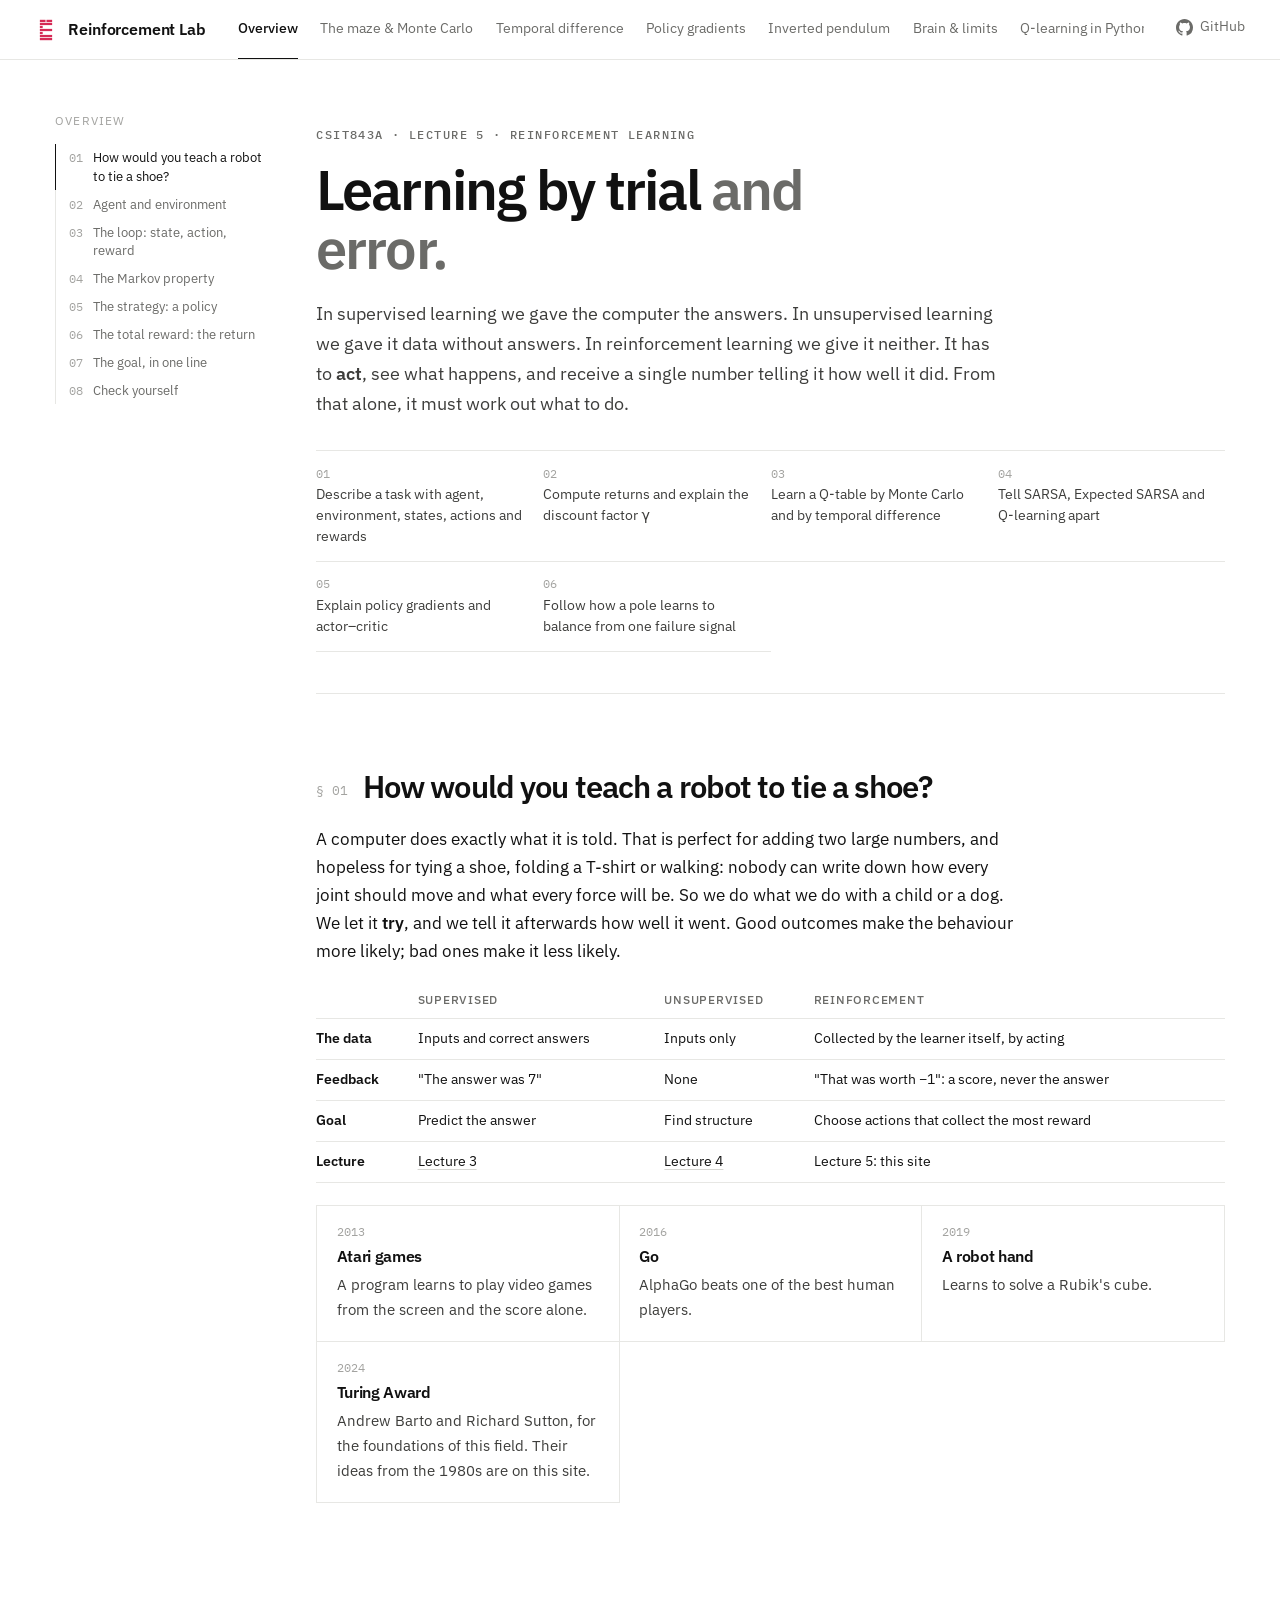
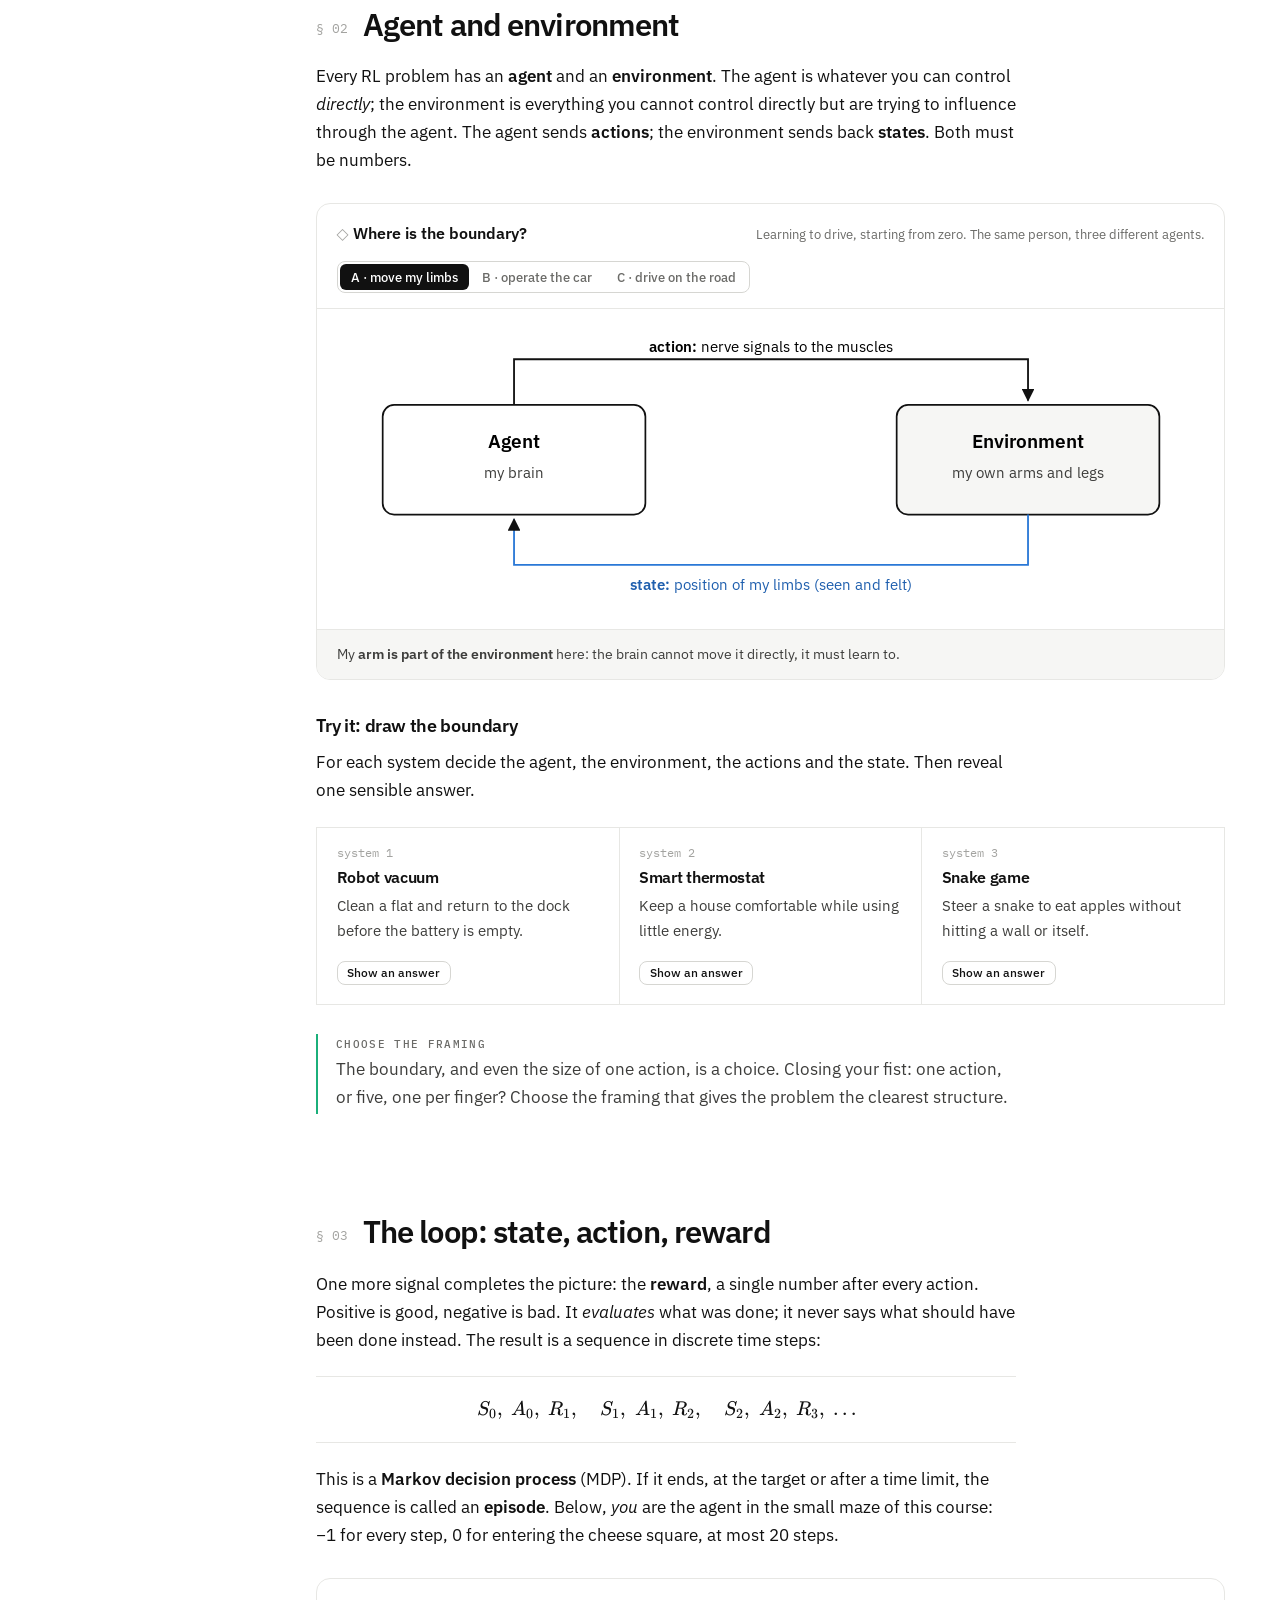
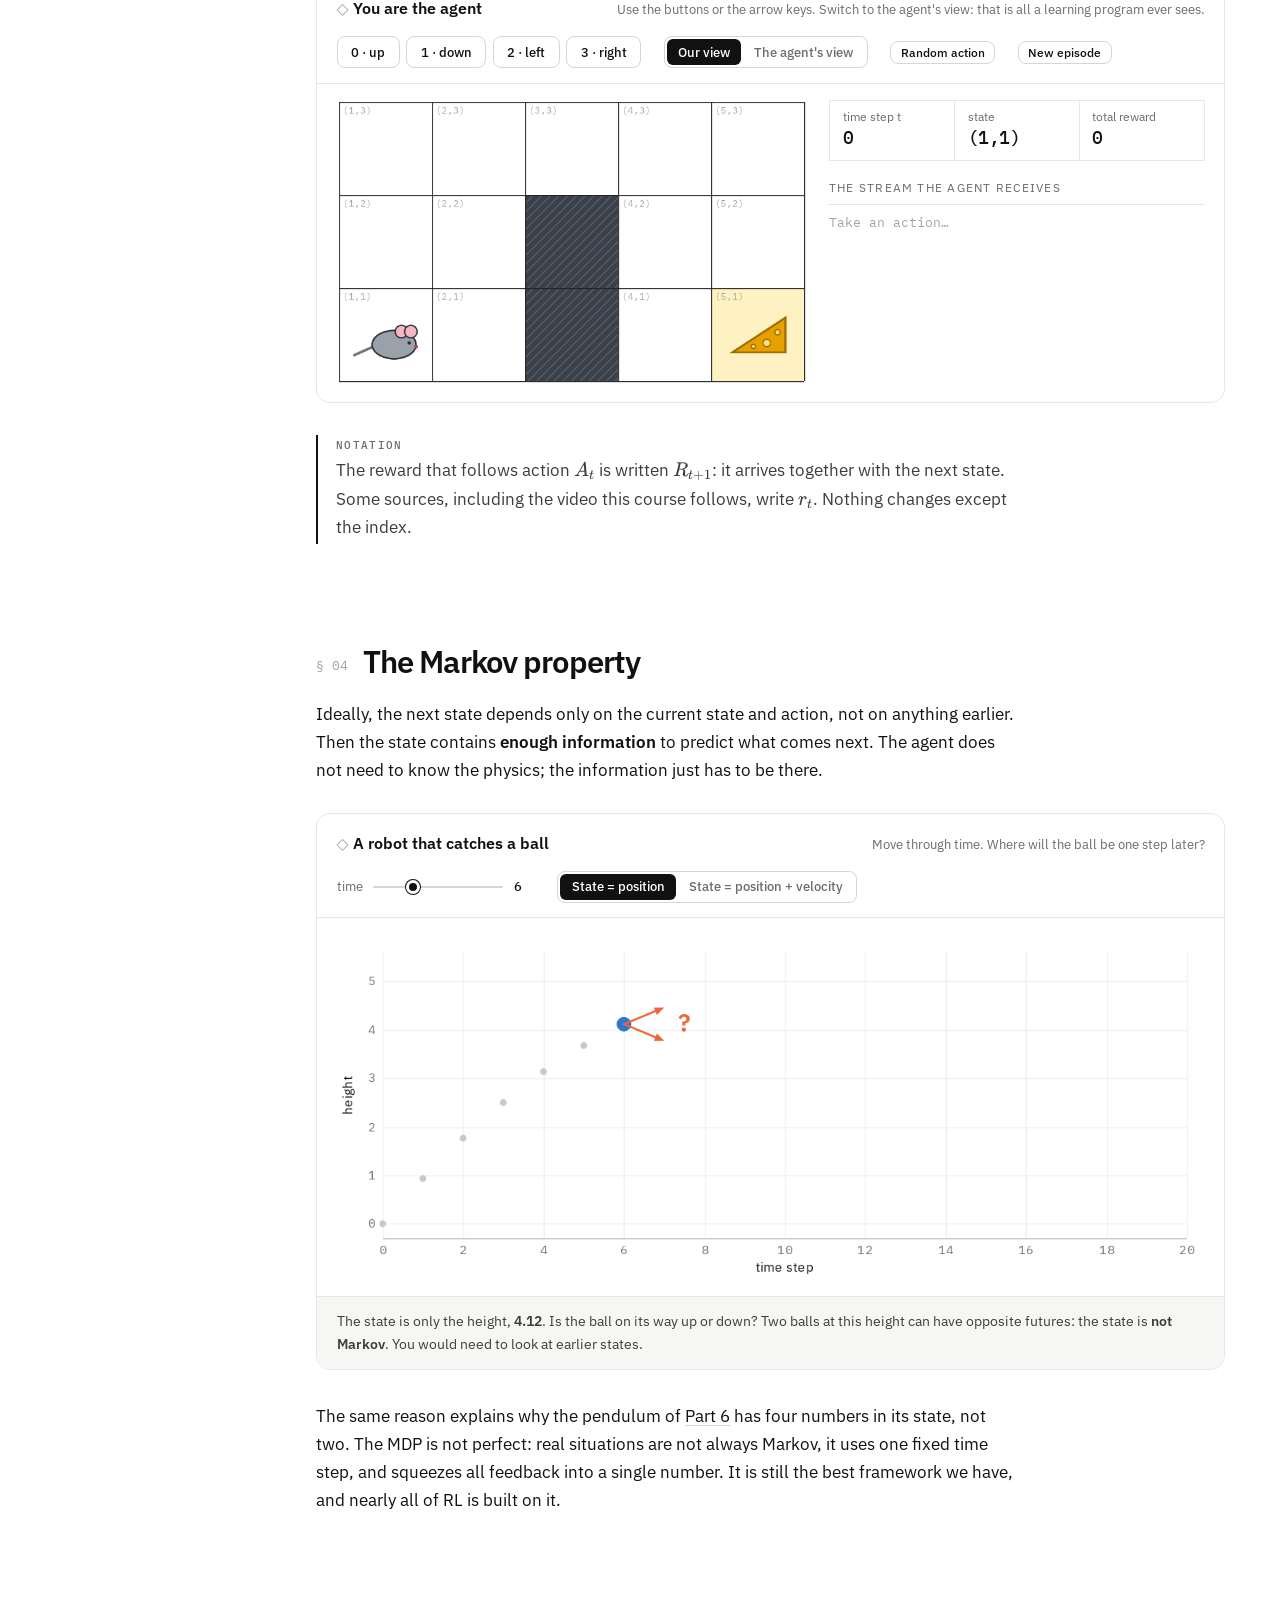
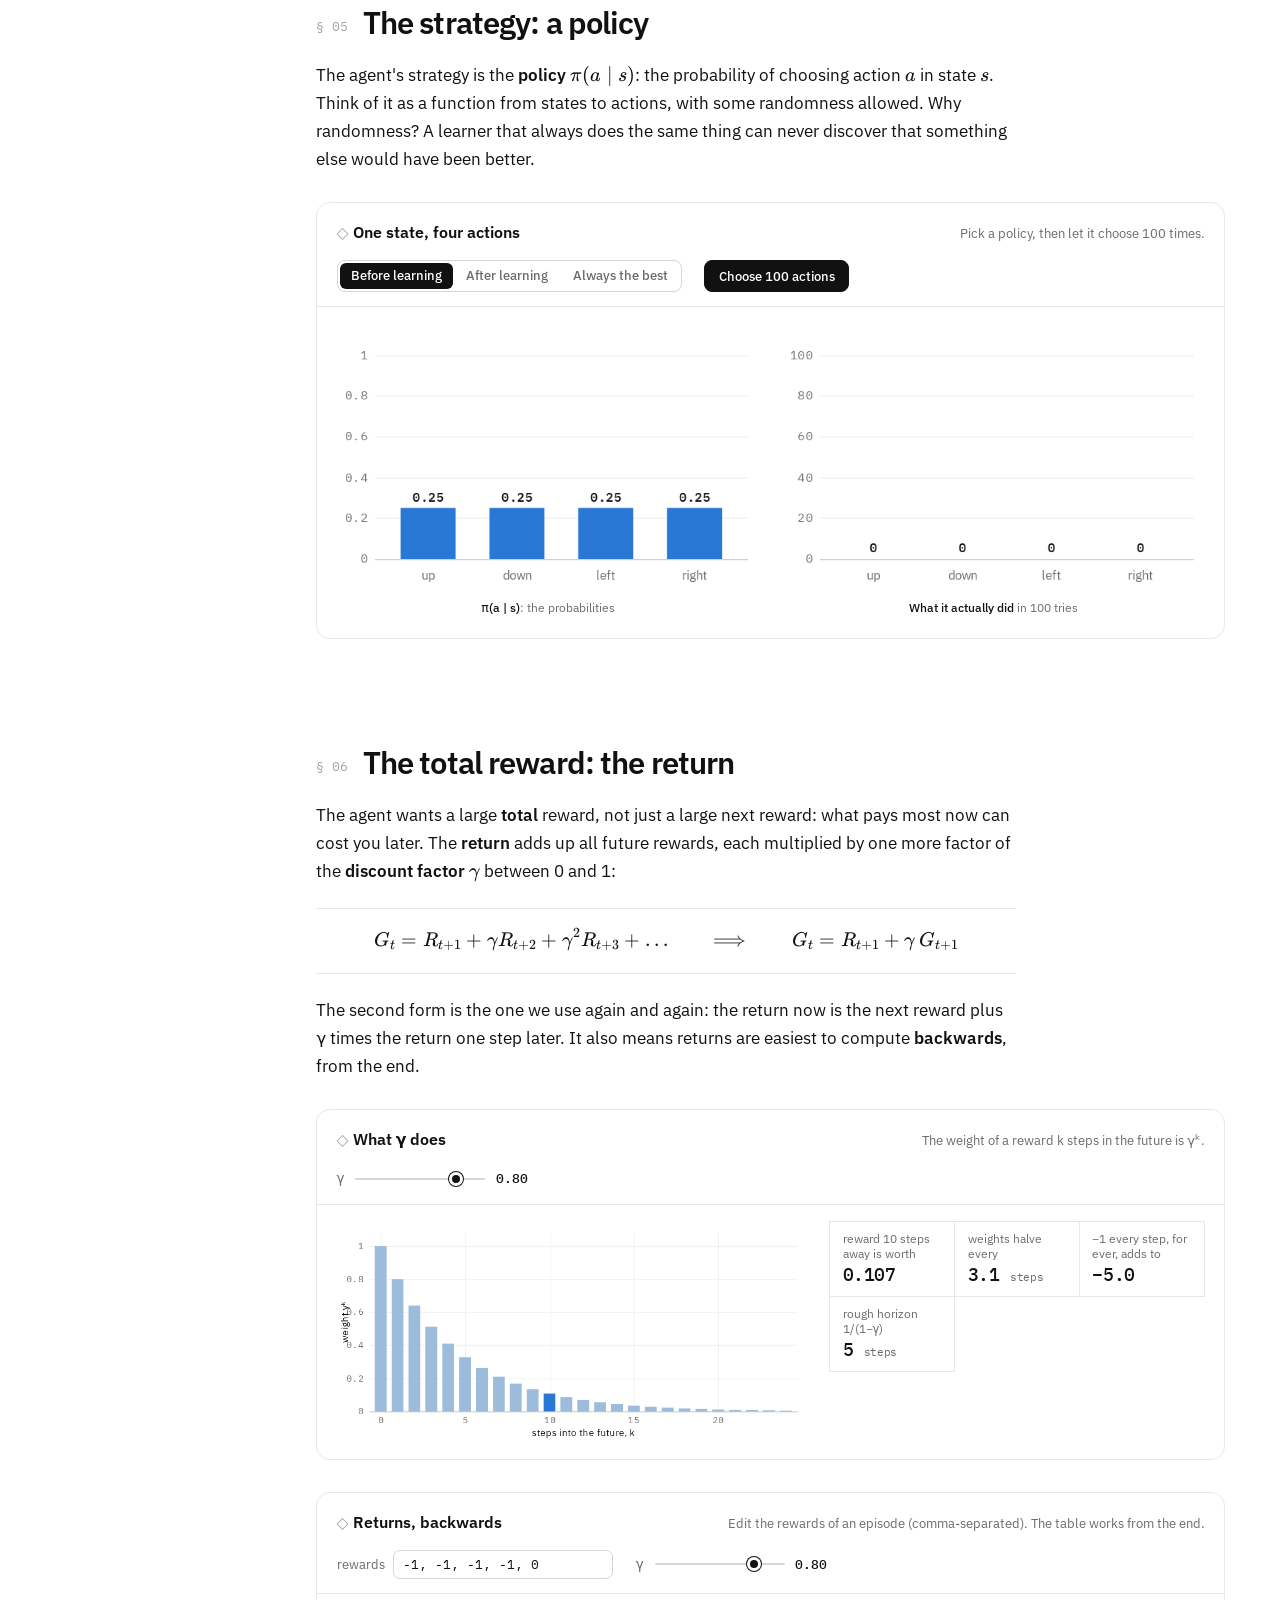
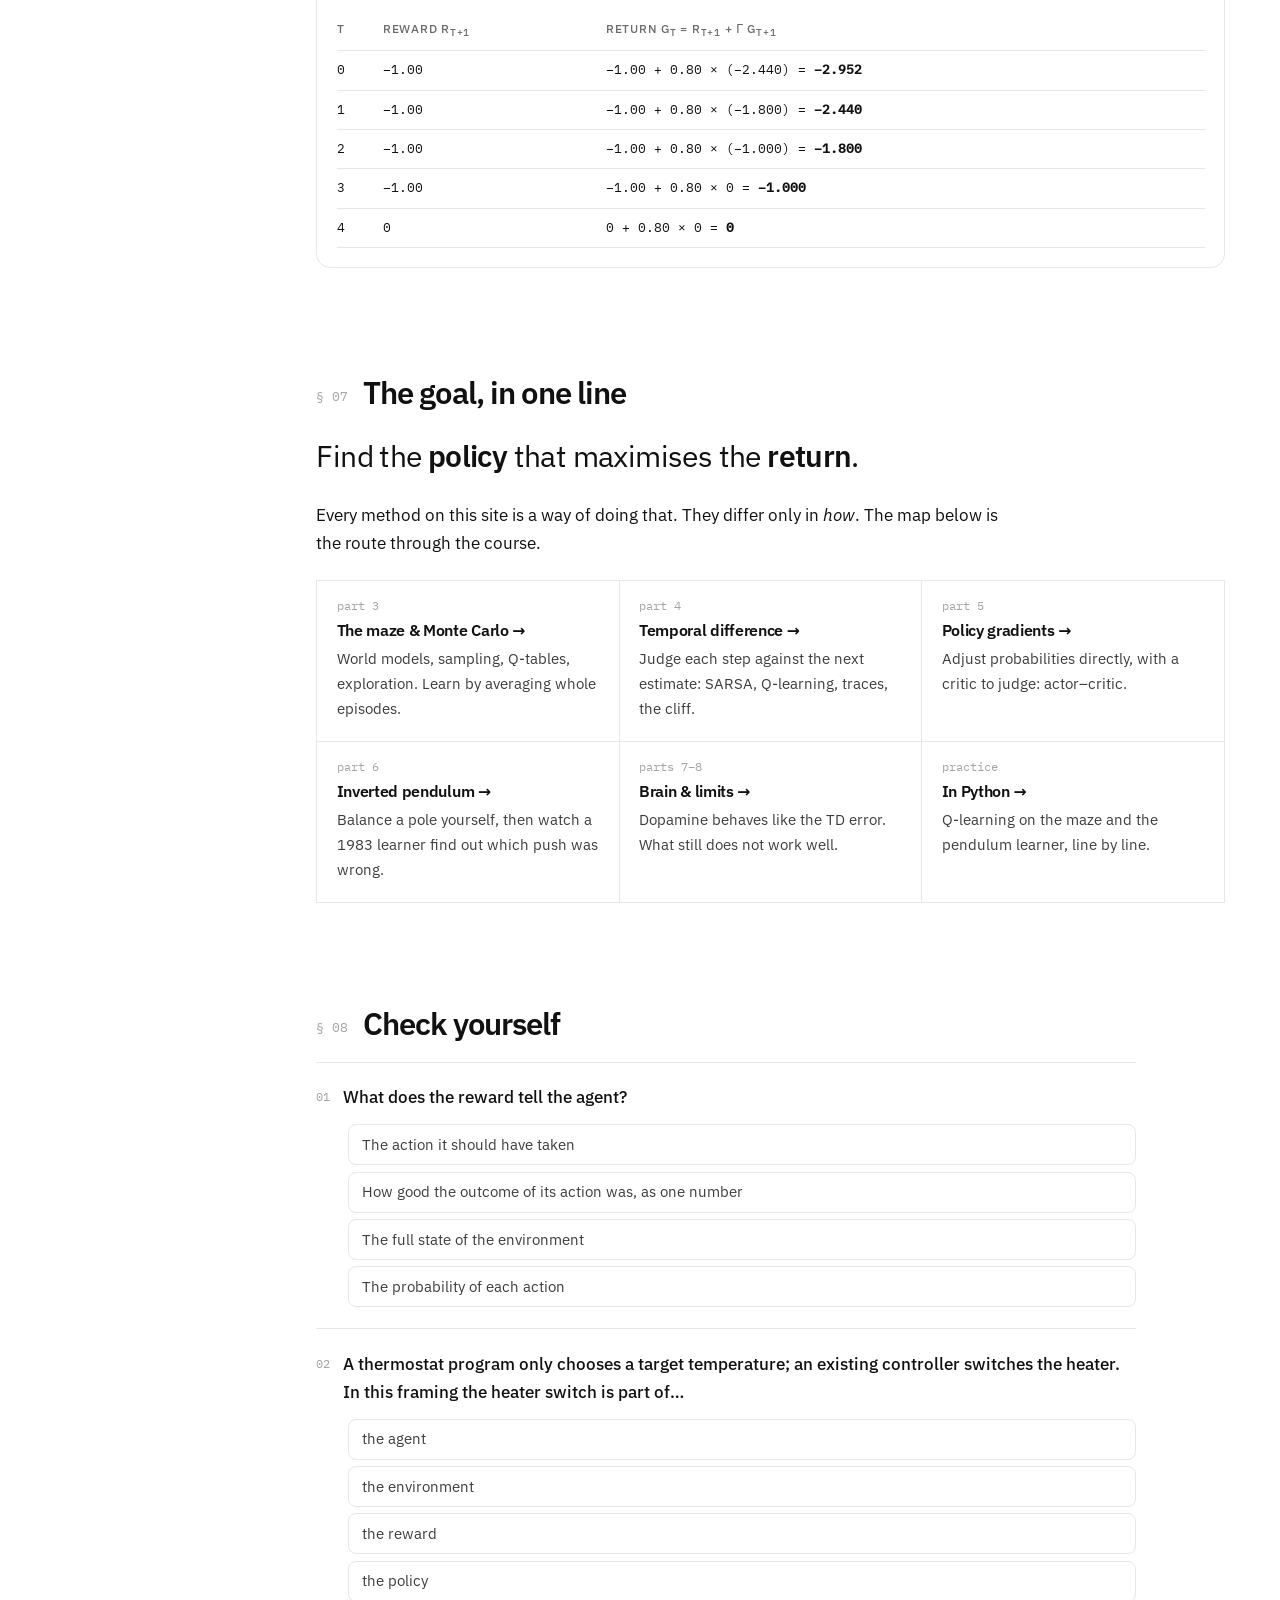
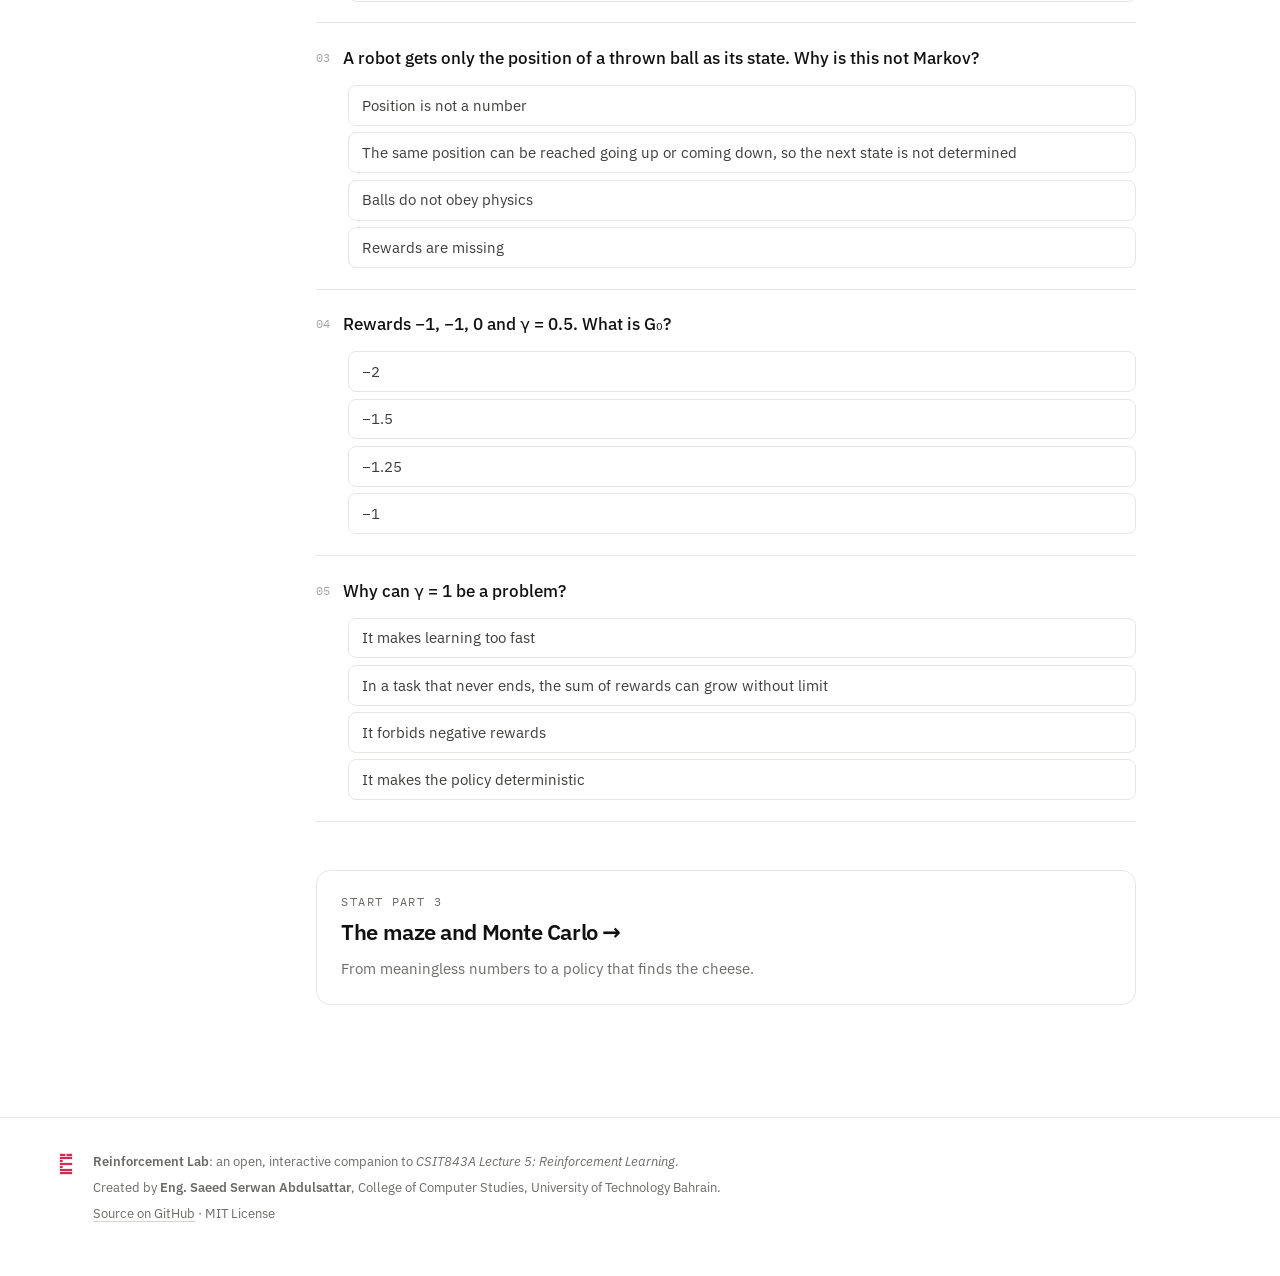
==== index.html @ eacb95fe "Reinforcement Lab: interactive grid mazes, Monte Carlo, TD, Q-learning, actor-critic and the inverte" ====
<!DOCTYPE html>
<html lang="en">
<head>
  <meta charset="utf-8">
  <meta name="viewport" content="width=device-width, initial-scale=1">
  <title>Reinforcement Lab · Learning by trial and error</title>
  <meta name="description" content="An interactive, minimal lab for learning reinforcement learning: agents, Markov decision processes, Monte Carlo, temporal difference, Q-learning, actor–critic and the inverted pendulum.">
  <meta name="author" content="Eng. Saeed Serwan Abdulsattar">
  <meta property="og:title" content="Reinforcement Lab · Learning by trial and error">
  <meta property="og:description" content="An interactive, minimal lab for learning reinforcement learning: agents, Markov decision processes, Monte Carlo, temporal difference, Q-learning, actor–critic and the inverted pendulum.">
  <meta property="og:image" content="assets/img/favicon-512.png">
  <meta name="theme-color" content="#ffffff">
  <link rel="icon" type="image/svg+xml" href="assets/img/utb-logo.svg">
  <link rel="icon" type="image/png" sizes="32x32" href="assets/img/favicon-32.png">
  <link rel="apple-touch-icon" href="assets/img/favicon-180.png">
  <link rel="stylesheet" href="assets/vendor/katex/katex.min.css">
  <link rel="stylesheet" href="assets/css/style.css">
</head>
<body>

<header class="site-header">
  <a class="brand" href="index.html">
    <img class="brand-logo" src="assets/img/utb-logo.svg" alt="University of Technology Bahrain logo" onerror="this.remove()">
    <span class="brand-title">Reinforcement Lab</span>
  </a>
  <nav class="page-tabs" aria-label="Lessons">
    <a href="index.html" class="active" aria-current="page">Overview</a>
    <a href="maze.html">The maze & Monte Carlo</a>
    <a href="td.html">Temporal difference</a>
    <a href="policy.html">Policy gradients</a>
    <a href="pendulum.html">Inverted pendulum</a>
    <a href="brain.html">Brain & limits</a>
    <a href="code-qlearning.html">Q-learning in Python</a>
    <a href="code-pendulum.html">Pendulum in Python</a>
  </nav>
  <nav class="top-links">
    <a href="https://github.com/SaeedSerwan/reinforcementlearning" target="_blank" rel="noopener"><svg viewBox="0 0 16 16" aria-hidden="true"><path fill="currentColor" d="M8 0C3.58 0 0 3.58 0 8c0 3.54 2.29 6.53 5.47 7.59.4.07.55-.17.55-.38 0-.19-.01-.82-.01-1.49-2.01.37-2.53-.49-2.69-.94-.09-.23-.48-.94-.82-1.13-.28-.15-.68-.52-.01-.53.63-.01 1.08.58 1.23.82.72 1.21 1.87.87 2.33.66.07-.52.28-.87.51-1.07-1.78-.2-3.64-.89-3.64-3.95 0-.87.31-1.59.82-2.15-.08-.2-.36-1.02.08-2.12 0 0 .67-.21 2.2.82.64-.18 1.32-.27 2-.27.68 0 1.36.09 2 .27 1.53-1.04 2.2-.82 2.2-.82.44 1.1.16 1.92.08 2.12.51.56.82 1.27.82 2.15 0 3.07-1.87 3.75-3.65 3.95.29.25.54.73.54 1.48 0 1.07-.01 1.93-.01 2.2 0 .21.15.46.55.38A8.013 8.013 0 0016 8c0-4.42-3.58-8-8-8z"/></svg>GitHub</a>
  </nav>
</header>

<div class="layout">
  <aside class="toc" aria-label="Contents">
    <p class="toc-title">Overview</p>
    <ol>
      <li><a href="#shoe">How would you teach a robot to tie a shoe?</a></li>
      <li><a href="#agent">Agent and environment</a></li>
      <li><a href="#loop">The loop: state, action, reward</a></li>
      <li><a href="#markov">The Markov property</a></li>
      <li><a href="#policy">The strategy: a policy</a></li>
      <li><a href="#return">The total reward: the return</a></li>
      <li><a href="#goal">The goal, in one line</a></li>
      <li><a href="#quiz">Check yourself</a></li>
    </ol>
  </aside>

  <main>
    <section class="hero">
      <p class="eyebrow">CSIT843A · Lecture 5 · Reinforcement learning</p>
      <h1>Learning by trial <em>and error.</em></h1>
      <p class="lead">
        In supervised learning we gave the computer the answers. In unsupervised learning we gave it data without answers.
        In reinforcement learning we give it neither. It has to <strong>act</strong>, see what happens, and receive a single number
        telling it how well it did. From that alone, it must work out what to do.
      </p>
      <div class="learn-grid">
        <div><span class="num">01</span>Describe a task with agent, environment, states, actions and rewards</div>
        <div><span class="num">02</span>Compute returns and explain the discount factor γ</div>
        <div><span class="num">03</span>Learn a Q-table by Monte Carlo and by temporal difference</div>
        <div><span class="num">04</span>Tell SARSA, Expected SARSA and Q-learning apart</div>
        <div><span class="num">05</span>Explain policy gradients and actor–critic</div>
        <div><span class="num">06</span>Follow how a pole learns to balance from one failure signal</div>
      </div>
    </section>

    <section id="shoe" class="chapter">
      <h2><span class="chap">01</span>How would you teach a robot to tie a shoe?</h2>
      <p>A computer does exactly what it is told. That is perfect for adding two large numbers, and hopeless for tying a shoe, folding a T-shirt or walking: nobody can write down how every joint should move and what every force will be. So we do what we do with a child or a dog. We let it <strong>try</strong>, and we tell it afterwards how well it went. Good outcomes make the behaviour more likely; bad ones make it less likely.</p>
      <div class="table-wrap"><table class="clean">
        <thead><tr><th></th><th>Supervised</th><th>Unsupervised</th><th>Reinforcement</th></tr></thead>
        <tbody>
          <tr><td><strong>The data</strong></td><td>Inputs and correct answers</td><td>Inputs only</td><td>Collected by the learner itself, by acting</td></tr>
          <tr><td><strong>Feedback</strong></td><td>"The answer was 7"</td><td>None</td><td>"That was worth −1": a score, never the answer</td></tr>
          <tr><td><strong>Goal</strong></td><td>Predict the answer</td><td>Find structure</td><td>Choose actions that collect the most reward</td></tr>
          <tr><td><strong>Lecture</strong></td><td><a href="https://saeedserwan.github.io/regression/">Lecture 3</a></td><td><a href="https://saeedserwan.github.io/unsupervised/">Lecture 4</a></td><td>Lecture 5: this site</td></tr>
        </tbody>
      </table></div>
      <div class="cards">
        <div class="card"><span class="n">2013</span><h4>Atari games</h4><p>A program learns to play video games from the screen and the score alone.</p></div>
        <div class="card"><span class="n">2016</span><h4>Go</h4><p>AlphaGo beats one of the best human players.</p></div>
        <div class="card"><span class="n">2019</span><h4>A robot hand</h4><p>Learns to solve a Rubik's cube.</p></div>
        <div class="card"><span class="n">2024</span><h4>Turing Award</h4><p>Andrew Barto and Richard Sutton, for the foundations of this field. Their ideas from the 1980s are on this site.</p></div>
      </div>
    </section>

    <section id="agent" class="chapter">
      <h2><span class="chap">02</span>Agent and environment</h2>
      <p>Every RL problem has an <strong>agent</strong> and an <strong>environment</strong>. The agent is whatever you can control <em>directly</em>; the environment is everything you cannot control directly but are trying to influence through the agent. The agent sends <strong>actions</strong>; the environment sends back <strong>states</strong>. Both must be numbers.</p>
      <div class="lab">
        <div class="lab-head"><p class="lab-title">Where is the boundary?</p><p class="lab-hint">Learning to drive, starting from zero. The same person, three different agents.</p></div>
        <div class="controls">
          <div class="seg" id="bnd-mode">
            <button data-v="A" class="on">A · move my limbs</button>
            <button data-v="B">B · operate the car</button>
            <button data-v="C">C · drive on the road</button>
          </div>
        </div>
        <div class="lab-body"><div class="plot" id="bnd-svg"></div></div>
        <div class="lab-foot" id="bnd-foot"></div>
      </div>
      <h3>Try it: draw the boundary</h3>
      <p class="prose">For each system decide the agent, the environment, the actions and the state. Then reveal one sensible answer.</p>
      <div class="cards" id="ex1"></div>
      <div class="callout tip"><span class="label">Choose the framing</span><p>The boundary, and even the size of one action, is a choice. Closing your fist: one action, or five, one per finger? Choose the framing that gives the problem the clearest structure.</p></div>
    </section>

    <section id="loop" class="chapter">
      <h2><span class="chap">03</span>The loop: state, action, reward</h2>
      <p>One more signal completes the picture: the <strong>reward</strong>, a single number after every action. Positive is good, negative is bad. It <em>evaluates</em> what was done; it never says what should have been done instead. The result is a sequence in discrete time steps:</p>
      <div class="formula">\[ S_0,\ A_0,\ R_1,\quad S_1,\ A_1,\ R_2,\quad S_2,\ A_2,\ R_3,\ \dots \]</div>
      <p>This is a <strong>Markov decision process</strong> (MDP). If it ends, at the target or after a time limit, the sequence is called an <strong>episode</strong>. Below, <em>you</em> are the agent in the small maze of this course: −1 for every step, 0 for entering the cheese square, at most 20 steps.</p>
      <div class="lab">
        <div class="lab-head"><p class="lab-title">You are the agent</p><p class="lab-hint">Use the buttons or the arrow keys. Switch to the agent's view: that is all a learning program ever sees.</p></div>
        <div class="controls">
          <div class="btn-row" id="me-keys">
            <button class="btn ghost" data-a="0">0 · up</button><button class="btn ghost" data-a="1">1 · down</button><button class="btn ghost" data-a="2">2 · left</button><button class="btn ghost" data-a="3">3 · right</button>
          </div>
          <div class="seg" id="me-view"><button data-v="ours" class="on">Our view</button><button data-v="agent">The agent's view</button></div>
          <button class="btn ghost small" id="me-random">Random action</button>
          <button class="btn ghost small" id="me-reset">New episode</button>
        </div>
        <div class="lab-body">
          <div class="lab-grid">
            <div><div class="plot" id="me-grid"></div><div id="me-numbers" class="agent-view" hidden></div></div>
            <div>
              <div class="stats" id="me-stats"></div>
              <p class="kicker">The stream the agent receives</p>
              <div class="stream" id="me-stream"></div>
            </div>
          </div>
        </div>
        <div class="lab-foot" id="me-foot"></div>
      </div>
      <div class="callout"><span class="label">Notation</span><p>The reward that follows action \(A_t\) is written \(R_{t+1}\): it arrives together with the next state. Some sources, including the video this course follows, write \(r_t\). Nothing changes except the index.</p></div>
    </section>

    <section id="markov" class="chapter">
      <h2><span class="chap">04</span>The Markov property</h2>
      <p>Ideally, the next state depends only on the current state and action, not on anything earlier. Then the state contains <strong>enough information</strong> to predict what comes next. The agent does not need to know the physics; the information just has to be there.</p>
      <div class="lab">
        <div class="lab-head"><p class="lab-title">A robot that catches a ball</p><p class="lab-hint">Move through time. Where will the ball be one step later?</p></div>
        <div class="controls">
          <label class="ctl">time <input type="range" id="mk-t" min="1" max="19" step="1" value="6"><output></output></label>
          <div class="seg" id="mk-state"><button data-v="pos" class="on">State = position</button><button data-v="vel">State = position + velocity</button></div>
        </div>
        <div class="lab-body"><div class="plot" id="mk-plot"></div></div>
        <div class="lab-foot" id="mk-foot"></div>
      </div>
      <p>The same reason explains why the pendulum of <a href="pendulum.html">Part 6</a> has four numbers in its state, not two. The MDP is not perfect: real situations are not always Markov, it uses one fixed time step, and squeezes all feedback into a single number. It is still the best framework we have, and nearly all of RL is built on it.</p>
    </section>

    <section id="policy" class="chapter">
      <h2><span class="chap">05</span>The strategy: a policy</h2>
      <p>The agent's strategy is the <strong>policy</strong> \(\pi(a \mid s)\): the probability of choosing action \(a\) in state \(s\). Think of it as a function from states to actions, with some randomness allowed. Why randomness? A learner that always does the same thing can never discover that something else would have been better.</p>
      <div class="lab">
        <div class="lab-head"><p class="lab-title">One state, four actions</p><p class="lab-hint">Pick a policy, then let it choose 100 times.</p></div>
        <div class="controls">
          <div class="seg" id="pol-mode"><button data-v="rand" class="on">Before learning</button><button data-v="mostly">After learning</button><button data-v="greedy">Always the best</button></div>
          <button class="btn" id="pol-sample">Choose 100 actions</button>
        </div>
        <div class="lab-body"><div class="lab-grid even"><div><div class="plot" id="pol-p"></div><p class="plot-cap"><b>π(a | s)</b>: the probabilities</p></div><div><div class="plot" id="pol-c"></div><p class="plot-cap"><b>What it actually did</b> in 100 tries</p></div></div></div>
      </div>
    </section>

    <section id="return" class="chapter">
      <h2><span class="chap">06</span>The total reward: the return</h2>
      <p>The agent wants a large <strong>total</strong> reward, not just a large next reward: what pays most now can cost you later. The <strong>return</strong> adds up all future rewards, each multiplied by one more factor of the <strong>discount factor</strong> \(\gamma\) between 0 and 1:</p>
      <div class="formula">\[ G_t = R_{t+1} + \gamma R_{t+2} + \gamma^2 R_{t+3} + \dots \qquad\Longrightarrow\qquad G_t = R_{t+1} + \gamma\, G_{t+1} \]</div>
      <p>The second form is the one we use again and again: the return now is the next reward plus γ times the return one step later. It also means returns are easiest to compute <strong>backwards</strong>, from the end.</p>
      <div class="lab">
        <div class="lab-head"><p class="lab-title">What γ does</p><p class="lab-hint">The weight of a reward k steps in the future is γᵏ.</p></div>
        <div class="controls"><label class="ctl">γ <input type="range" id="g-gamma" min="0" max="0.99" step="0.01" value="0.8"><output></output></label></div>
        <div class="lab-body"><div class="lab-grid"><div class="plot" id="g-plot"></div><div class="stats" id="g-stats"></div></div></div>
      </div>
      <div class="lab">
        <div class="lab-head"><p class="lab-title">Returns, backwards</p><p class="lab-hint">Edit the rewards of an episode (comma-separated). The table works from the end.</p></div>
        <div class="controls">
          <label class="ctl">rewards <input type="text" id="ret-r" value="-1, -1, -1, -1, 0" class="txt"></label>
          <label class="ctl">γ <input type="range" id="ret-g" min="0" max="1" step="0.05" value="0.8"><output></output></label>
        </div>
        <div class="lab-body"><div class="table-wrap" style="margin:0"><table class="clean mono" id="ret-table"></table></div></div>
      </div>
    </section>

    <section id="goal" class="chapter">
      <h2><span class="chap">07</span>The goal, in one line</h2>
      <p class="big-line">Find the <strong>policy</strong> that maximises the <strong>return</strong>.</p>
      <p>Every method on this site is a way of doing that. They differ only in <em>how</em>. The map below is the route through the course.</p>
      <div class="cards">
        <a class="card" href="maze.html"><span class="n">part 3</span><h4>The maze & Monte Carlo →</h4><p>World models, sampling, Q-tables, exploration. Learn by averaging whole episodes.</p></a>
        <a class="card" href="td.html"><span class="n">part 4</span><h4>Temporal difference →</h4><p>Judge each step against the next estimate: SARSA, Q-learning, traces, the cliff.</p></a>
        <a class="card" href="policy.html"><span class="n">part 5</span><h4>Policy gradients →</h4><p>Adjust probabilities directly, with a critic to judge: actor–critic.</p></a>
        <a class="card" href="pendulum.html"><span class="n">part 6</span><h4>Inverted pendulum →</h4><p>Balance a pole yourself, then watch a 1983 learner find out which push was wrong.</p></a>
        <a class="card" href="brain.html"><span class="n">parts 7–8</span><h4>Brain & limits →</h4><p>Dopamine behaves like the TD error. What still does not work well.</p></a>
        <a class="card" href="code-qlearning.html"><span class="n">practice</span><h4>In Python →</h4><p>Q-learning on the maze and the pendulum learner, line by line.</p></a>
      </div>
    </section>

    <section id="quiz" class="chapter">
      <h2><span class="chap">08</span>Check yourself</h2>
      <div class="quiz" id="quiz-box"></div>
      <p class="quiz-score" id="quiz-box-score"></p>
      <a class="next-card" href="maze.html">
        <span class="next-eyebrow">Start part 3</span>
        <span class="next-title">The maze and Monte Carlo →</span>
        <span class="next-text">From meaningless numbers to a policy that finds the cheese.</span>
      </a>
    </section>
  </main>
</div>

<footer class="site-footer">
  <div class="footer-inner">
    <img class="footer-logo" src="assets/img/utb-logo.svg" alt="" onerror="this.remove()">
    <div>
      <p><strong>Reinforcement Lab</strong>: an open, interactive companion to <em>CSIT843A Lecture 5: Reinforcement Learning</em>.</p>
      <p>Created by <strong>Eng. Saeed Serwan Abdulsattar</strong>, College of Computer Studies, University of Technology Bahrain.</p>
      <p><a href="https://github.com/SaeedSerwan/reinforcementlearning" target="_blank" rel="noopener">Source on GitHub</a> · MIT License</p>
    </div>
  </div>
</footer>

<script src="assets/vendor/katex/katex.min.js"></script>
<script src="assets/vendor/katex/auto-render.min.js"></script>
<script src="assets/js/lib.js"></script>
<script src="assets/js/overview.js"></script>
</body>
</html>
---- assets/css/style.css ----
/*!
 * Reinforcement Lab — minimal stylesheet
 * Author: Eng. Saeed Serwan Abdulsattar
 */
@font-face { font-family: "IBM Plex Sans"; font-weight: 400; font-display: swap; src: url(../vendor/fonts/ibm-plex-sans-latin-400-normal.woff2) format("woff2"); }
@font-face { font-family: "IBM Plex Sans"; font-weight: 400; font-style: italic; font-display: swap; src: url(../vendor/fonts/ibm-plex-sans-latin-400-italic.woff2) format("woff2"); }
@font-face { font-family: "IBM Plex Sans"; font-weight: 500; font-display: swap; src: url(../vendor/fonts/ibm-plex-sans-latin-500-normal.woff2) format("woff2"); }
@font-face { font-family: "IBM Plex Sans"; font-weight: 600; font-display: swap; src: url(../vendor/fonts/ibm-plex-sans-latin-600-normal.woff2) format("woff2"); }
@font-face { font-family: "IBM Plex Mono"; font-weight: 400; font-display: swap; src: url(../vendor/fonts/ibm-plex-mono-latin-400-normal.woff2) format("woff2"); }
@font-face { font-family: "IBM Plex Mono"; font-weight: 500; font-display: swap; src: url(../vendor/fonts/ibm-plex-mono-latin-500-normal.woff2) format("woff2"); }

:root {
  --bg: #ffffff;
  --soft: #f6f6f4;
  --ink: #111111;
  --ink-2: #3d3d3b;
  --muted: #6b6b68;
  --faint: #a3a3a0;
  --line: #e7e7e4;
  --line-2: #d6d6d2;
  --hl: #f1f0ec;
  --utb: #d52a55;
  /* data colours: fixed categorical order (validated palette) */
  --c1: #2a78d6; --c2: #eb6834; --c3: #1baf7a; --c4: #eda100;
  --c5: #e87ba4; --c6: #008300; --c7: #6250d6; --c8: #e34948;
  --font: "IBM Plex Sans", system-ui, -apple-system, "Segoe UI", sans-serif;
  --mono: "IBM Plex Mono", ui-monospace, "SFMono-Regular", Menlo, monospace;
  --radius: 10px;
  --measure: 70ch;
}

* { box-sizing: border-box; }
html { scroll-behavior: smooth; scroll-padding-top: 76px; -webkit-text-size-adjust: 100%; }
body { margin: 0; background: var(--bg); color: var(--ink); font: 400 16.5px/1.7 var(--font); -webkit-font-smoothing: antialiased; }
a { color: inherit; text-decoration-color: var(--line-2); text-underline-offset: 3px; }
a:hover { text-decoration-color: var(--ink); }
p { margin: 0 0 1rem; }
strong { font-weight: 600; }
em { font-style: italic; }
code { font: .86em var(--mono); background: var(--soft); padding: .08em .35em; border-radius: 4px; }
h1, h2, h3, h4 { font-weight: 600; letter-spacing: -.02em; line-height: 1.2; margin: 0; }
h3 { font-size: 1.12rem; margin: 2.2rem 0 .7rem; }
h4 { font-size: .98rem; margin: 1.4rem 0 .4rem; }
ul, ol { padding-left: 1.3rem; margin: 0 0 1rem; }
li { margin: .2rem 0; }
hr { border: 0; border-top: 1px solid var(--line); margin: 2.5rem 0; }
::selection { background: #e4e9f5; }

/* ------------------------------------------------------------- header */
.site-header {
  position: sticky; top: 0; z-index: 50; background: rgba(255,255,255,.92);
  backdrop-filter: saturate(1.4) blur(10px); -webkit-backdrop-filter: saturate(1.4) blur(10px);
  border-bottom: 1px solid var(--line);
  display: flex; align-items: center; gap: 2rem; padding: 0 clamp(1rem, 3vw, 2.2rem); height: 60px;
}
.brand { display: flex; align-items: center; gap: .7rem; text-decoration: none; flex: none; }
.brand-logo { width: 22px; height: 22px; }
.brand-title { font-weight: 600; font-size: .98rem; letter-spacing: -.01em; }
.brand-sub { display: none; }
.page-tabs { display: flex; gap: 1.4rem; overflow-x: auto; scrollbar-width: none; flex: 1; height: 100%; }
.page-tabs::-webkit-scrollbar { display: none; }
.page-tabs a { display: flex; align-items: center; white-space: nowrap; text-decoration: none; color: var(--muted); font-size: .88rem; border-bottom: 2px solid transparent; margin-bottom: -1px; transition: color .15s; }
.page-tabs a:hover { color: var(--ink); }
.page-tabs a.active { color: var(--ink); border-bottom-color: var(--ink); font-weight: 500; }
.top-links a { font-size: .85rem; color: var(--muted); text-decoration: none; display: inline-flex; gap: .4rem; align-items: center; }
.top-links a:hover { color: var(--ink); }
.top-links svg { width: 17px; height: 17px; }

/* ------------------------------------------------------------- layout */
.layout { display: grid; grid-template-columns: 210px minmax(0, 1fr); gap: clamp(1.5rem, 4vw, 4.5rem); max-width: 1240px; margin: 0 auto; padding: 0 clamp(1rem, 3vw, 2.2rem); }
.toc { position: sticky; top: 60px; align-self: start; max-height: calc(100vh - 60px); overflow-y: auto; padding: 3.2rem 0 2rem; }
.toc-title { font-size: .72rem; text-transform: uppercase; letter-spacing: .1em; color: var(--faint); margin: 0 0 .8rem; }
.toc ol { list-style: none; margin: 0; padding: 0; counter-reset: t; }
.toc li { counter-increment: t; margin: 0; }
.toc a { display: flex; gap: .6rem; padding: .28rem 0; font-size: .84rem; line-height: 1.4; color: var(--muted); text-decoration: none; border-left: 1px solid var(--line); padding-left: .8rem; transition: color .15s, border-color .15s; }
.toc a::before { content: counter(t, decimal-leading-zero); font: .72rem/1.65 var(--mono); color: var(--faint); }
.toc a:hover { color: var(--ink); }
.toc a.active { color: var(--ink); border-left-color: var(--ink); }
main { min-width: 0; padding: 0 0 4rem; }

/* --------------------------------------------------------------- hero */
.hero { padding: 4.2rem 0 2.6rem; border-bottom: 1px solid var(--line); margin-bottom: 1rem; }
.eyebrow { font: 500 .74rem var(--mono); text-transform: uppercase; letter-spacing: .12em; color: var(--muted); margin: 0 0 1.1rem; }
.hero h1 { font-size: clamp(2.2rem, 4.6vw, 3.5rem); letter-spacing: -.035em; line-height: 1.05; max-width: 18ch; margin: 0 0 1.3rem; }
.hero h1 em { font-style: normal; color: var(--muted); }
.lead { font-size: 1.14rem; line-height: 1.65; color: var(--ink-2); max-width: 62ch; }
.learn-grid { display: grid; grid-template-columns: repeat(auto-fill, minmax(210px, 1fr)); gap: 0; margin-top: 2rem; border-top: 1px solid var(--line); }
.learn-grid > div { padding: .9rem 1rem .9rem 0; font-size: .9rem; line-height: 1.45; color: var(--ink-2); border-bottom: 1px solid var(--line); }
.learn-grid .num { display: block; font: .72rem var(--mono); color: var(--faint); margin-bottom: .2rem; }

/* ------------------------------------------------------------ chapter */
.chapter { padding: 3.6rem 0 1rem; }
.chapter > p, .chapter > ul, .chapter > ol, .prose { max-width: var(--measure); }
.chapter h2 { font-size: clamp(1.5rem, 2.6vw, 1.95rem); letter-spacing: -.028em; margin: 0 0 1.2rem; display: flex; align-items: baseline; gap: .9rem; }
.chap { font: 400 .8rem var(--mono); color: var(--faint); letter-spacing: 0; flex: none; transform: translateY(-.25em); }
.chap::before { content: "§ "; }
.kicker { font-size: .78rem; text-transform: uppercase; letter-spacing: .1em; color: var(--muted); margin: 0 0 .4rem; }

/* ------------------------------------------------------------ formula */
.formula { margin: 1.4rem 0; padding: 1rem 0; overflow-x: auto; overflow-y: hidden; border-top: 1px solid var(--line); border-bottom: 1px solid var(--line); max-width: var(--measure); }
.formula .katex-display { margin: .2rem 0; }
.symbols { display: grid; grid-template-columns: max-content 1fr; gap: .25rem 1.2rem; font-size: .92rem; max-width: var(--measure); margin: 0 0 1.4rem; }
.symbols dt { font-family: var(--mono); font-size: .88rem; }
.symbols dd { margin: 0; color: var(--ink-2); }

/* -------------------------------------------------------- callouts */
.callout { border-left: 2px solid var(--ink); padding: .2rem 0 .2rem 1.1rem; margin: 1.6rem 0; max-width: var(--measure); color: var(--ink-2); }
.callout p:last-child { margin: 0; }
.callout .label { display: block; font: 500 .7rem var(--mono); text-transform: uppercase; letter-spacing: .12em; color: var(--muted); margin-bottom: .25rem; }
.callout.warn { border-left-color: var(--c2); }
.callout.tip { border-left-color: var(--c3); }

details.deeper { max-width: var(--measure); border: 1px solid var(--line); border-radius: var(--radius); margin: 1.6rem 0; background: var(--bg); }
details.deeper > summary { list-style: none; cursor: pointer; padding: .85rem 1.1rem; display: flex; align-items: center; gap: .7rem; font-weight: 500; font-size: .95rem; }
details.deeper > summary::-webkit-details-marker { display: none; }
details.deeper > summary::before { content: "+"; font: 400 1.1rem/1 var(--mono); color: var(--muted); width: 1rem; transition: transform .2s; }
details.deeper[open] > summary::before { content: "−"; }
details.deeper > summary .tag { font: 500 .66rem var(--mono); text-transform: uppercase; letter-spacing: .1em; color: var(--muted); border: 1px solid var(--line); border-radius: 99px; padding: .1rem .5rem; margin-left: auto; }
details.deeper > .body { padding: 0 1.1rem 1.1rem 2.8rem; font-size: .95rem; }
details.deeper > .body > :last-child { margin-bottom: 0; }

/* --------------------------------------------------------------- labs */
.lab { border: 1px solid var(--line); border-radius: 14px; margin: 1.8rem 0 2rem; background: var(--bg); overflow: hidden; }
.lab-head { display: flex; flex-wrap: wrap; align-items: baseline; justify-content: space-between; gap: .4rem 1rem; padding: 1rem 1.2rem .2rem; }
.lab-title { font-weight: 600; font-size: .98rem; margin: 0; }
.lab-title::before { content: "◇ "; color: var(--faint); font-weight: 400; }
.lab-hint { font-size: .82rem; color: var(--muted); margin: 0; }
.controls { display: flex; flex-wrap: wrap; align-items: center; gap: .7rem 1.4rem; padding: .7rem 1.2rem .9rem; border-bottom: 1px solid var(--line); }
.controls .grow { flex: 1; }
.lab-body { padding: 1rem 1.2rem 1.2rem; }
.lab-grid { display: grid; grid-template-columns: minmax(0, 1.25fr) minmax(0, 1fr); gap: 1.4rem; align-items: start; }
.lab-grid.even { grid-template-columns: minmax(0, 1fr) minmax(0, 1fr); }
.lab-grid.three { grid-template-columns: repeat(3, minmax(0, 1fr)); }
.lab-grid.four { grid-template-columns: repeat(4, minmax(0, 1fr)); gap: 1rem; }
.plot { position: relative; width: 100%; }
.plot canvas, .plot svg { display: block; width: 100%; height: auto; touch-action: none; }
.plot-cap { font-size: .78rem; color: var(--muted); margin: .45rem 0 0; text-align: center; }
.plot-cap b { font-weight: 500; color: var(--ink); }
.lab-foot { padding: .8rem 1.2rem; border-top: 1px solid var(--line); background: var(--soft); font-size: .86rem; color: var(--ink-2); }
.lab-foot:empty { display: none; }

/* control widgets */
.ctl { display: inline-flex; align-items: center; gap: .55rem; font-size: .84rem; color: var(--muted); }
.ctl output, .ctl .v { font: 500 .82rem var(--mono); color: var(--ink); min-width: 2.6ch; }
input[type=range] { -webkit-appearance: none; appearance: none; width: 130px; height: 18px; background: transparent; cursor: pointer; }
input[type=range]::-webkit-slider-runnable-track { height: 2px; background: var(--line-2); border-radius: 2px; }
input[type=range]::-moz-range-track { height: 2px; background: var(--line-2); border-radius: 2px; }
input[type=range]::-webkit-slider-thumb { -webkit-appearance: none; width: 14px; height: 14px; border-radius: 50%; background: var(--ink); border: 3px solid #fff; box-shadow: 0 0 0 1px var(--ink); margin-top: -6px; }
input[type=range]::-moz-range-thumb { width: 10px; height: 10px; border-radius: 50%; background: var(--ink); border: 3px solid #fff; box-shadow: 0 0 0 1px var(--ink); }
input[type=range]:focus-visible { outline: 1px dashed var(--ink); outline-offset: 2px; }
select { font: .84rem var(--font); color: var(--ink); background: var(--bg); border: 1px solid var(--line-2); border-radius: 7px; padding: .3rem 1.8rem .3rem .6rem; appearance: none; -webkit-appearance: none; background-image: linear-gradient(45deg, transparent 50%, var(--muted) 50%), linear-gradient(135deg, var(--muted) 50%, transparent 50%); background-position: calc(100% - 13px) 55%, calc(100% - 9px) 55%; background-size: 4px 4px; background-repeat: no-repeat; cursor: pointer; }
label.check { display: inline-flex; gap: .45rem; align-items: center; font-size: .84rem; color: var(--muted); cursor: pointer; user-select: none; }
label.check input { accent-color: var(--ink); margin: 0; }

.btn { font: 500 .84rem var(--font); color: #fff; background: var(--ink); border: 1px solid var(--ink); border-radius: 8px; padding: .38rem .85rem; cursor: pointer; transition: opacity .15s, background .15s; text-decoration: none; display: inline-flex; align-items: center; gap: .4rem; white-space: nowrap; }
.btn:hover { opacity: .85; }
.btn.ghost { background: transparent; color: var(--ink); border-color: var(--line-2); }
.btn.ghost:hover { border-color: var(--ink); opacity: 1; }
.btn.small { font-size: .76rem; padding: .2rem .6rem; }
.btn:disabled { opacity: .35; cursor: not-allowed; }
.btn-row { display: inline-flex; gap: .4rem; flex-wrap: wrap; }

.seg { display: inline-flex; border: 1px solid var(--line-2); border-radius: 8px; padding: 2px; gap: 2px; }
.seg button { font: 500 .8rem var(--font); color: var(--muted); background: transparent; border: 0; border-radius: 6px; padding: .28rem .7rem; cursor: pointer; white-space: nowrap; }
.seg button:hover { color: var(--ink); }
.seg button.on { background: var(--ink); color: #fff; }

/* readouts */
.stats { display: grid; grid-template-columns: repeat(auto-fit, minmax(110px, 1fr)); gap: 0; border-top: 1px solid var(--line); border-left: 1px solid var(--line); margin: 0 0 1rem; }
.stat { padding: .6rem .8rem; border-right: 1px solid var(--line); border-bottom: 1px solid var(--line); }
.stat .k { display: block; font-size: .72rem; color: var(--muted); line-height: 1.3; }
.stat .v { display: block; font: 500 1.15rem/1.35 var(--mono); letter-spacing: -.02em; }
.stat .v small { font-size: .7rem; color: var(--muted); font-weight: 400; }
.stat.hi .v { color: var(--ink); }
.status { font: .8rem var(--mono); color: var(--muted); }
.status b { color: var(--ink); font-weight: 500; }
.legend { display: flex; flex-wrap: wrap; gap: .3rem 1rem; font-size: .8rem; color: var(--muted); margin: .4rem 0 0; }
.legend span { display: inline-flex; align-items: center; gap: .4rem; }
.legend i { width: 10px; height: 10px; border-radius: 50%; display: inline-block; }
.legend i.sq { border-radius: 2px; }
.legend i.line { height: 2px; width: 14px; border-radius: 0; }

/* tables */
.table-wrap { overflow-x: auto; margin: 1rem 0 1.4rem; max-width: 100%; }
table.clean { border-collapse: collapse; font-size: .88rem; width: 100%; }
table.clean th, table.clean td { text-align: left; padding: .5rem .8rem .5rem 0; border-bottom: 1px solid var(--line); vertical-align: top; }
table.clean th { font-weight: 500; color: var(--muted); font-size: .78rem; text-transform: uppercase; letter-spacing: .06em; }
table.num td, table.num th { font-family: var(--mono); text-align: right; padding: .3rem .55rem; font-size: .8rem; }
table.matrix { border-collapse: collapse; font: .76rem var(--mono); }
table.matrix td, table.matrix th { padding: .26rem .45rem; text-align: center; border: 1px solid var(--line); min-width: 2.6rem; }
table.matrix th { color: var(--muted); font-weight: 500; background: var(--soft); }
table.matrix td.min { outline: 2px solid var(--ink); outline-offset: -2px; font-weight: 500; }
table.matrix td.dead { color: var(--line-2); }

/* cards */
.cards { display: grid; grid-template-columns: repeat(auto-fit, minmax(230px, 1fr)); gap: 0; border-top: 1px solid var(--line); border-left: 1px solid var(--line); margin: 1.4rem 0 1.8rem; }
.card { padding: 1.1rem 1.2rem 1.2rem; border-right: 1px solid var(--line); border-bottom: 1px solid var(--line); font-size: .92rem; color: var(--ink-2); }
.card h4 { margin: 0 0 .4rem; font-size: .98rem; color: var(--ink); }
.card .n { font: .72rem var(--mono); color: var(--faint); display: block; margin-bottom: .5rem; }
.card p:last-child { margin: 0; }
a.card { text-decoration: none; transition: background .15s; }
a.card:hover { background: var(--soft); }

.two-col { display: grid; grid-template-columns: 1fr 1fr; gap: 2rem; max-width: 900px; }
.pros-cons { display: grid; grid-template-columns: 1fr 1fr; gap: 0; border: 1px solid var(--line); border-radius: var(--radius); margin: 1.4rem 0; max-width: 860px; }
.pros-cons > div { padding: 1rem 1.2rem; }
.pros-cons > div + div { border-left: 1px solid var(--line); }
.pros-cons h4 { margin: 0 0 .5rem; font-size: .78rem; text-transform: uppercase; letter-spacing: .1em; color: var(--muted); font-weight: 500; }
.pros-cons ul { margin: 0; font-size: .92rem; }

/* course map */
.map { display: grid; gap: 0; margin: 1.6rem 0; }
.map svg { width: 100%; height: auto; }
.map a { cursor: pointer; }
.map .node rect { fill: var(--bg); stroke: var(--line-2); }
.map .node.hot rect { stroke: var(--ink); stroke-width: 1.5; }
.map .node.dim text { fill: var(--faint); }
.map a:hover rect { fill: var(--soft); }

/* data table demo */
.datatable { border-collapse: collapse; font: .8rem var(--mono); }
.datatable th, .datatable td { padding: .35rem .7rem; border-bottom: 1px solid var(--line); text-align: right; transition: background .25s, color .25s; }
.datatable th { color: var(--muted); font-weight: 500; }
.datatable .hi-row td { background: rgba(42,120,214,.08); }
.datatable .hi-col { background: rgba(235,104,52,.09); }

/* ------------------------------------------------------------- quiz */
.quiz { display: grid; gap: 0; border-top: 1px solid var(--line); max-width: 820px; margin: 1.2rem 0; counter-reset: q; }
.q { padding: 1.3rem 0; border-bottom: 1px solid var(--line); counter-increment: q; }
.q-text { font-weight: 500; margin: 0 0 .8rem; display: flex; gap: .8rem; }
.q-text::before { content: counter(q, decimal-leading-zero); font: 400 .78rem/2.1 var(--mono); color: var(--faint); }
.q-opts { display: grid; gap: .4rem; padding-left: 2rem; }
.q-opts button { text-align: left; font: .92rem/1.45 var(--font); color: var(--ink-2); background: var(--bg); border: 1px solid var(--line); border-radius: 8px; padding: .55rem .8rem; cursor: pointer; transition: border-color .15s, background .15s; }
.q-opts button:hover:not(:disabled) { border-color: var(--ink); }
.q-opts button:disabled { cursor: default; }
.q-opts button.right { border-color: var(--c3); background: rgba(27,175,122,.07); color: var(--ink); }
.q-opts button.right::after { content: "  ✓ correct"; font: .74rem var(--mono); color: #0f7a54; }
.q-opts button.wrong { border-color: var(--c8); background: rgba(227,73,72,.06); }
.q-opts button.wrong::after { content: "  ✗"; font: .74rem var(--mono); color: #b52e2d; }
.q-why { padding-left: 2rem; font-size: .9rem; color: var(--ink-2); margin: .8rem 0 0; display: none; }
.q.done .q-why { display: block; }
.quiz-score { font: .9rem var(--mono); color: var(--muted); margin: 1rem 0; }

/* next card */
.next-card { display: block; text-decoration: none; border: 1px solid var(--line); border-radius: 14px; padding: 1.4rem 1.5rem; margin: 3rem 0 0; transition: border-color .15s; max-width: 820px; }
.next-card:hover { border-color: var(--ink); }
.next-eyebrow { display: block; font: .72rem var(--mono); text-transform: uppercase; letter-spacing: .12em; color: var(--muted); }
.next-title { display: block; font-size: 1.4rem; font-weight: 600; letter-spacing: -.02em; margin: .3rem 0; }
.next-text { display: block; color: var(--muted); font-size: .92rem; }

/* sources */
.refs { font-size: .88rem; color: var(--ink-2); max-width: var(--measure); }
.refs li { margin: .4rem 0; }

/* ------------------------------------------------------------ footer */
.site-footer { border-top: 1px solid var(--line); margin-top: 2rem; }
.footer-inner { max-width: 1240px; margin: 0 auto; padding: 2rem clamp(1rem, 3vw, 2.2rem) 3rem; display: flex; gap: 1rem; align-items: flex-start; font-size: .84rem; color: var(--muted); }
.footer-inner p { margin: 0 0 .2rem; }
.footer-logo { width: 22px; height: 22px; margin-top: .2rem; }

/* ------------------------------------------------------------ tooltip */
.tooltip { position: fixed; z-index: 100; pointer-events: none; background: var(--ink); color: #fff; font: .76rem/1.5 var(--mono); padding: .4rem .6rem; border-radius: 6px; white-space: nowrap; transform: translate(12px, 12px); }
.tooltip b { font-weight: 500; color: #fff; }
.tooltip .sw { display: inline-block; width: 8px; height: 8px; border-radius: 50%; margin-right: .35rem; }

/* ------------------------------------------------- notebook walkthroughs */
.nb-actions { display: flex; flex-wrap: wrap; gap: .5rem; margin: 1.6rem 0 0; }
.nb-howto { font-size: .86rem; color: var(--muted); margin: 1.4rem 0 0; display: flex; gap: .6rem; align-items: center; }
.nb-md { max-width: var(--measure); }
.nb-md blockquote { margin: 1rem 0; padding: .1rem 0 .1rem 1rem; border-left: 2px solid var(--ink); color: var(--ink-2); }
.nb-md blockquote p { margin: .2rem 0; }
.nb-md h3 { margin-top: 1.8rem; }
.nb-md table { border-collapse: collapse; font-size: .88rem; margin: .5rem 0 1rem; }
.nb-md th, .nb-md td { text-align: left; padding: .4rem .9rem .4rem 0; border-bottom: 1px solid var(--line); }
.nb-md th { font-weight: 500; color: var(--muted); }
.md-table code, .nb-md code { white-space: nowrap; }
.nb-cell { margin: 1.1rem 0 1.8rem; }
.nb-io { display: grid; grid-template-columns: minmax(0, 1.55fr) minmax(250px, 1fr); gap: 1rem; align-items: start; }
.nb-in { min-width: 0; }
.nb-code { background: var(--soft); border: 1px solid var(--line); border-radius: var(--radius); padding: .8rem 0; overflow: hidden; }
.nb-in-head { display: flex; justify-content: space-between; align-items: flex-end; gap: .5rem; margin-bottom: .3rem; }
.prompt { font: .72rem var(--mono); color: var(--faint); }
.code-lines { list-style: none; margin: 0; padding: 0; counter-reset: ln; overflow-x: auto; }
.code-lines li { counter-increment: ln; display: grid; grid-template-columns: 2.6rem 1fr auto; align-items: start; padding: 0 .8rem 0 0; margin: 0; font: .8rem/1.75 var(--mono); color: var(--ink); border-left: 2px solid transparent; white-space: pre; min-width: max-content; }
.code-lines li::before { content: counter(ln); color: var(--faint); text-align: right; padding-right: .9rem; user-select: none; }
.code-lines li[data-note] { cursor: pointer; }
.code-lines li[data-note]:hover, .code-lines li.on { background: #ebeae5; border-left-color: var(--ink); }
.code-lines li:focus { outline: none; }
.code-lines .mk { margin-left: 1rem; }
.mk { display: inline-grid; place-items: center; min-width: 1.3rem; height: 1.3rem; padding: 0 .25rem; border-radius: 99px; font: 500 .64rem var(--mono); background: var(--bg); border: 1px solid var(--line-2); color: var(--muted); flex: none; }
li.on > .mk, .code-lines li:hover .mk, .nb-howto .mk { background: var(--ink); border-color: var(--ink); color: #fff; }
.nb-code .c { color: #8a8a86; font-style: italic; }
.nb-code .k { color: #6250d6; }
.nb-code .s { color: #0f7a3a; }
.nb-code .n { color: #b4530a; }
.nb-code .f { color: #1f5fae; }
.nb-notes { border: 1px solid var(--line); border-radius: var(--radius); padding: .8rem .8rem; max-height: 560px; overflow-y: auto; margin-top: 1.7rem; }
.nb-notes-title { font: 500 .68rem var(--mono); text-transform: uppercase; letter-spacing: .1em; color: var(--muted); margin: 0 0 .5rem; }
.nb-notes ol { list-style: none; margin: 0; padding: 0; display: grid; gap: .1rem; }
.nb-notes li { display: flex; gap: .6rem; align-items: flex-start; font-size: .85rem; line-height: 1.5; padding: .4rem .5rem; border-radius: 7px; margin: 0; transition: background .12s; }
.nb-notes li .mk { margin-top: .1rem; }
.nb-notes li.on { background: var(--hl); }
.nb-notes code { font-size: .8em; }
.nb-out { margin-top: .6rem; }
.nb-out .prompt { display: block; margin-bottom: .2rem; }
.nb-out-body { border-left: 2px solid var(--line-2); padding: .3rem 0 .3rem 1rem; overflow-x: auto; display: grid; gap: .6rem; justify-items: start; }
.nb-stream { margin: 0; font: .8rem/1.6 var(--mono); white-space: pre; color: var(--ink-2); }
.nb-img { max-width: 100%; height: auto; }
.nb-html table { border-collapse: collapse; font: .78rem var(--mono); }
.nb-html th, .nb-html td { padding: .28rem .7rem; text-align: right; border-bottom: 1px solid var(--line); }
.nb-html thead th { color: var(--muted); font-weight: 500; }
.nb-html tbody th { color: var(--faint); font-weight: 400; }

/* ------------------------------------------------------------ responsive */
@media (max-width: 1080px) {
  .lab-grid, .lab-grid.even { grid-template-columns: minmax(0, 1fr); }
  .lab-grid.four { grid-template-columns: repeat(2, minmax(0, 1fr)); }
}
@media (max-width: 960px) {
  .layout { grid-template-columns: minmax(0, 1fr); }
  .toc { display: none; }
  .nb-io { grid-template-columns: minmax(0, 1fr); }
  .nb-notes { max-height: none; margin-top: 0; }
  .lab-grid.three { grid-template-columns: minmax(0, 1fr); }
  .two-col, .pros-cons { grid-template-columns: 1fr; }
  .pros-cons > div + div { border-left: 0; border-top: 1px solid var(--line); }
}
@media (max-width: 640px) {
  body { font-size: 16px; }
  .site-header { gap: 1rem; }
  .brand-title { display: none; }
  .top-links { display: none; }
  .hero { padding-top: 2.6rem; }
  .controls { gap: .6rem .9rem; }
  input[type=range] { width: 110px; }
}
@media (prefers-reduced-motion: reduce) { html { scroll-behavior: auto; } * { transition: none !important; } }
@media print { .site-header, .toc, .controls, .site-footer { display: none; } .layout { display: block; } }

/* ---------------------------------------------------- Reinforcement Lab additions */
.stream { font: .8rem/1.75 var(--mono); color: var(--ink-2); max-height: 230px; overflow-y: auto; border-top: 1px solid var(--line); padding-top: .4rem; }
.stream .row { display: grid; grid-template-columns: 2.4rem 1fr 4.6rem 3.4rem; gap: .5rem; border-bottom: 1px solid var(--line); }
.stream .row span:first-child { color: var(--faint); }
.stream .row.new { background: var(--hl); }
.agent-view { border: 1px solid var(--line); border-radius: 10px; padding: 1.2rem; font: 1.05rem/1.9 var(--mono); text-align: center; color: var(--ink); background: var(--soft); }
.agent-view .big { font-size: 2rem; display: block; letter-spacing: .05em; }
.agent-view small { display: block; font-size: .75rem; color: var(--muted); }
input.txt { font: .84rem var(--mono); border: 1px solid var(--line-2); border-radius: 7px; padding: .28rem .55rem; width: 220px; color: var(--ink); }
input.num { font: .84rem var(--mono); border: 1px solid var(--line-2); border-radius: 7px; padding: .22rem .45rem; width: 5.2rem; color: var(--ink); }
table.mono td { font-family: var(--mono); font-size: .82rem; }
table.mono tr.on td { background: var(--hl); }
.big-line { font-size: clamp(1.4rem, 2.6vw, 1.9rem); letter-spacing: -.02em; margin: .6rem 0 1.2rem; }
.calc { display: grid; grid-template-columns: max-content 1fr; gap: .35rem 1rem; font: .86rem/1.6 var(--mono); align-items: baseline; }
.calc .k { color: var(--muted); font-family: var(--font); font-size: .84rem; }
.calc .hl { font-weight: 500; }
.pos { color: #1f5fae; } .neg { color: #b52e2d; }
.signbox { display: grid; grid-template-columns: repeat(2, minmax(0, 1fr)); gap: 0; border-top: 1px solid var(--line); border-left: 1px solid var(--line); max-width: 640px; }
.signbox > div { border-right: 1px solid var(--line); border-bottom: 1px solid var(--line); padding: .8rem 1rem; font-size: .9rem; cursor: pointer; transition: background .15s; }
.signbox > div:hover, .signbox > div.on { background: var(--soft); }
.signbox b { font-family: var(--mono); font-weight: 500; }
.keyhint { font: .76rem var(--mono); color: var(--muted); }
kbd { font: .78rem var(--mono); border: 1px solid var(--line-2); border-bottom-width: 2px; border-radius: 5px; padding: .05rem .4rem; background: var(--bg); }
.reveal { font-size: .88rem; color: var(--ink-2); border-top: 1px dashed var(--line-2); margin-top: .7rem; padding-top: .6rem; }
.reveal[hidden] { display: none; }
.pill { display: inline-block; font: 500 .7rem var(--mono); border: 1px solid var(--line-2); border-radius: 99px; padding: .05rem .5rem; color: var(--muted); }
.learn-grid.cols-5 { grid-template-columns: repeat(5, minmax(0, 1fr)); }
.learn-grid.cols-5 > div { padding-right: 1.2rem; }
@media (max-width: 980px) { .learn-grid.cols-5 { grid-template-columns: repeat(auto-fill, minmax(180px, 1fr)); } }
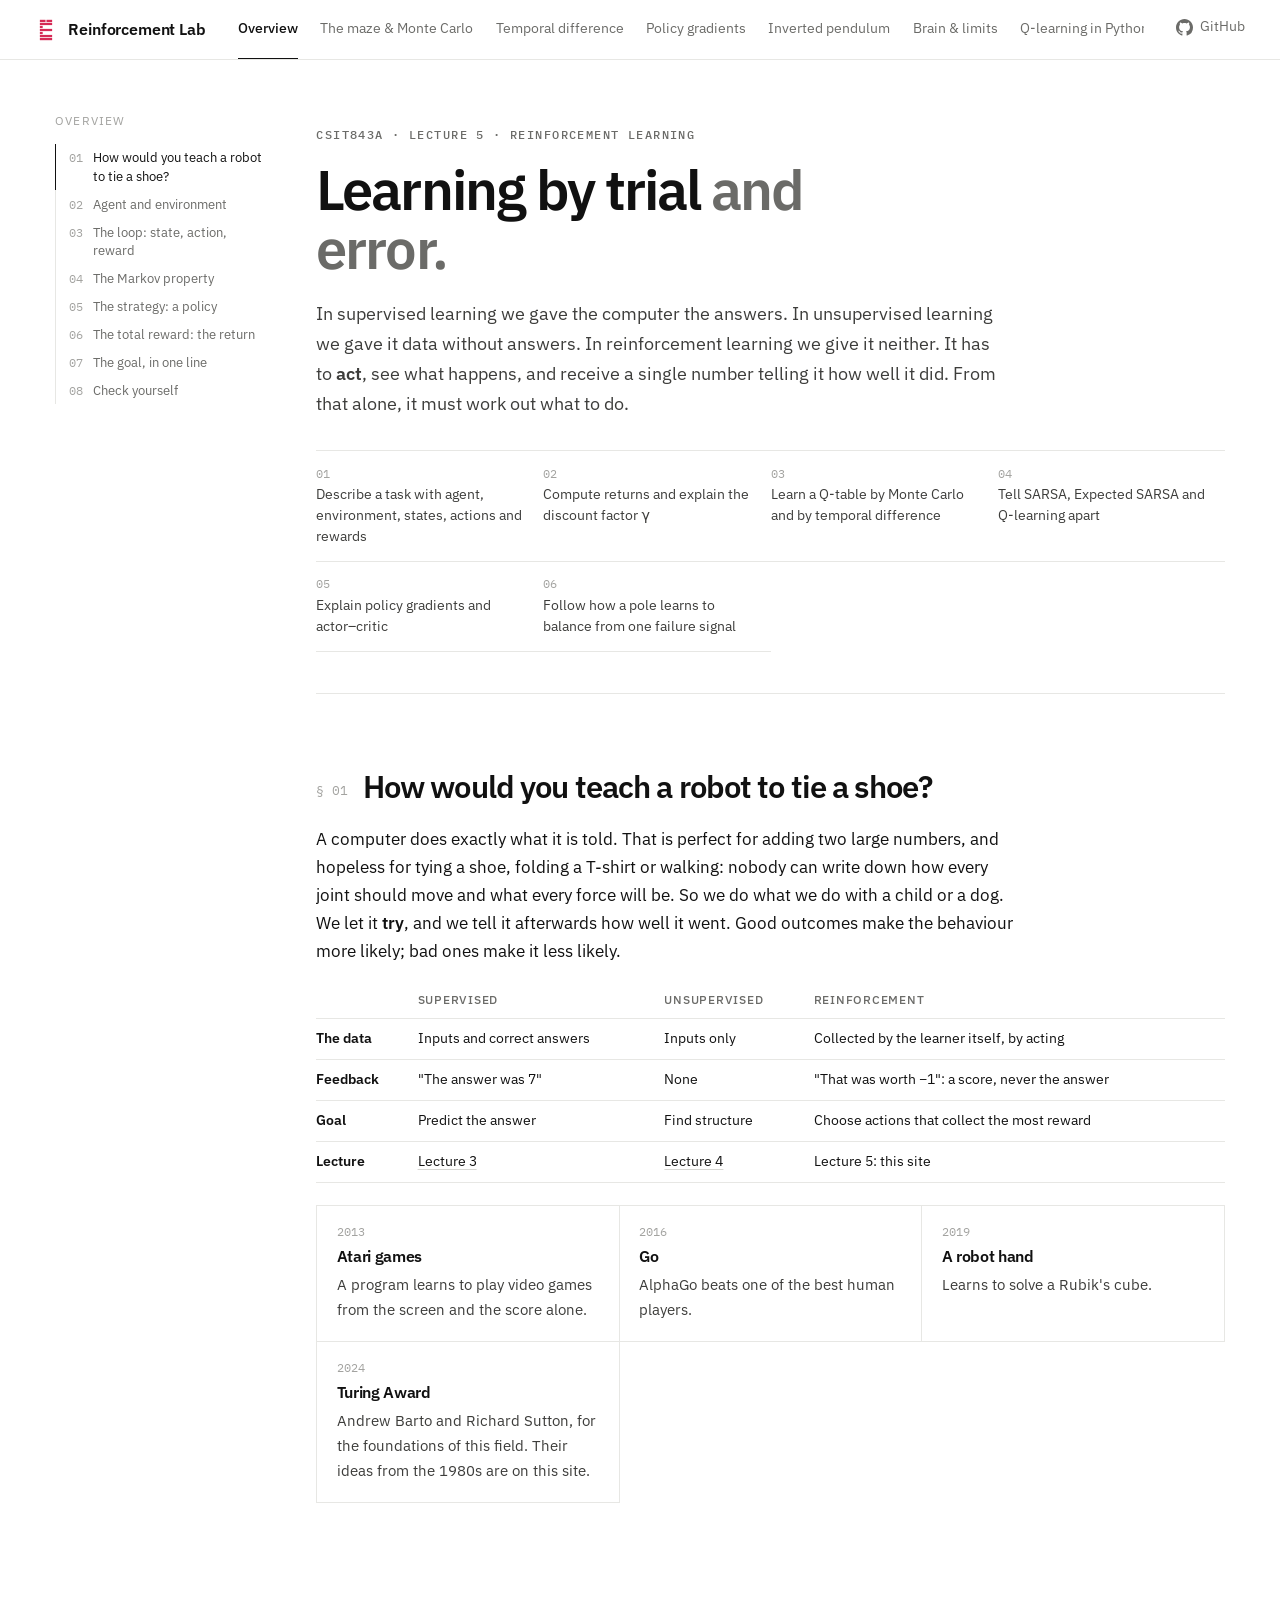
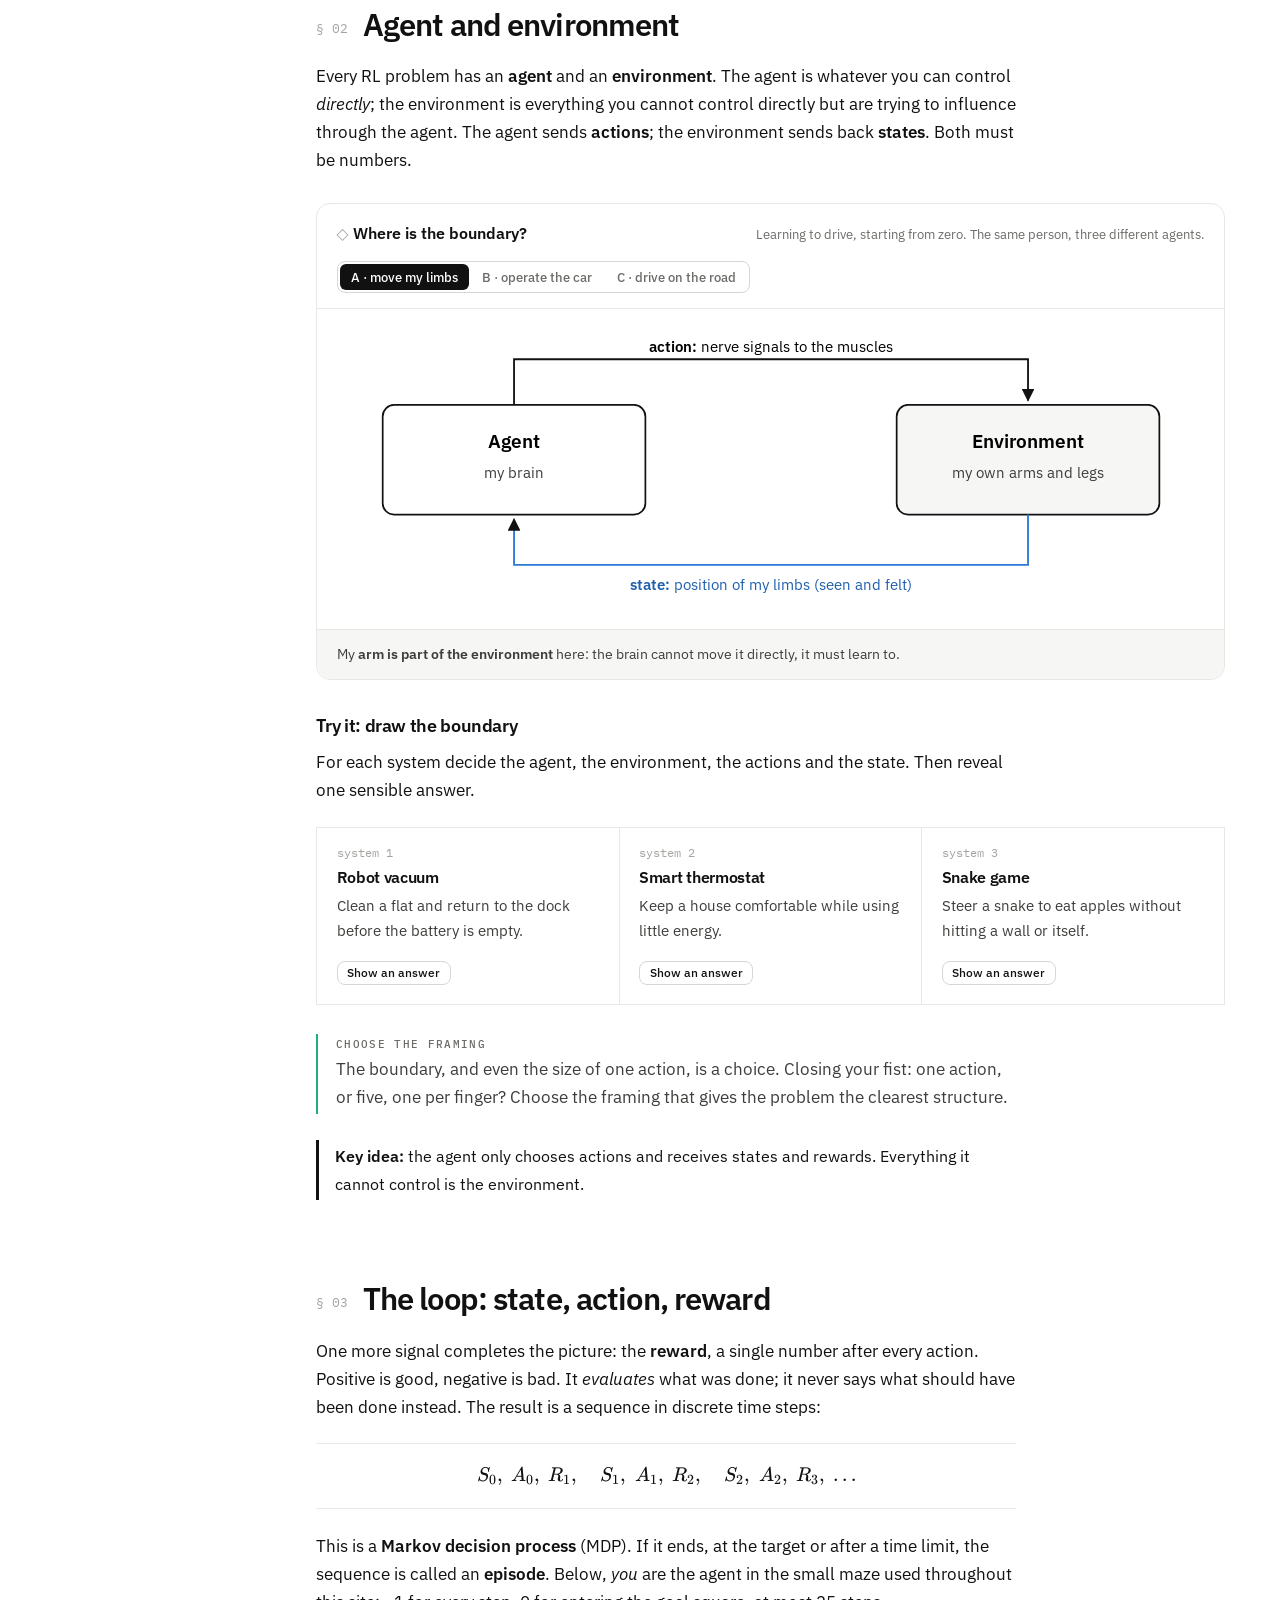
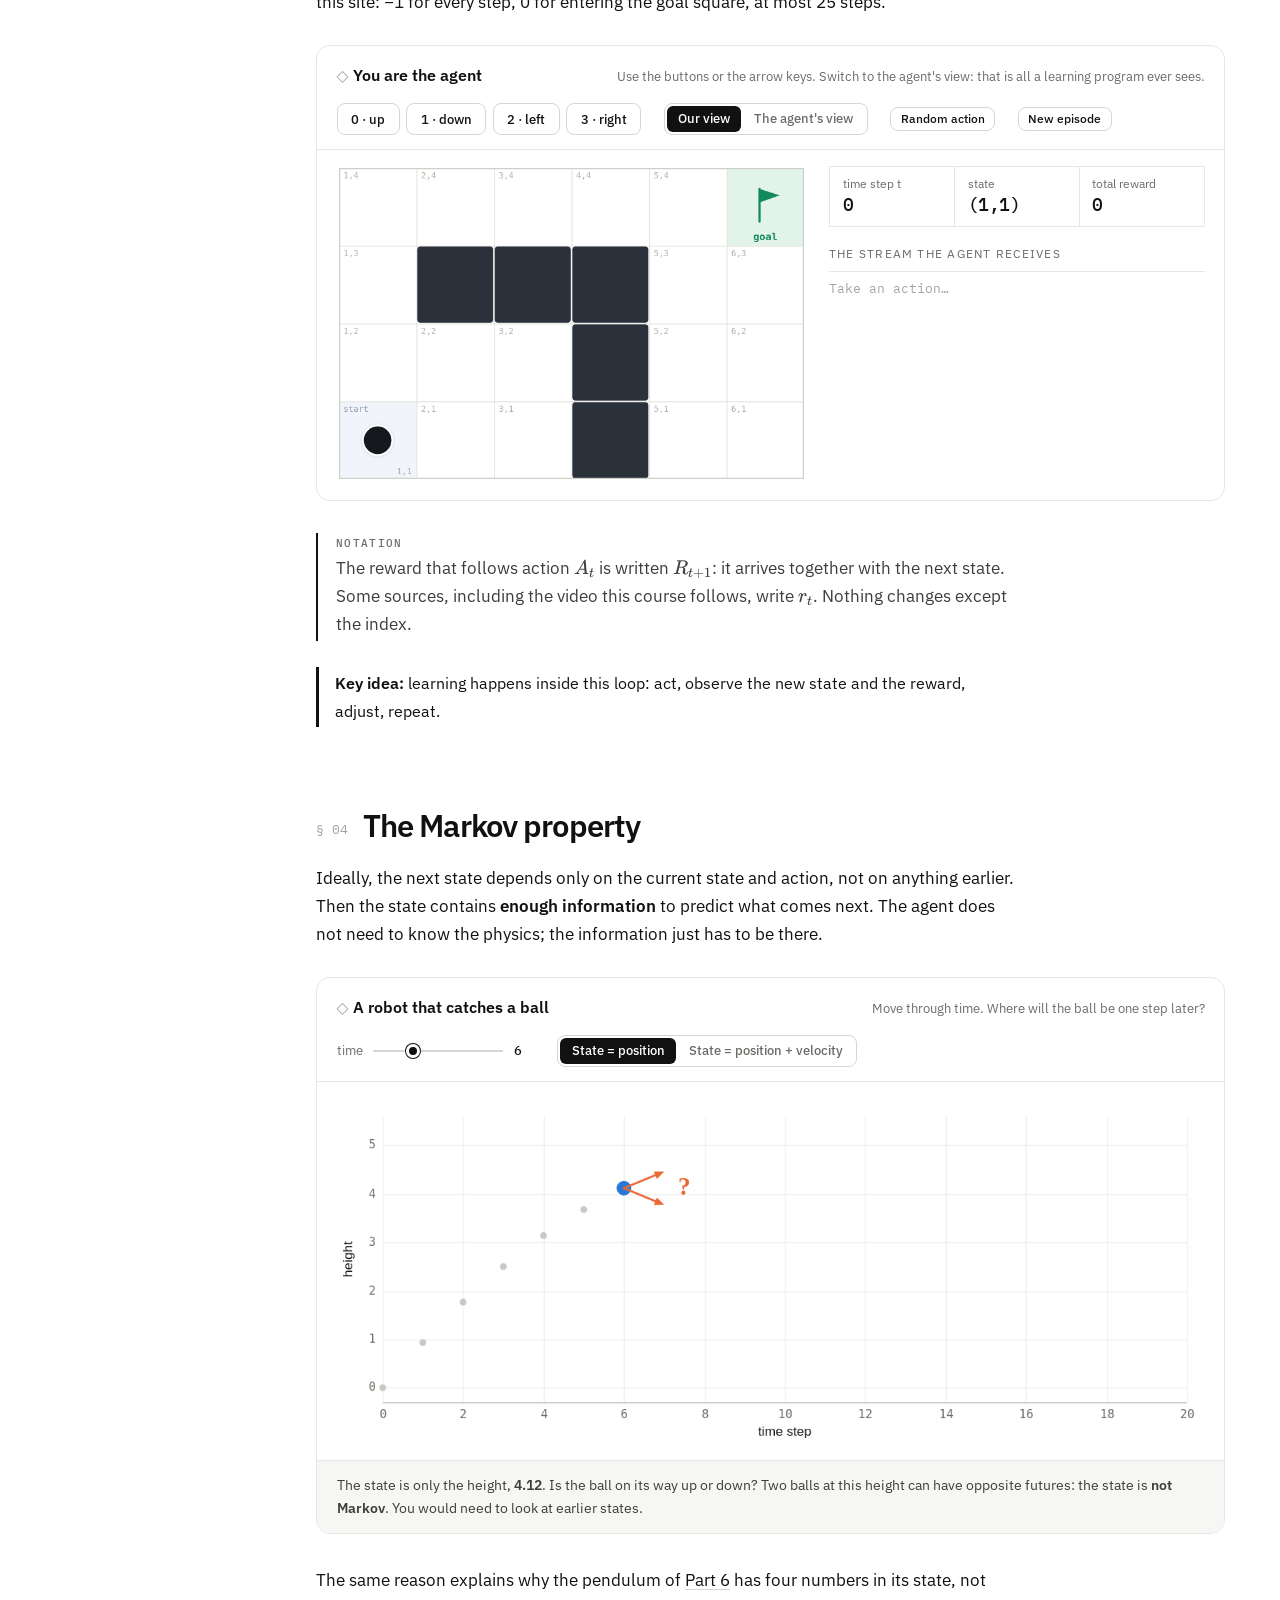
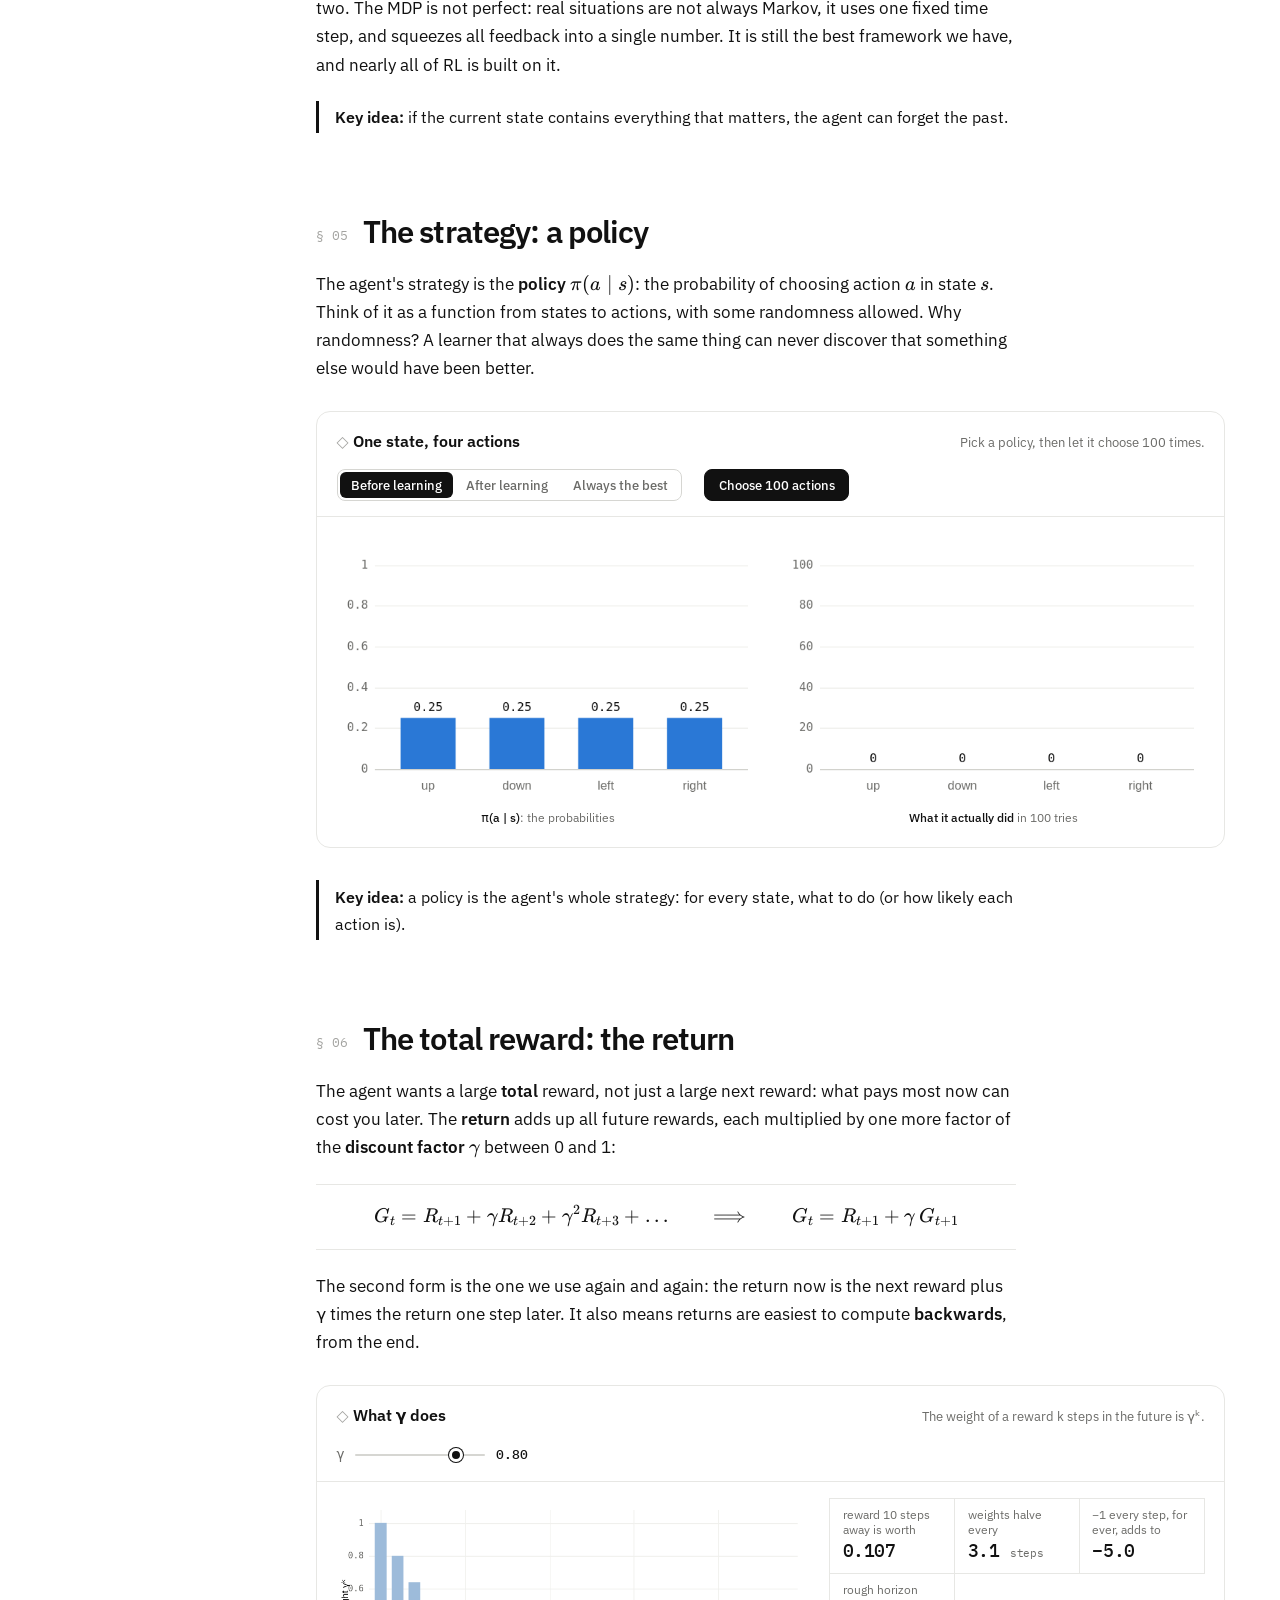
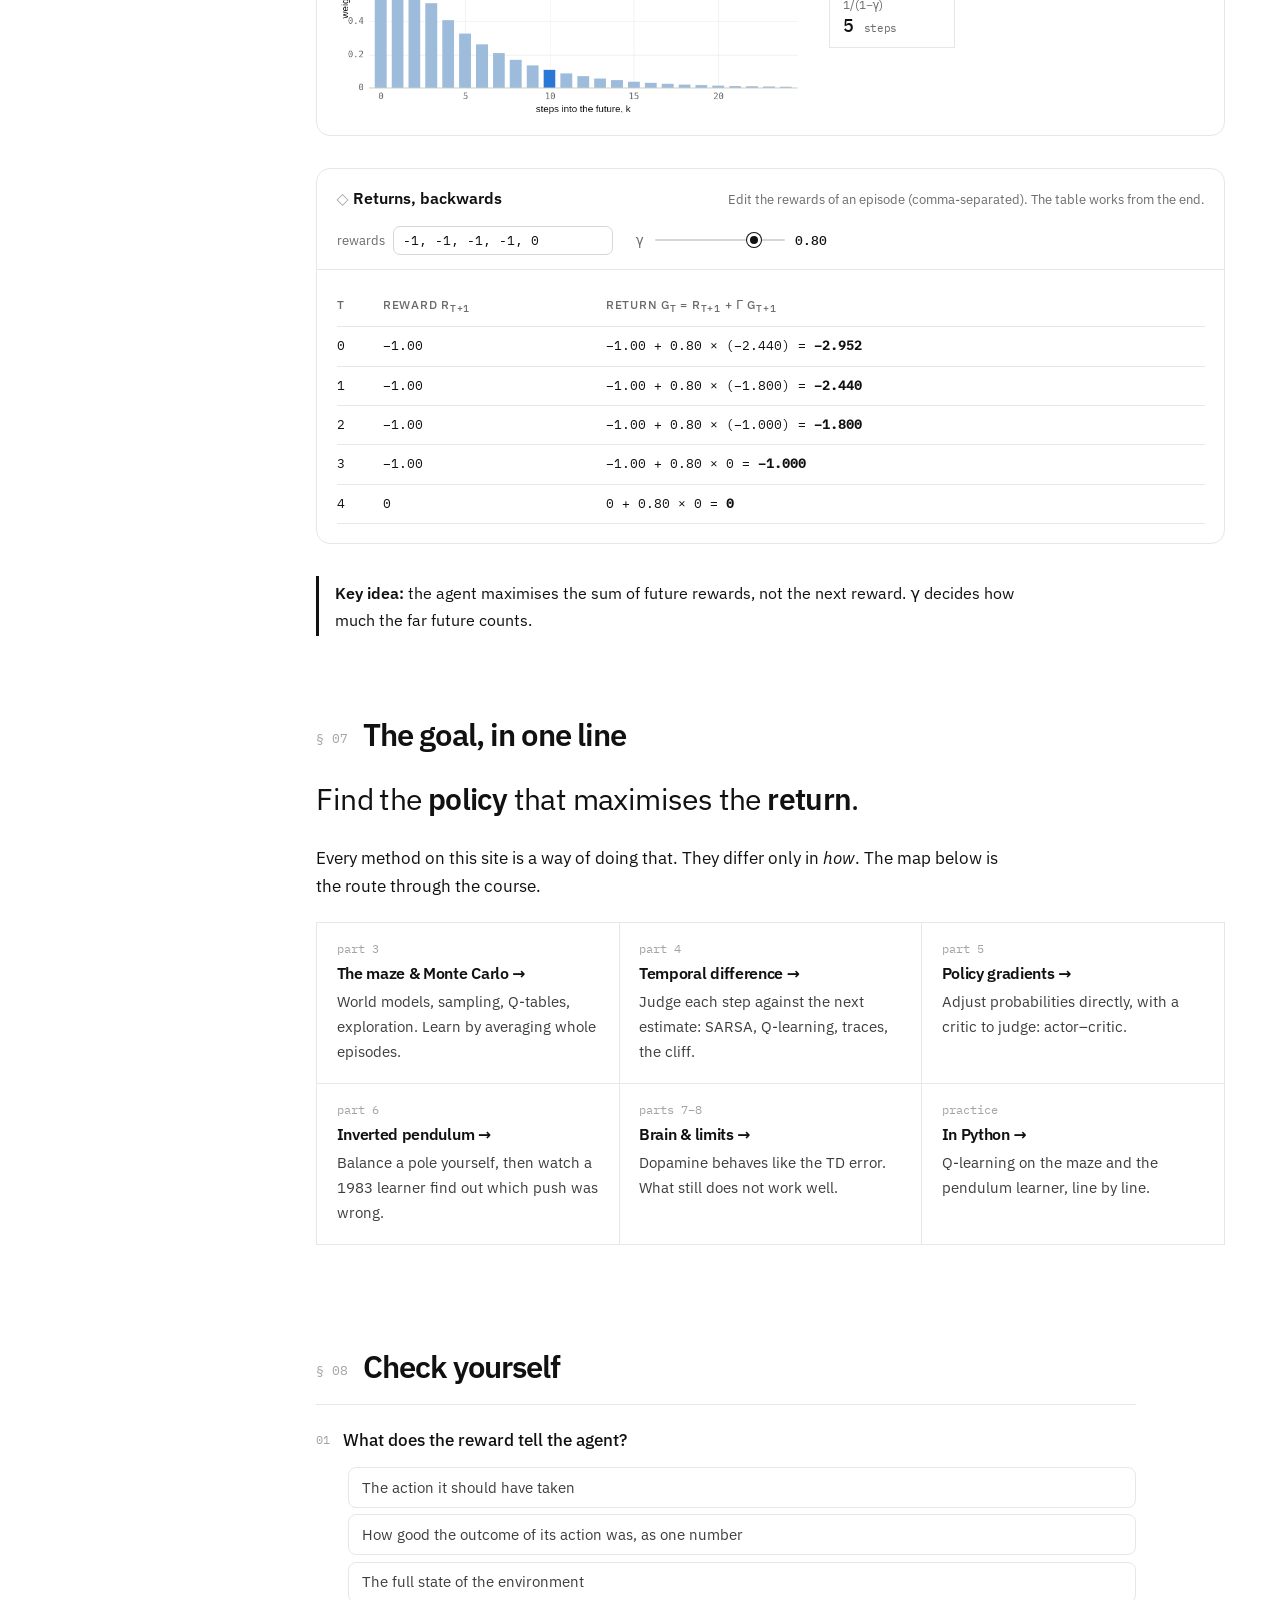
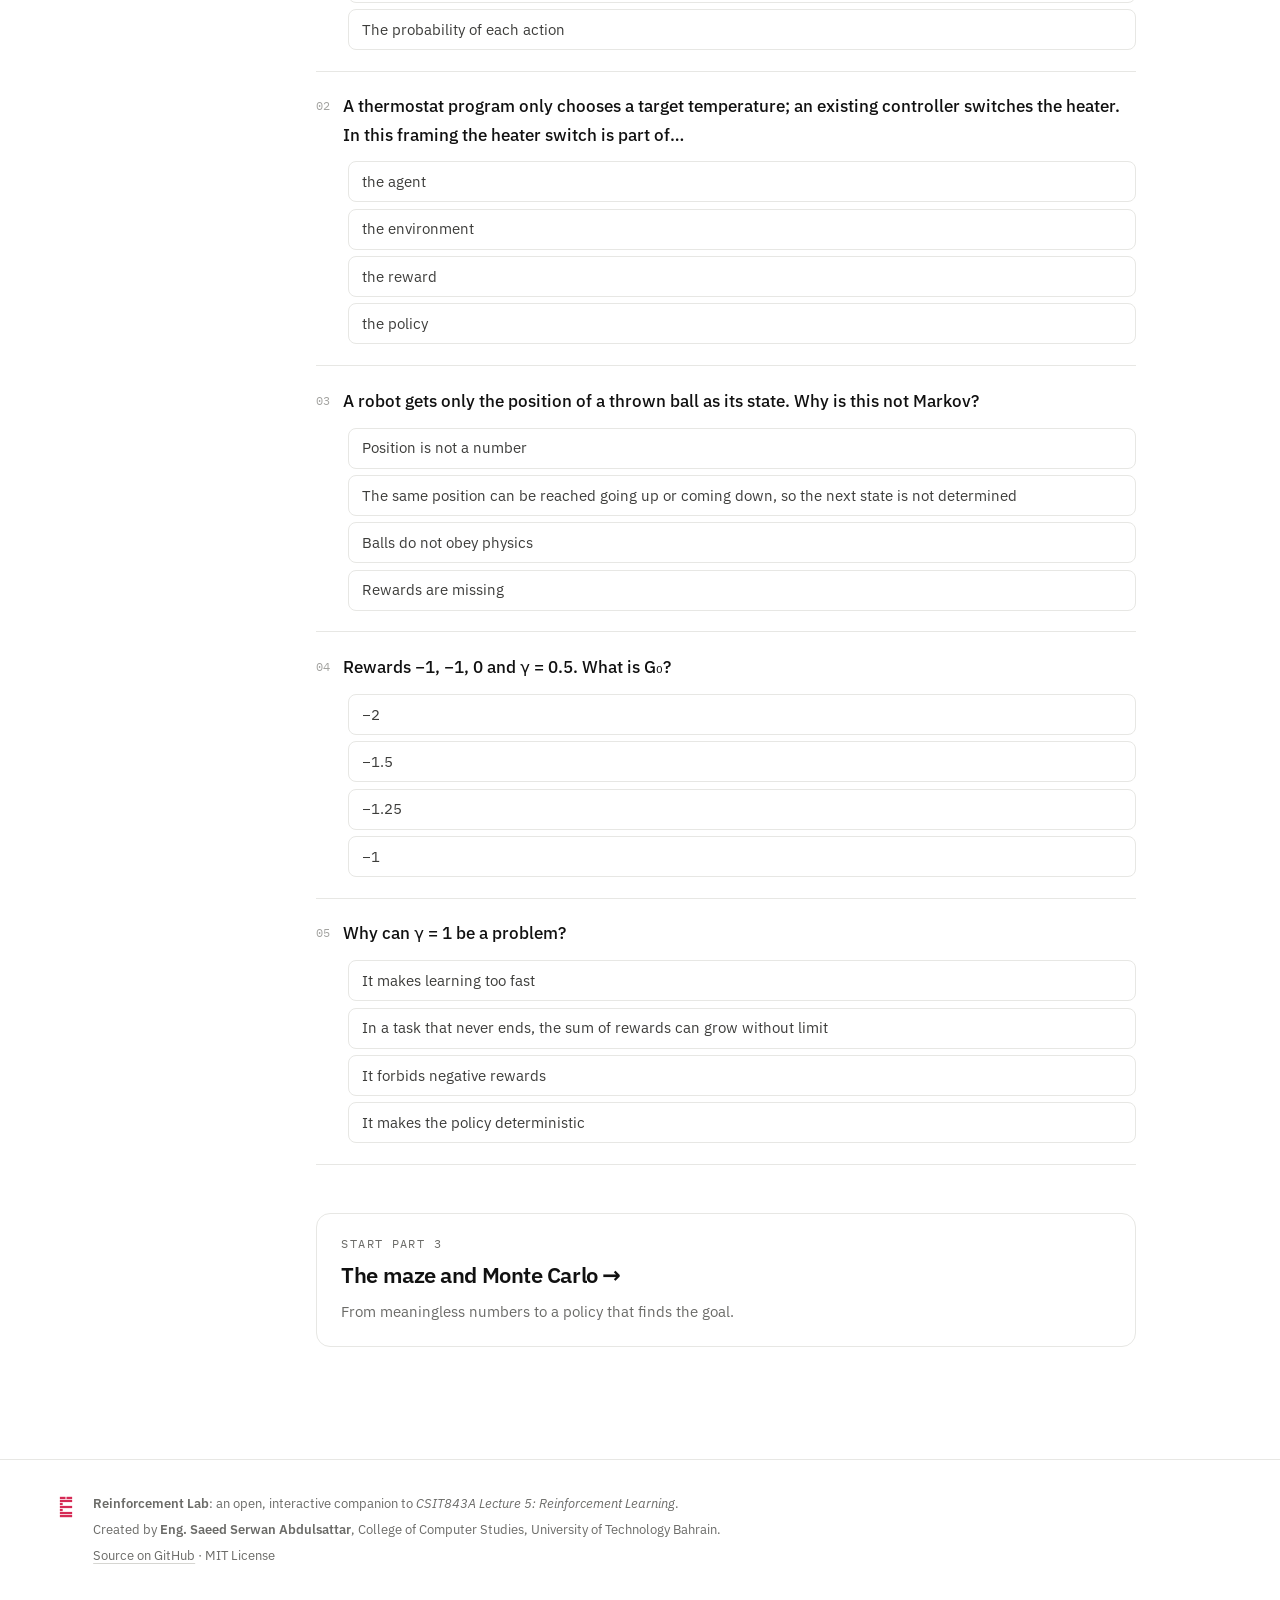
==== commit 7686e94b: "Clearer site: new mazes, cleaner grids, reward-design lab, key ideas" ====
--- a/index.html
+++ b/index.html
@@ -111,13 +111,14 @@
       <p class="prose">For each system decide the agent, the environment, the actions and the state. Then reveal one sensible answer.</p>
       <div class="cards" id="ex1"></div>
       <div class="callout tip"><span class="label">Choose the framing</span><p>The boundary, and even the size of one action, is a choice. Closing your fist: one action, or five, one per finger? Choose the framing that gives the problem the clearest structure.</p></div>
+      <p class="takeaway"><b>Key idea:</b> the agent only chooses actions and receives states and rewards. Everything it cannot control is the environment.</p>
     </section>
 
     <section id="loop" class="chapter">
       <h2><span class="chap">03</span>The loop: state, action, reward</h2>
       <p>One more signal completes the picture: the <strong>reward</strong>, a single number after every action. Positive is good, negative is bad. It <em>evaluates</em> what was done; it never says what should have been done instead. The result is a sequence in discrete time steps:</p>
       <div class="formula">\[ S_0,\ A_0,\ R_1,\quad S_1,\ A_1,\ R_2,\quad S_2,\ A_2,\ R_3,\ \dots \]</div>
-      <p>This is a <strong>Markov decision process</strong> (MDP). If it ends, at the target or after a time limit, the sequence is called an <strong>episode</strong>. Below, <em>you</em> are the agent in the small maze of this course: −1 for every step, 0 for entering the cheese square, at most 20 steps.</p>
+      <p>This is a <strong>Markov decision process</strong> (MDP). If it ends, at the target or after a time limit, the sequence is called an <strong>episode</strong>. Below, <em>you</em> are the agent in the small maze used throughout this site: −1 for every step, 0 for entering the goal square, at most 25 steps.</p>
       <div class="lab">
         <div class="lab-head"><p class="lab-title">You are the agent</p><p class="lab-hint">Use the buttons or the arrow keys. Switch to the agent's view: that is all a learning program ever sees.</p></div>
         <div class="controls">
@@ -141,6 +142,7 @@
         <div class="lab-foot" id="me-foot"></div>
       </div>
       <div class="callout"><span class="label">Notation</span><p>The reward that follows action \(A_t\) is written \(R_{t+1}\): it arrives together with the next state. Some sources, including the video this course follows, write \(r_t\). Nothing changes except the index.</p></div>
+      <p class="takeaway"><b>Key idea:</b> learning happens inside this loop: act, observe the new state and the reward, adjust, repeat.</p>
     </section>
 
     <section id="markov" class="chapter">
@@ -156,6 +158,7 @@
         <div class="lab-foot" id="mk-foot"></div>
       </div>
       <p>The same reason explains why the pendulum of <a href="pendulum.html">Part 6</a> has four numbers in its state, not two. The MDP is not perfect: real situations are not always Markov, it uses one fixed time step, and squeezes all feedback into a single number. It is still the best framework we have, and nearly all of RL is built on it.</p>
+      <p class="takeaway"><b>Key idea:</b> if the current state contains everything that matters, the agent can forget the past.</p>
     </section>
 
     <section id="policy" class="chapter">
@@ -169,6 +172,7 @@
         </div>
         <div class="lab-body"><div class="lab-grid even"><div><div class="plot" id="pol-p"></div><p class="plot-cap"><b>π(a | s)</b>: the probabilities</p></div><div><div class="plot" id="pol-c"></div><p class="plot-cap"><b>What it actually did</b> in 100 tries</p></div></div></div>
       </div>
+      <p class="takeaway"><b>Key idea:</b> a policy is the agent's whole strategy: for every state, what to do (or how likely each action is).</p>
     </section>
 
     <section id="return" class="chapter">
@@ -189,6 +193,7 @@
         </div>
         <div class="lab-body"><div class="table-wrap" style="margin:0"><table class="clean mono" id="ret-table"></table></div></div>
       </div>
+      <p class="takeaway"><b>Key idea:</b> the agent maximises the sum of future rewards, not the next reward. γ decides how much the far future counts.</p>
     </section>
 
     <section id="goal" class="chapter">
@@ -212,7 +217,7 @@
       <a class="next-card" href="maze.html">
         <span class="next-eyebrow">Start part 3</span>
         <span class="next-title">The maze and Monte Carlo →</span>
-        <span class="next-text">From meaningless numbers to a policy that finds the cheese.</span>
+        <span class="next-text">From meaningless numbers to a policy that finds the goal.</span>
       </a>
     </section>
   </main>
--- a/assets/css/style.css
+++ b/assets/css/style.css
@@ -366,3 +366,11 @@
 .learn-grid.cols-5 { grid-template-columns: repeat(5, minmax(0, 1fr)); }
 .learn-grid.cols-5 > div { padding-right: 1.2rem; }
 @media (max-width: 980px) { .learn-grid.cols-5 { grid-template-columns: repeat(auto-fill, minmax(180px, 1fr)); } }
+.grid-legend { display: flex; flex-wrap: wrap; gap: .4rem 1.1rem; font-size: .78rem; color: var(--muted); margin: .7rem 0 0; }
+.grid-legend .lg { display: inline-flex; align-items: center; gap: .4rem; }
+.grid-legend .sw { width: 16px; height: 16px; border-radius: 3px; display: inline-flex; align-items: center; justify-content: center; font: 700 .7rem var(--font); position: relative; }
+.grid-legend .sw i { position: absolute; left: 5px; top: 3px; width: 0; height: 10px; border-left: 2px solid; }
+.grid-legend .sw.dot { width: 13px; height: 13px; border-radius: 50%; background: #16181d; box-shadow: 0 0 0 2px #fff, 0 1px 4px rgba(0,0,0,.25); }
+.grid-legend .sw.line { height: 3px; border-radius: 2px; background: #2a78d6; width: 18px; }
+.takeaway { border-left: 3px solid var(--ink); padding: .15rem 0 .15rem 1rem; margin: 1.4rem 0 .4rem; font-size: 1.02rem; color: var(--ink); max-width: 760px; }
+.takeaway b { font-weight: 600; }
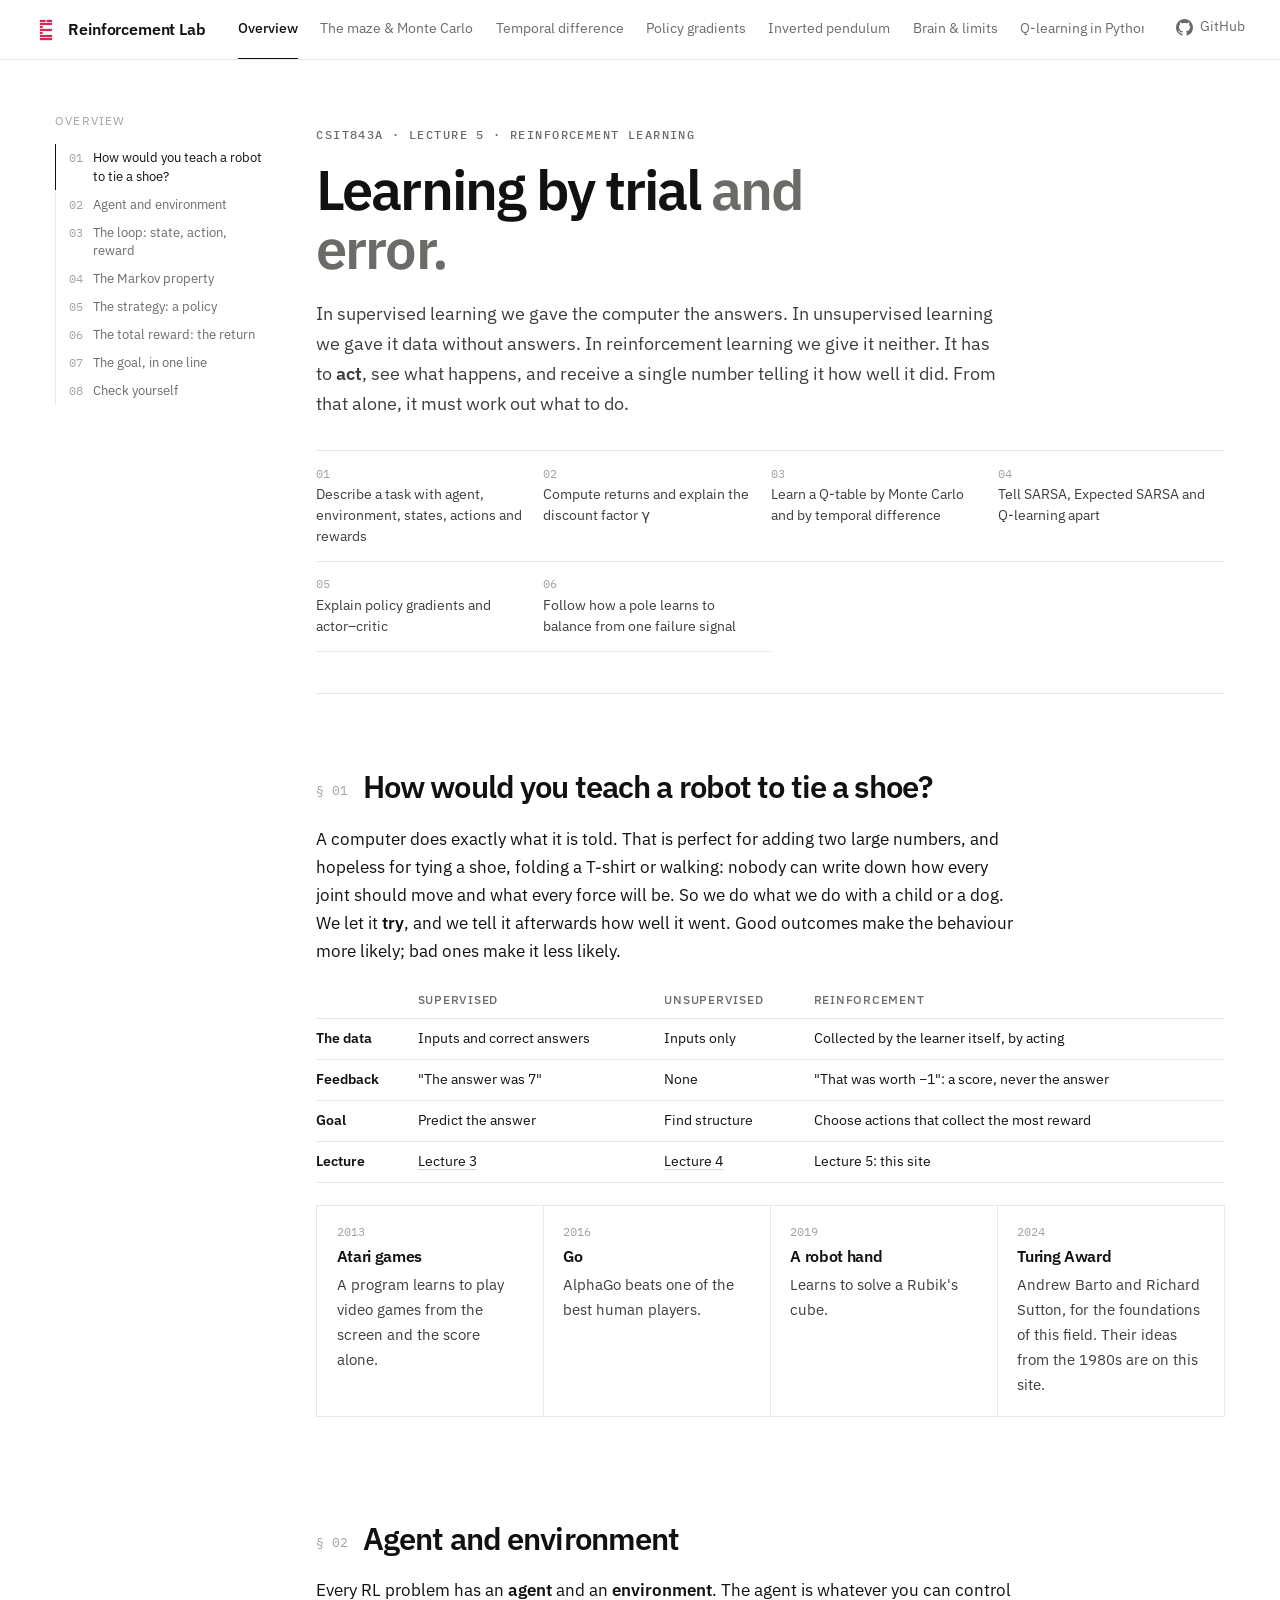
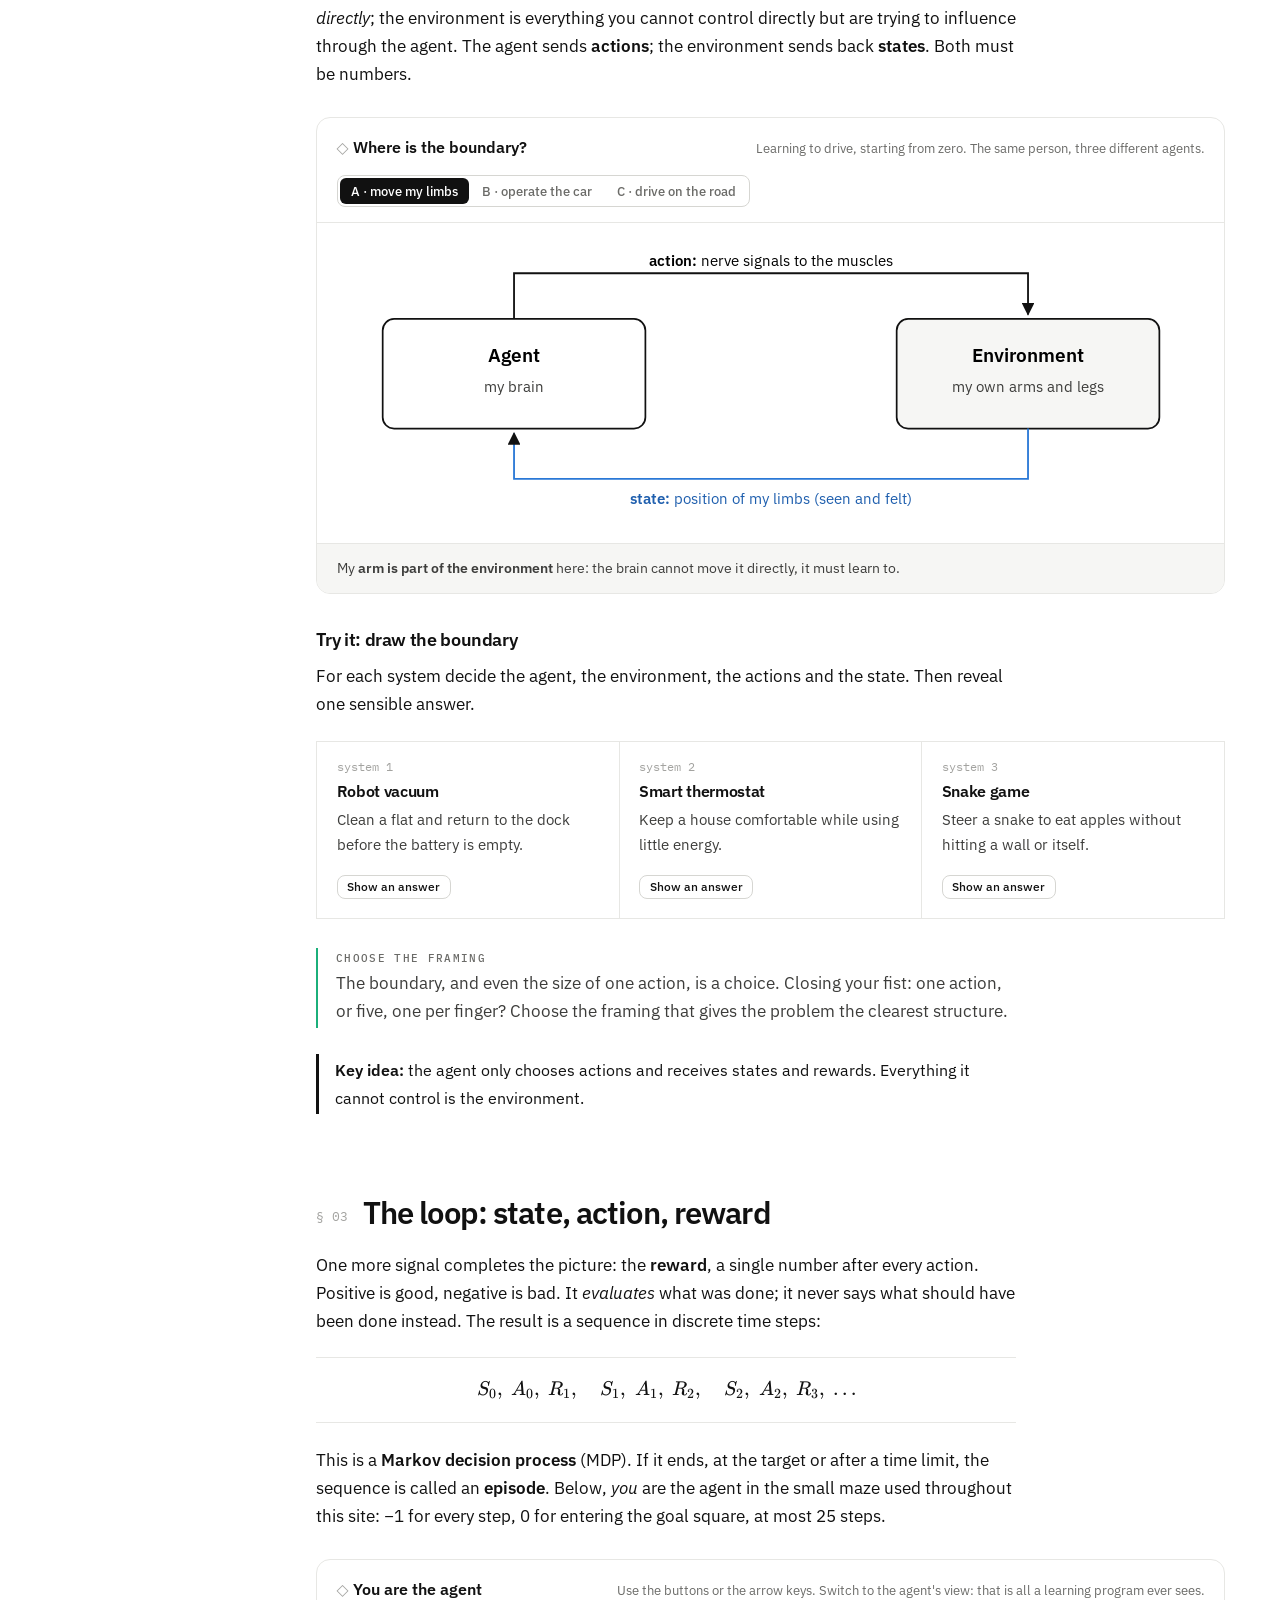
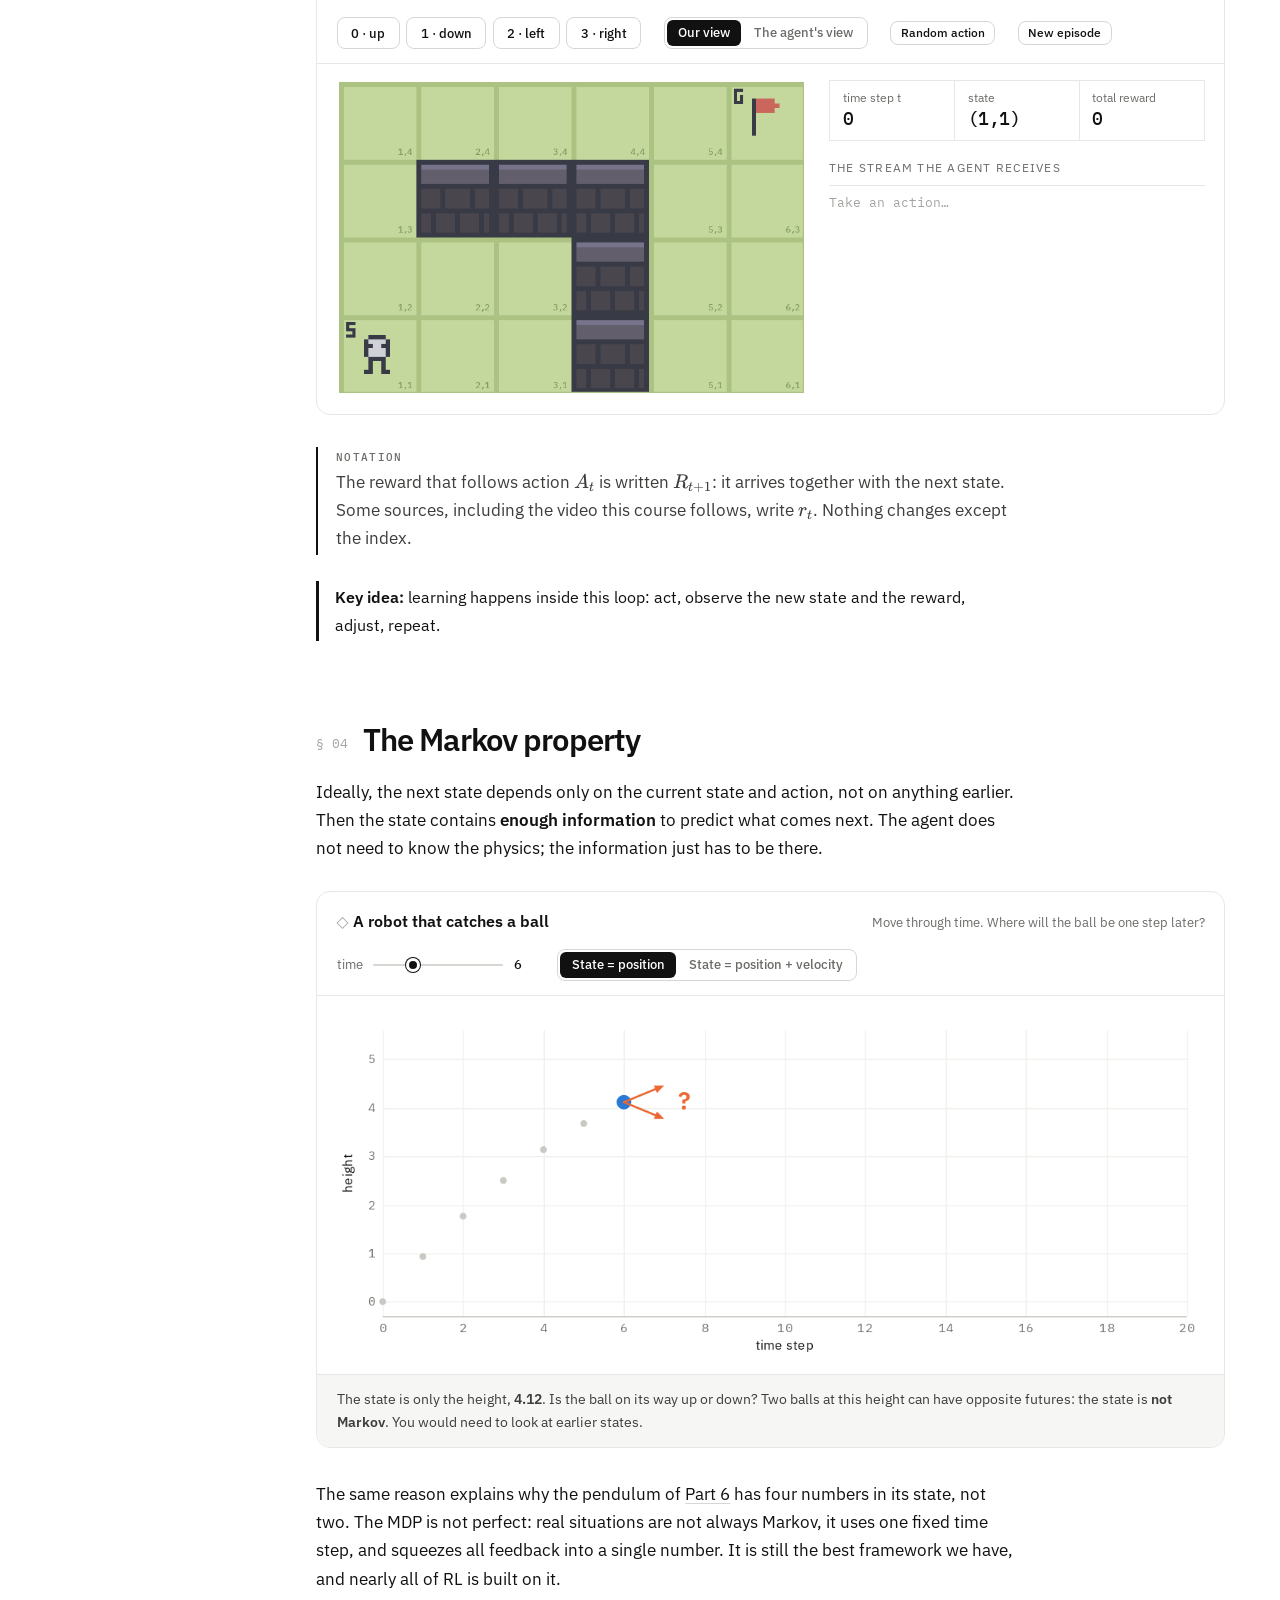
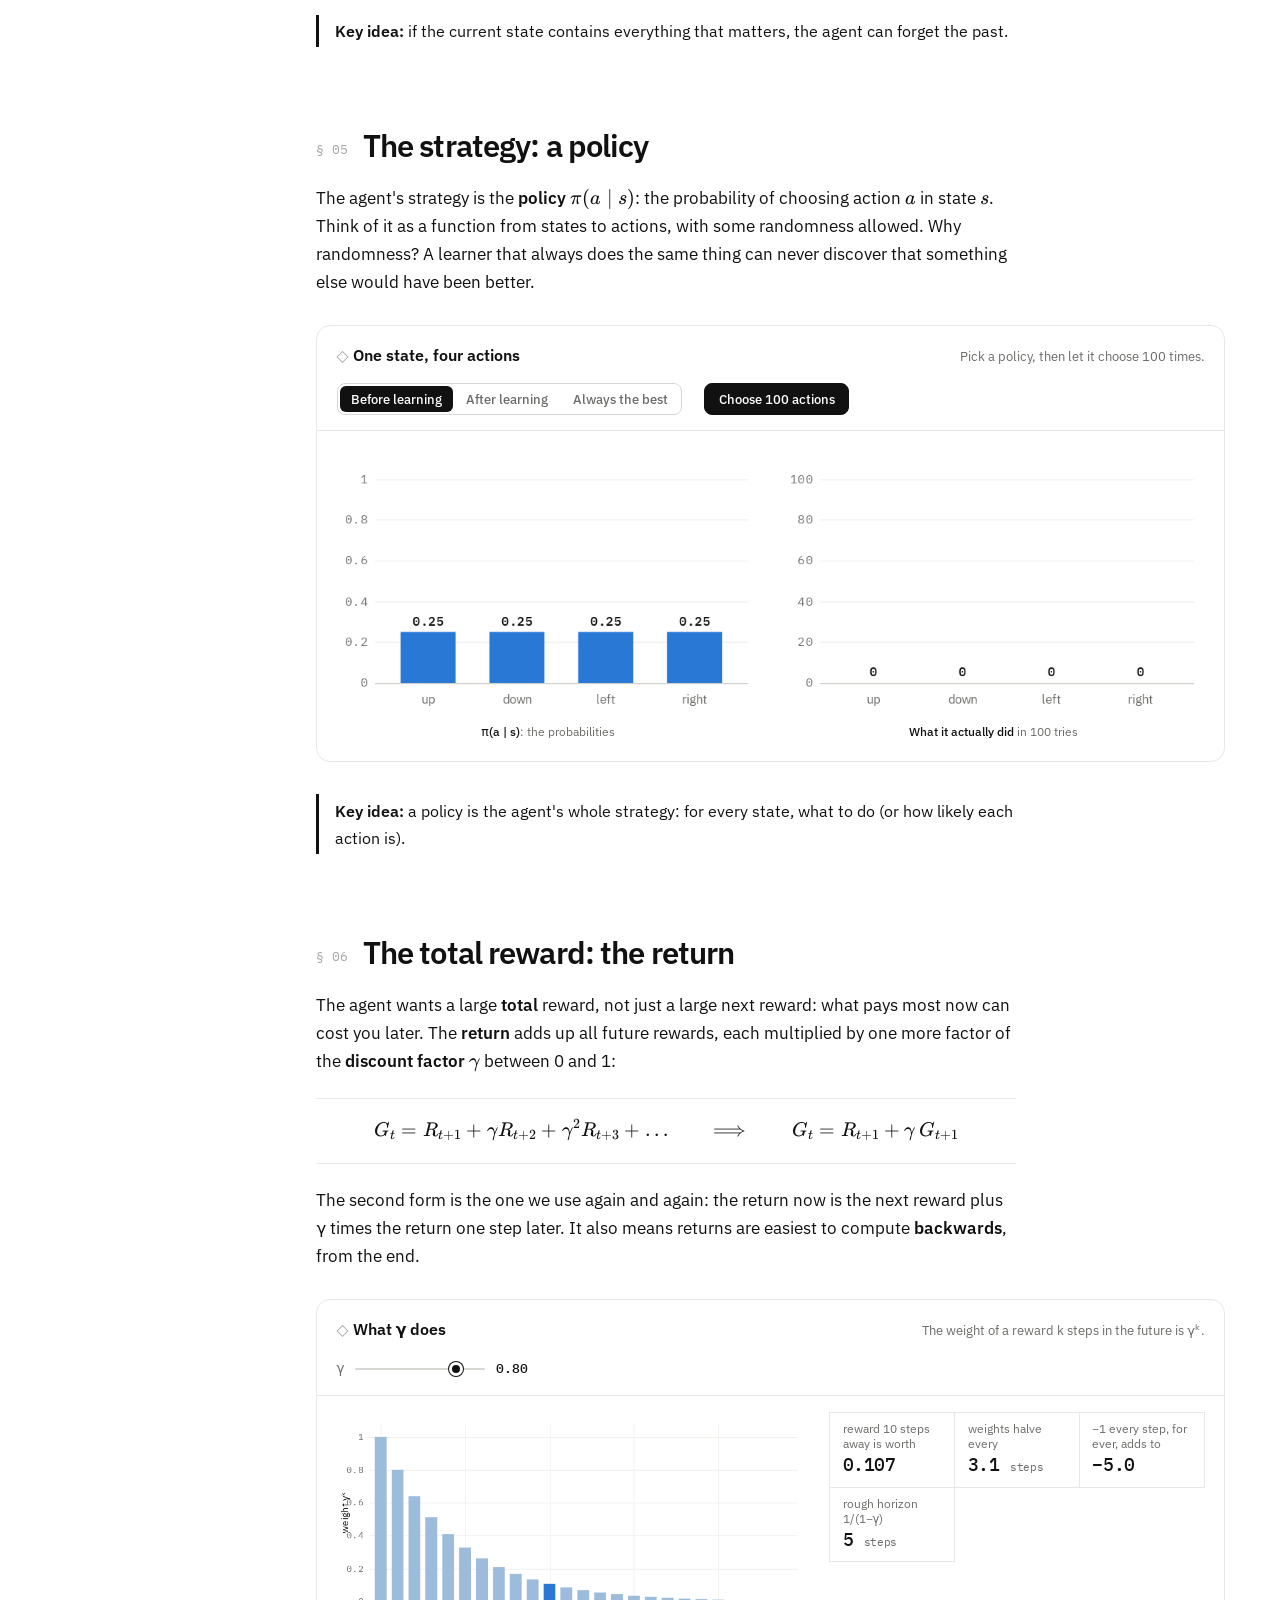
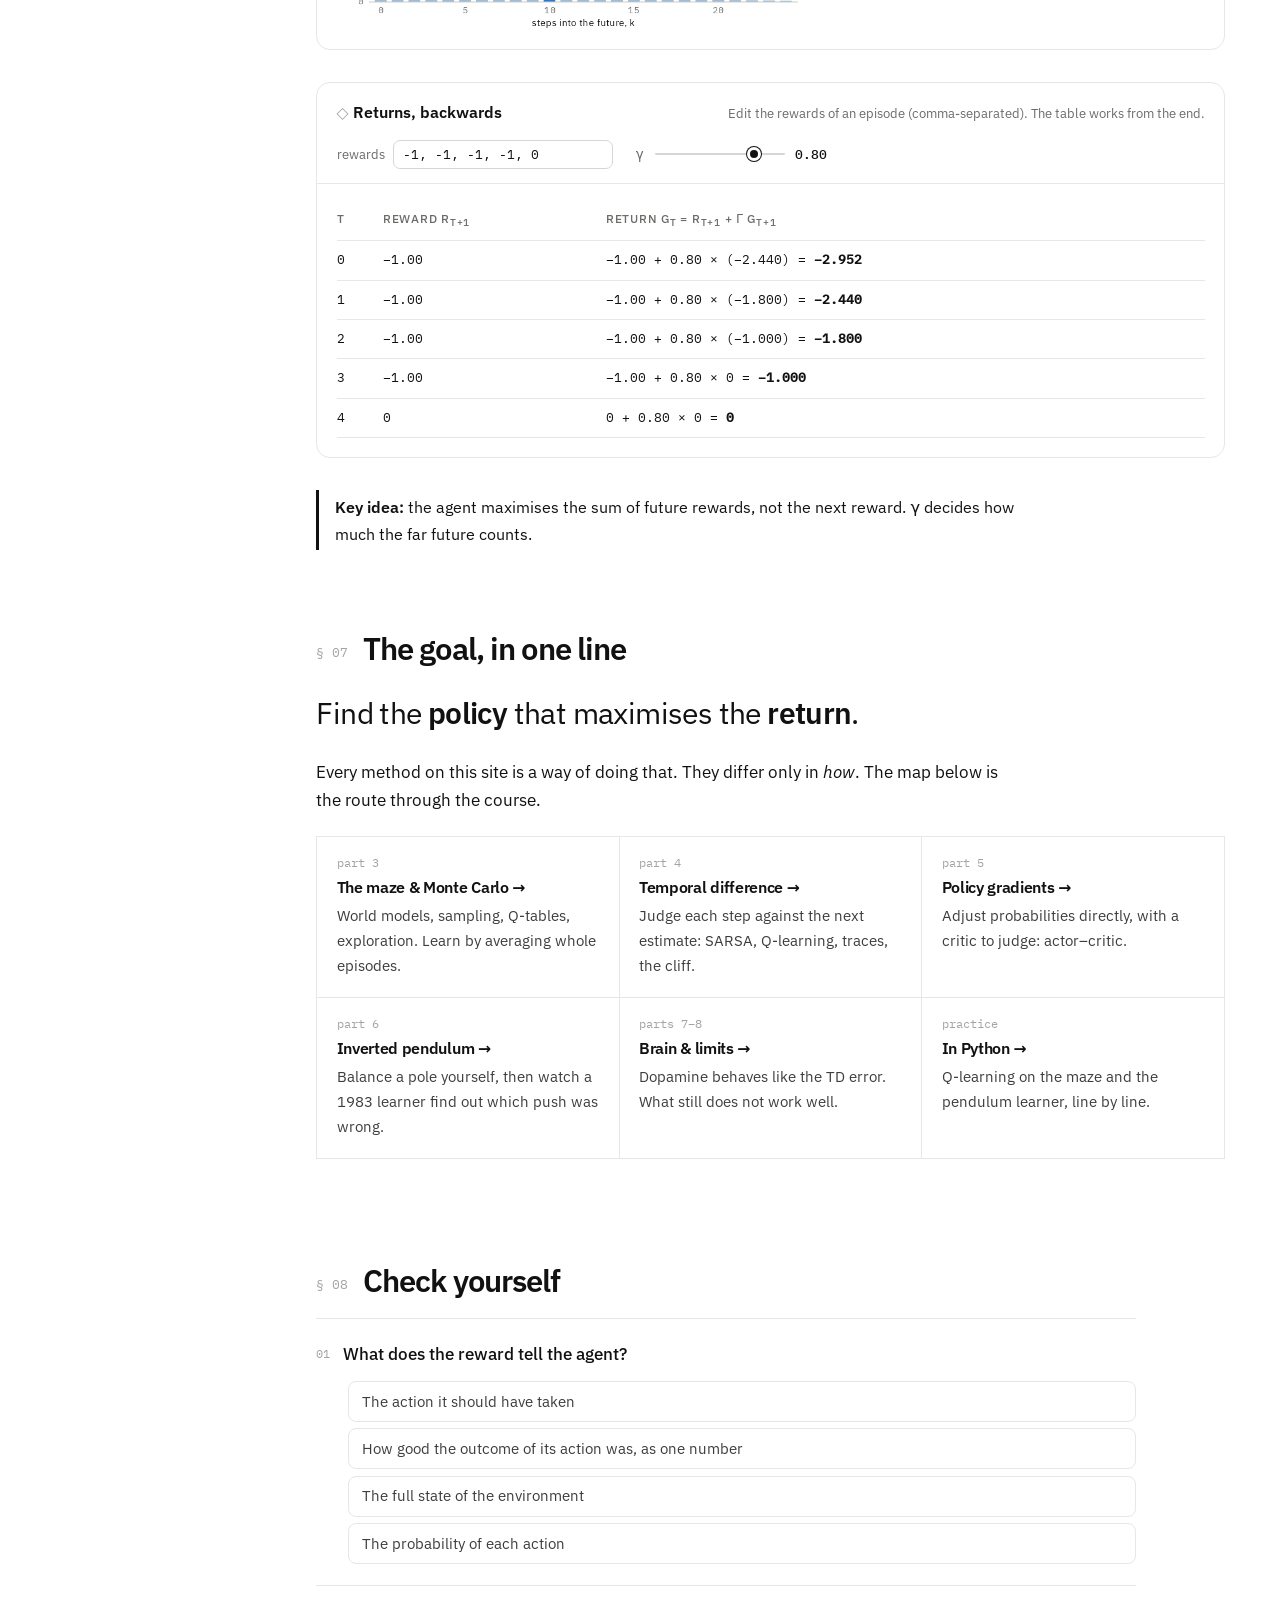
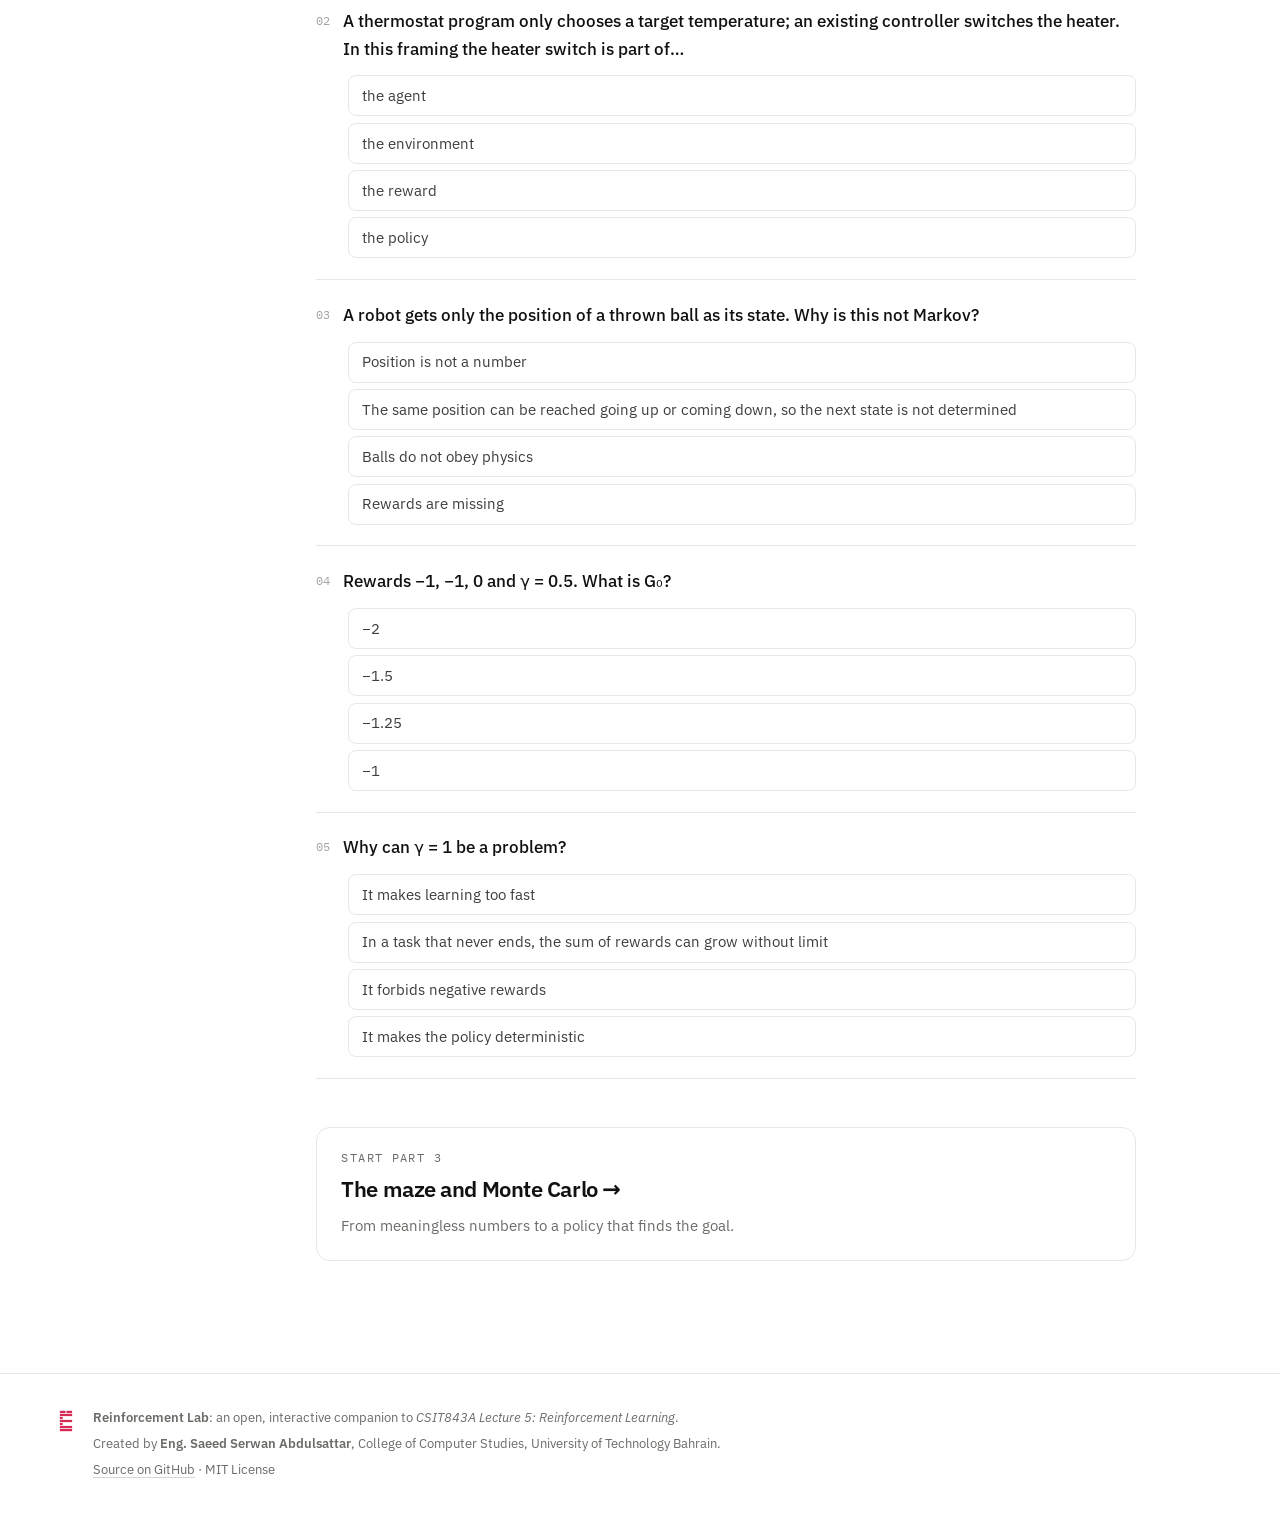
==== commit 19a1fc02: "Gymnasium-style grid worlds and cart-pole" ====
--- a/index.html
+++ b/index.html
@@ -84,7 +84,7 @@
           <tr><td><strong>Lecture</strong></td><td><a href="https://saeedserwan.github.io/regression/">Lecture 3</a></td><td><a href="https://saeedserwan.github.io/unsupervised/">Lecture 4</a></td><td>Lecture 5: this site</td></tr>
         </tbody>
       </table></div>
-      <div class="cards">
+      <div class="cards cols-4">
         <div class="card"><span class="n">2013</span><h4>Atari games</h4><p>A program learns to play video games from the screen and the score alone.</p></div>
         <div class="card"><span class="n">2016</span><h4>Go</h4><p>AlphaGo beats one of the best human players.</p></div>
         <div class="card"><span class="n">2019</span><h4>A robot hand</h4><p>Learns to solve a Rubik's cube.</p></div>
--- a/assets/css/style.css
+++ b/assets/css/style.css
@@ -372,5 +372,10 @@
 .grid-legend .sw i { position: absolute; left: 5px; top: 3px; width: 0; height: 10px; border-left: 2px solid; }
 .grid-legend .sw.dot { width: 13px; height: 13px; border-radius: 50%; background: #16181d; box-shadow: 0 0 0 2px #fff, 0 1px 4px rgba(0,0,0,.25); }
 .grid-legend .sw.line { height: 3px; border-radius: 2px; background: #2a78d6; width: 18px; }
+.grid-legend img.sw { width: 18px; height: 18px; border-radius: 0; image-rendering: pixelated; object-fit: cover; }
+.grid-legend img.sw.fit { object-fit: contain; }
+.grid-legend .sw .spr-l { height: 10px; image-rendering: pixelated; }
 .takeaway { border-left: 3px solid var(--ink); padding: .15rem 0 .15rem 1rem; margin: 1.4rem 0 .4rem; font-size: 1.02rem; color: var(--ink); max-width: 760px; }
 .takeaway b { font-weight: 600; }
+.cards.cols-4 { grid-template-columns: repeat(4, minmax(0, 1fr)); }
+@media (max-width: 900px) { .cards.cols-4 { grid-template-columns: repeat(2, minmax(0, 1fr)); } }
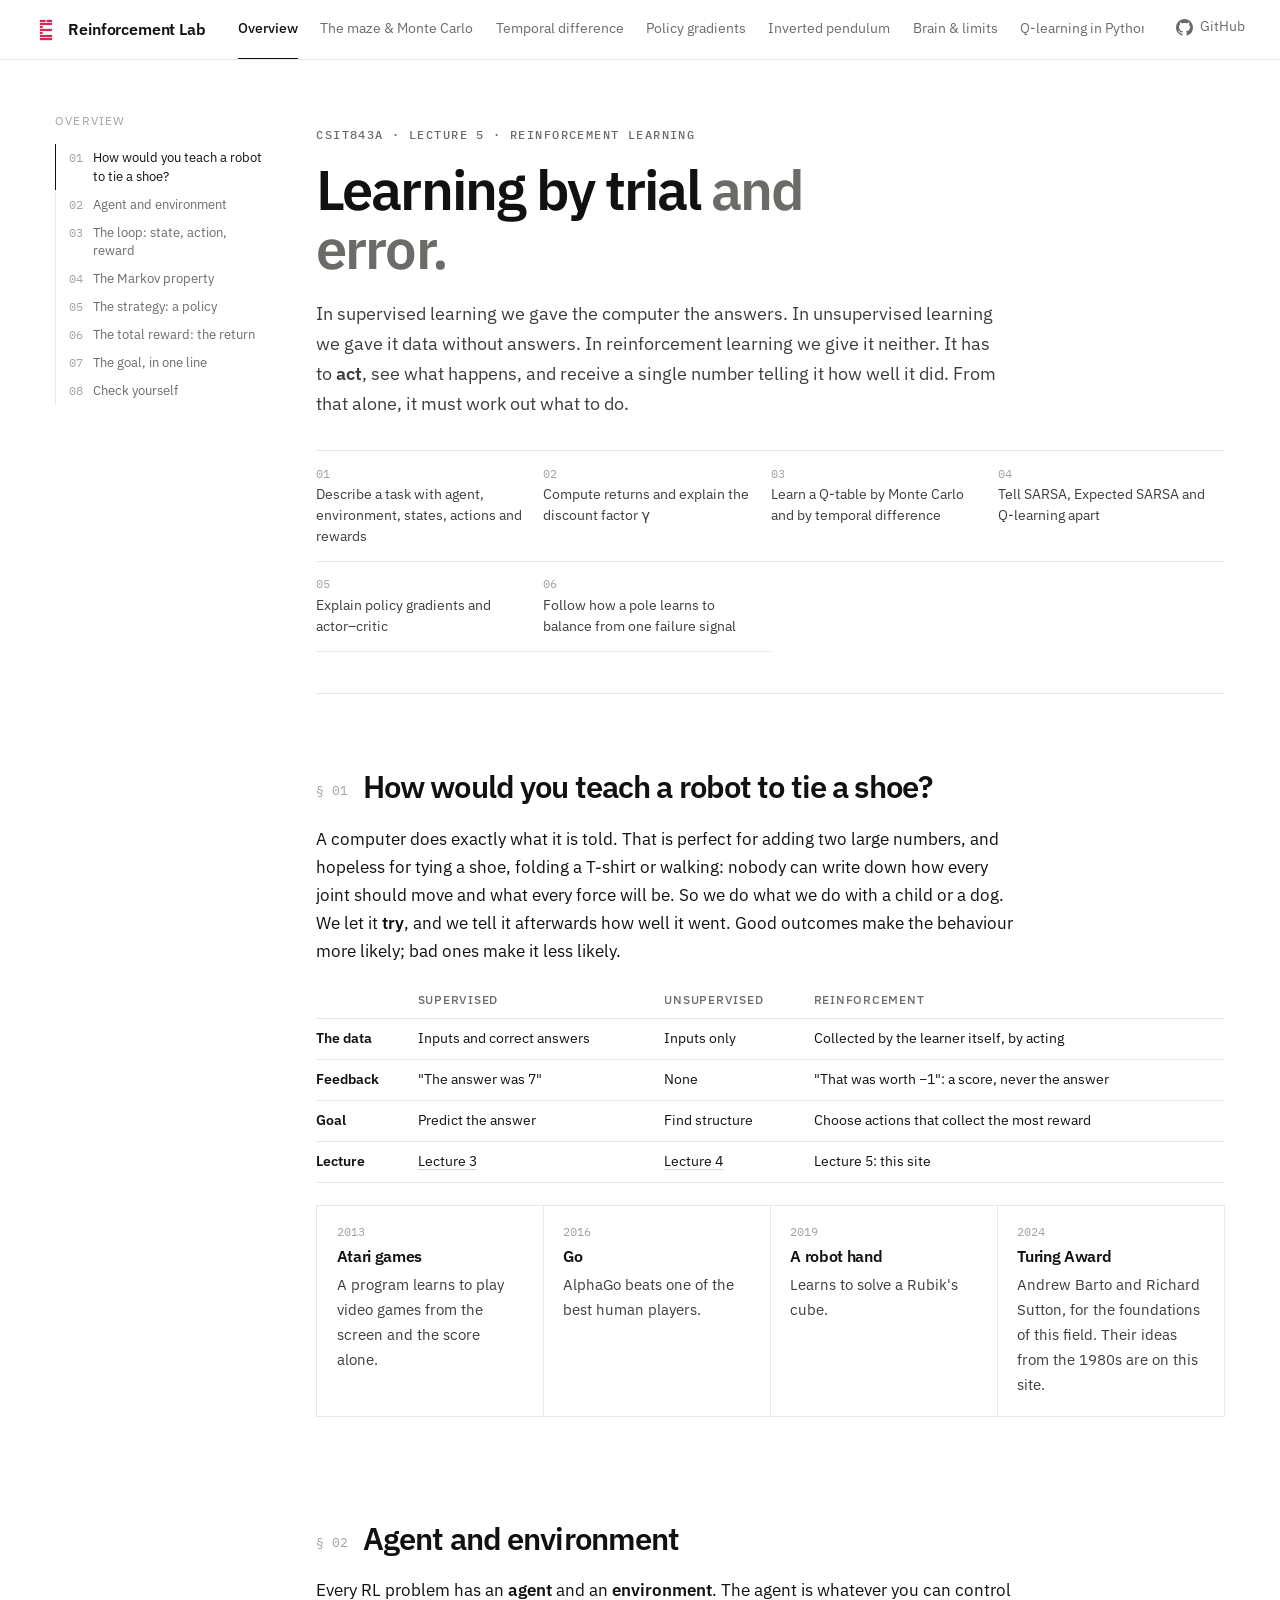
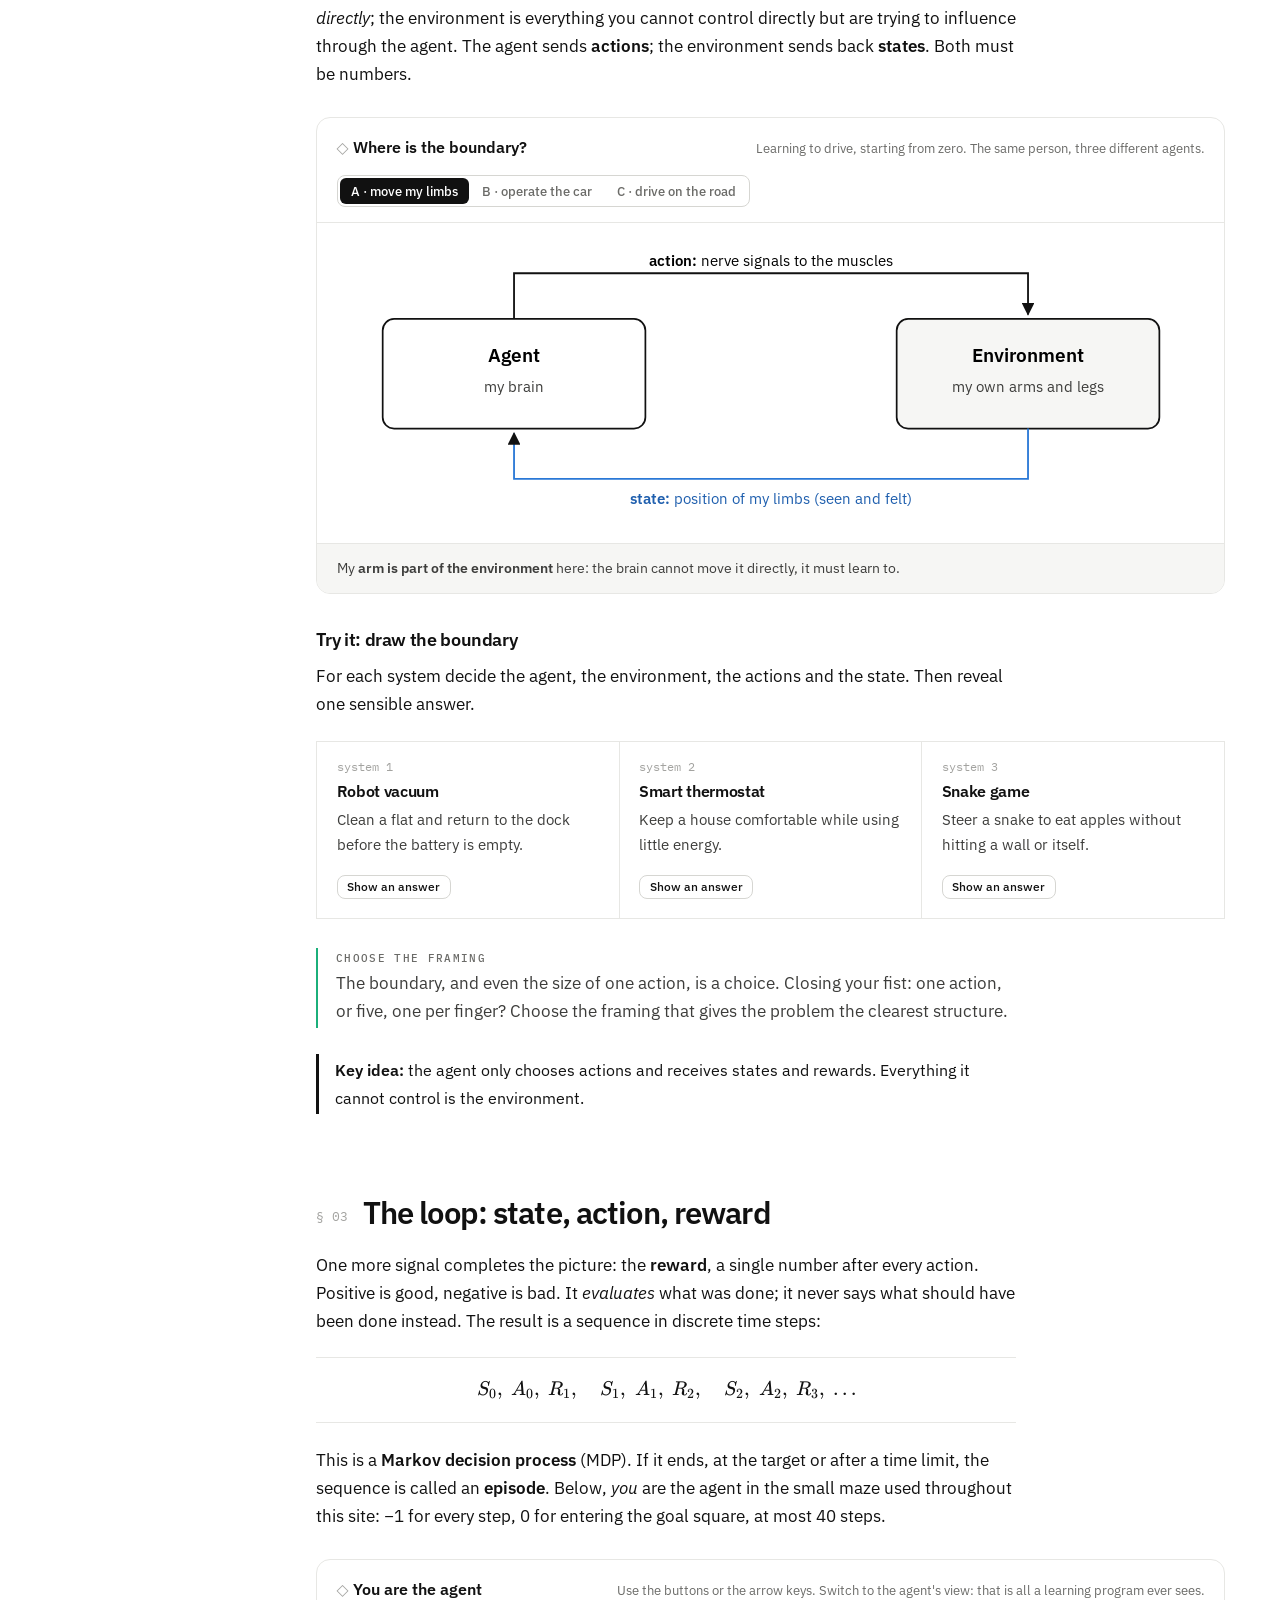
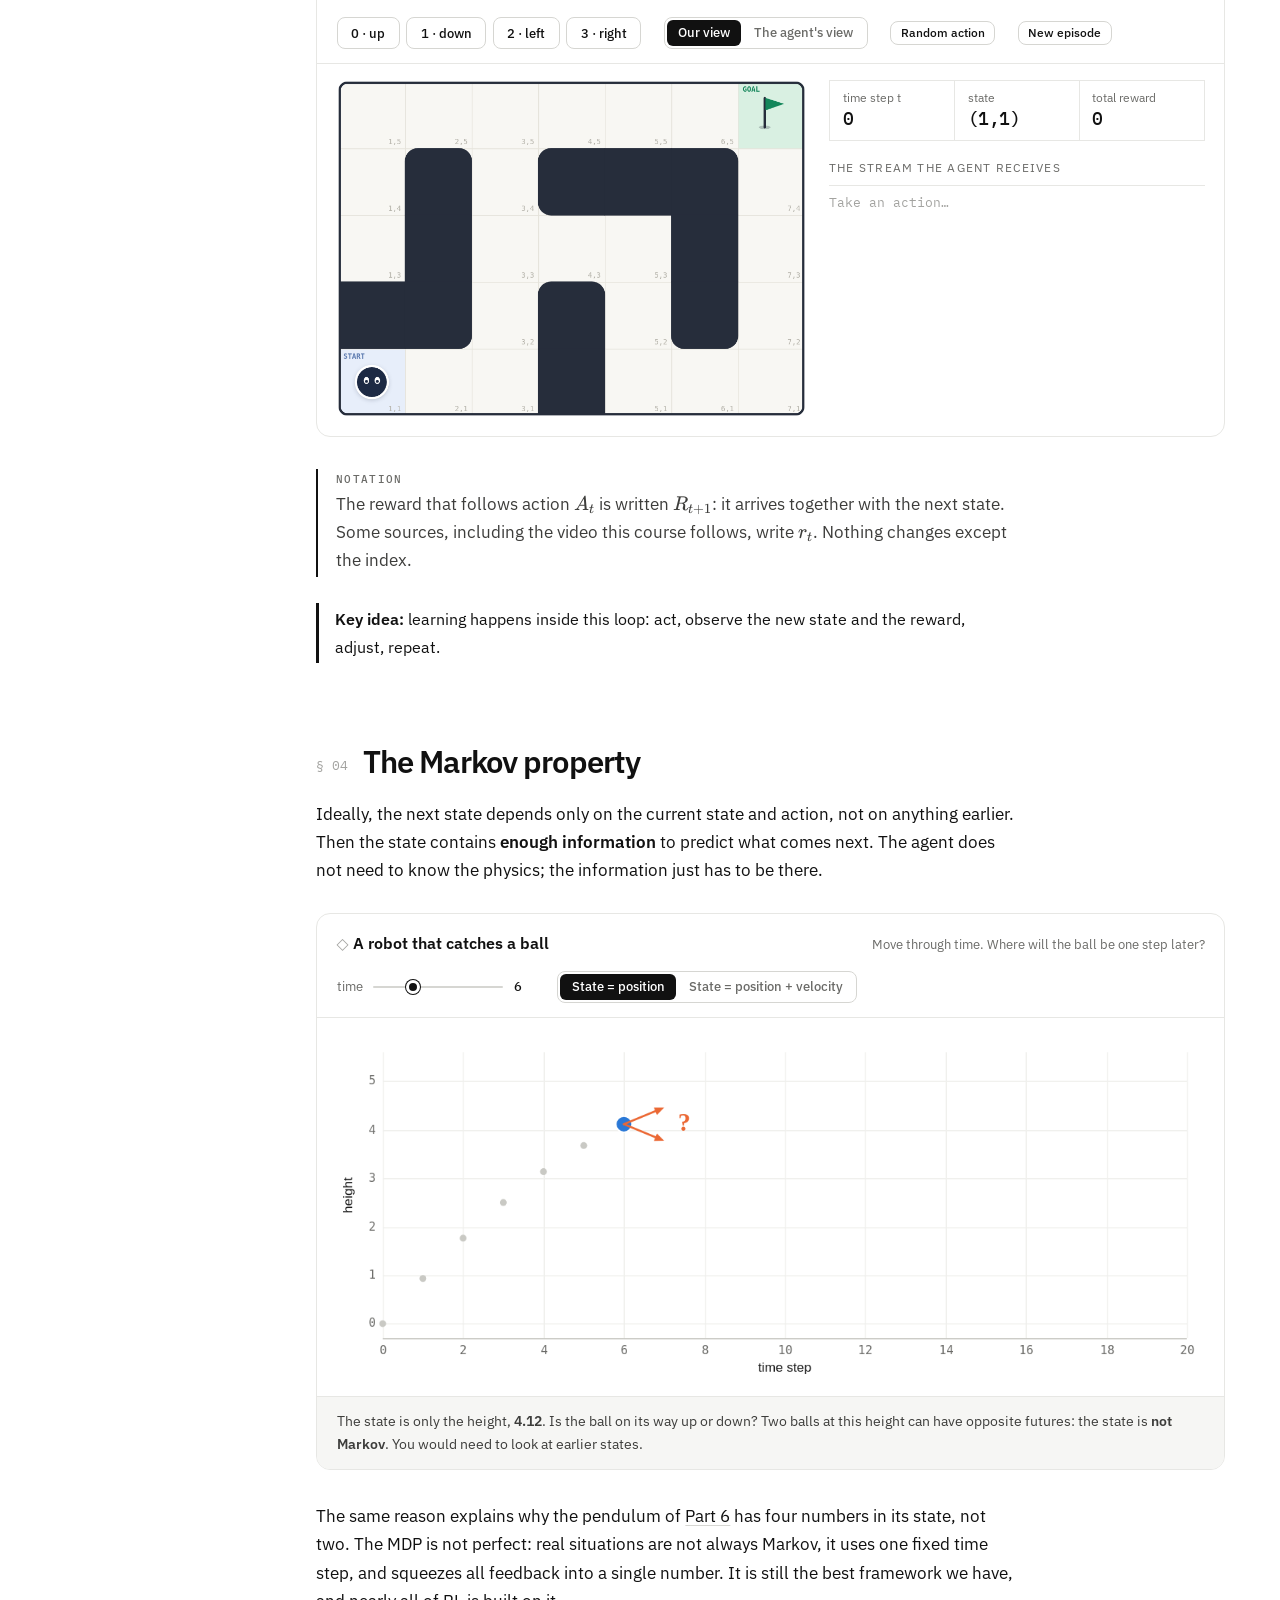
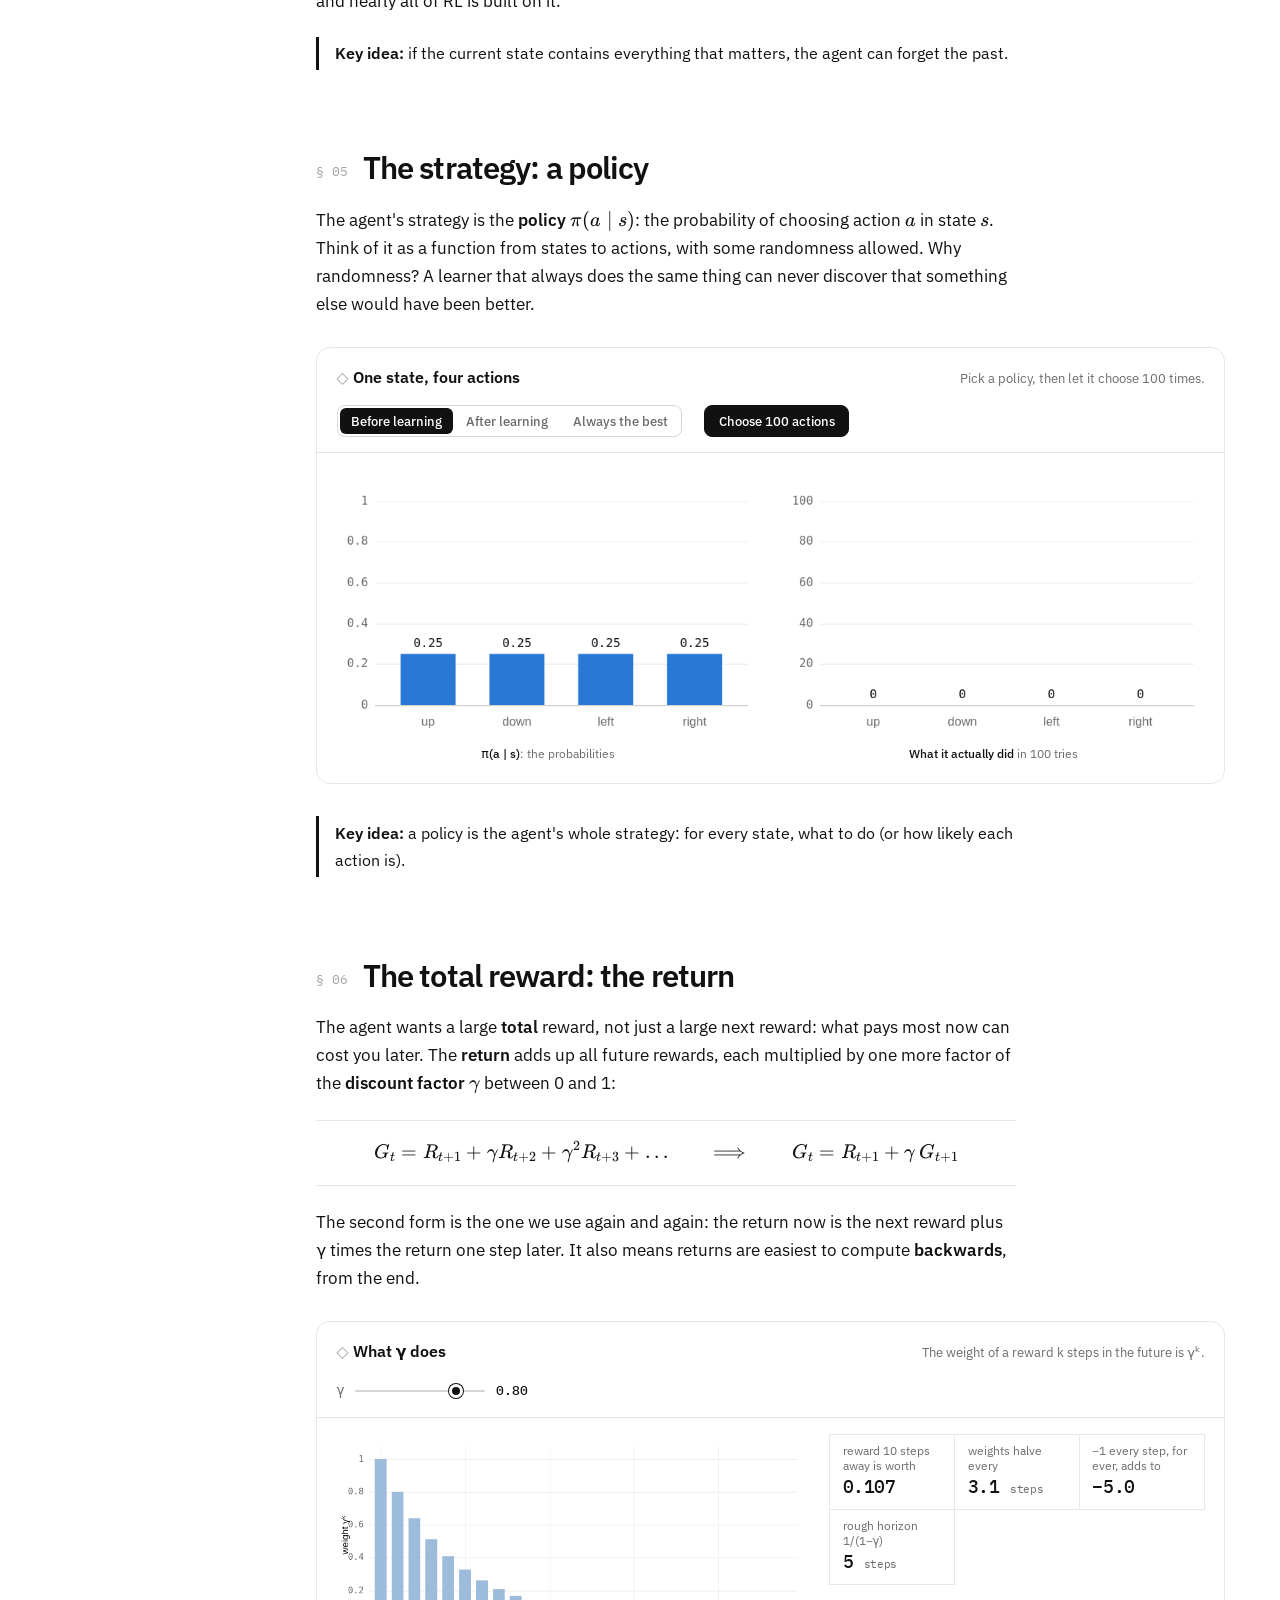
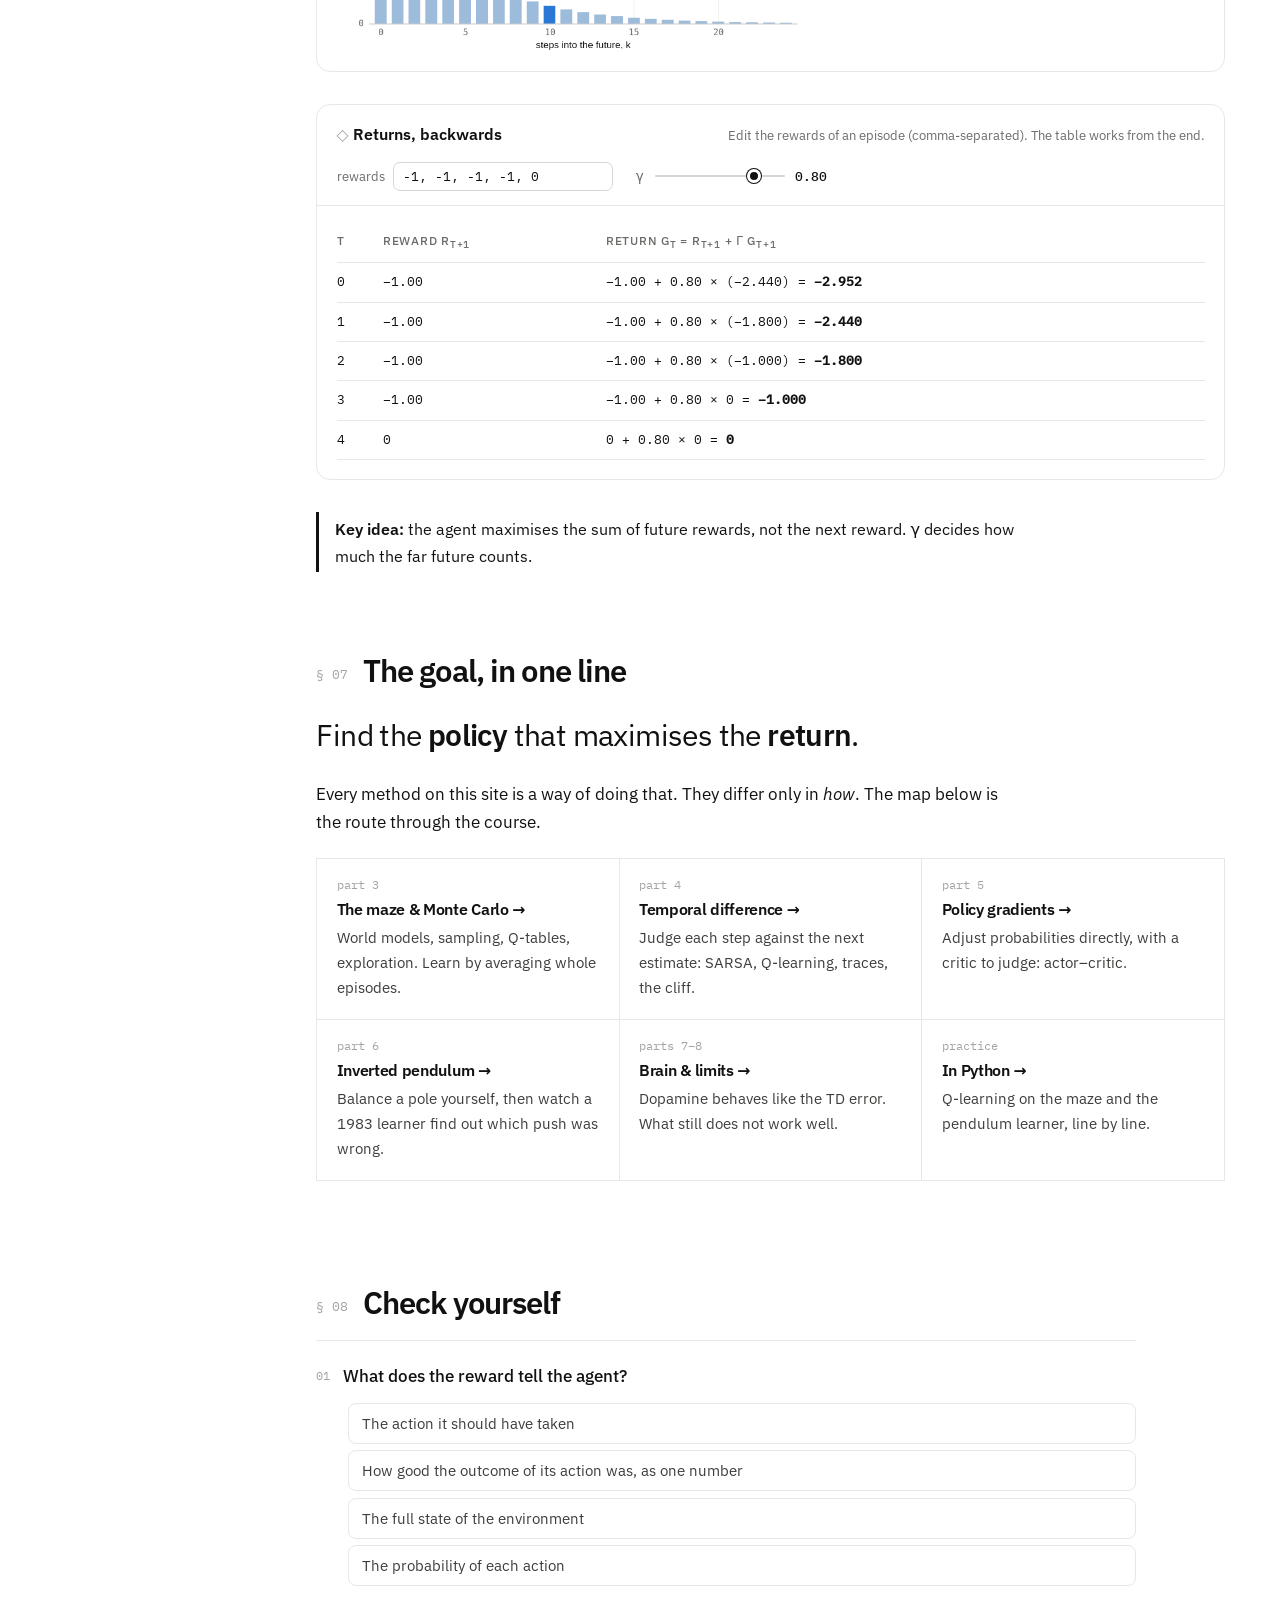
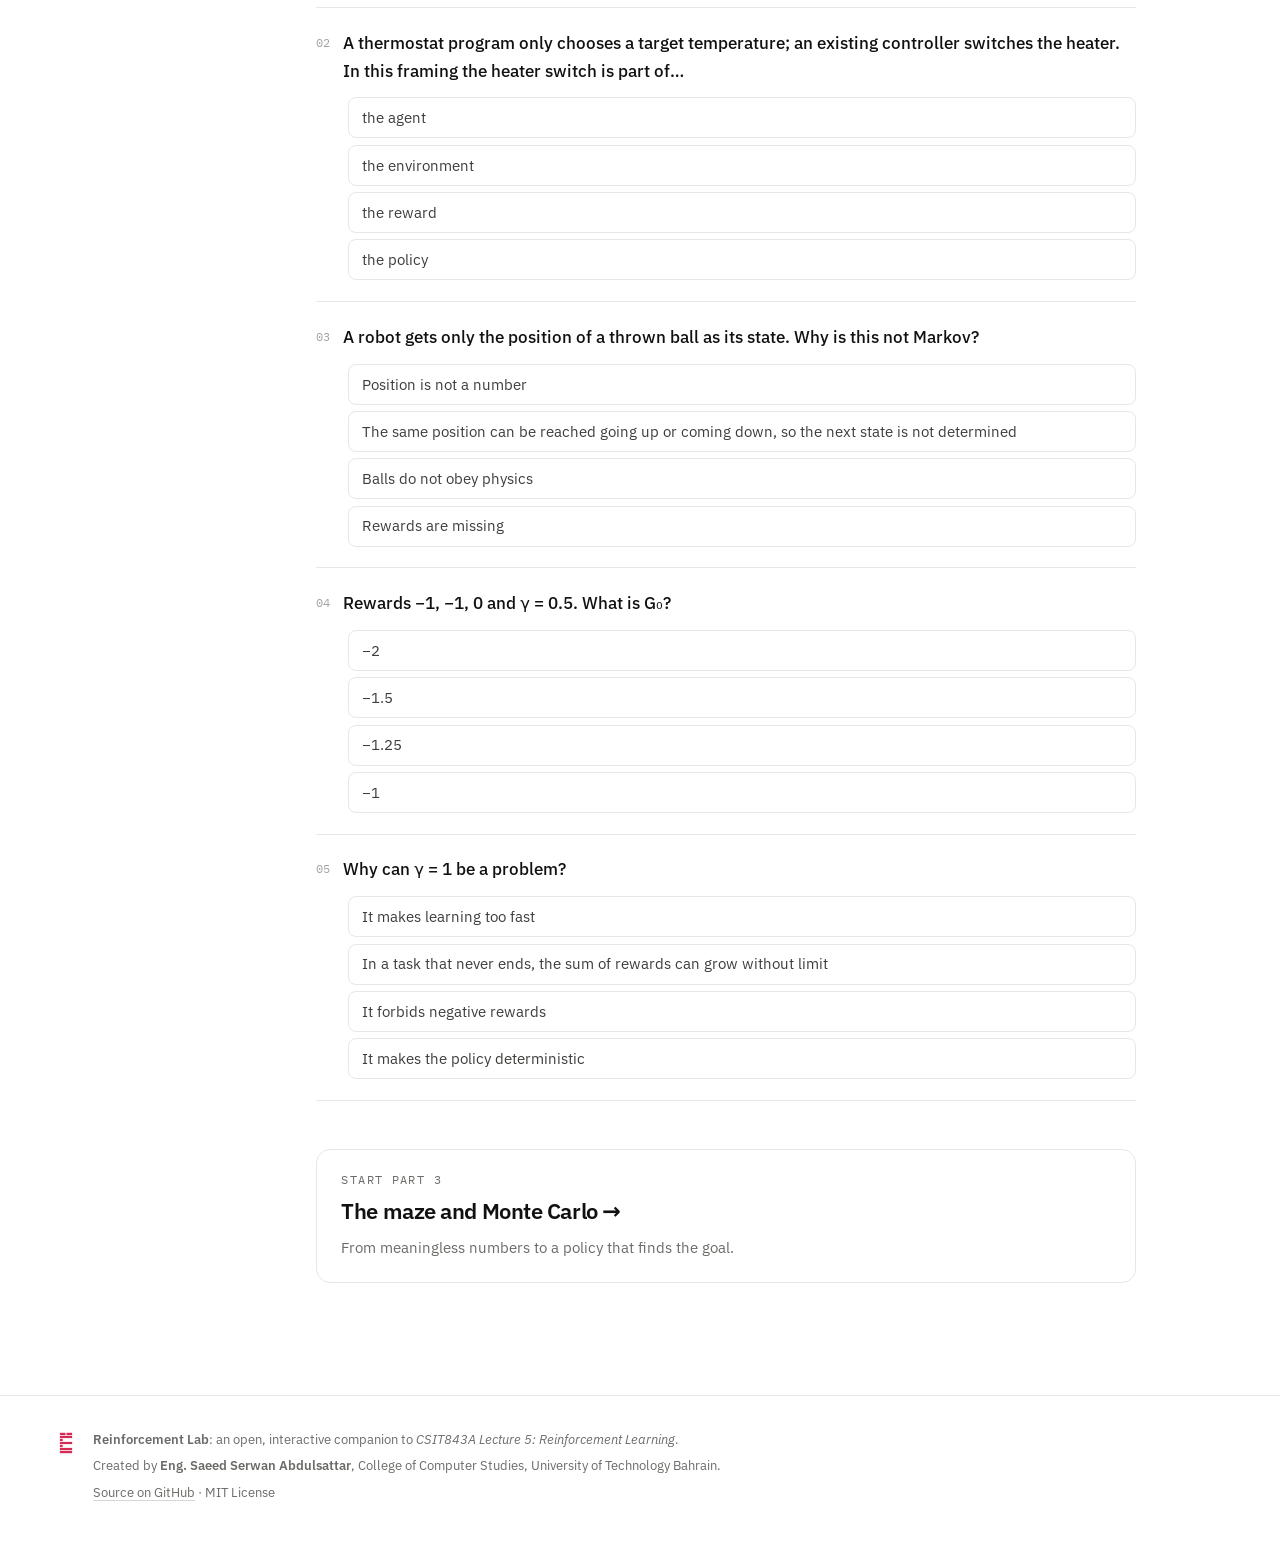
==== commit 10c3f5ef: "New corridor mazes and a cleaner maze renderer" ====
--- a/index.html
+++ b/index.html
@@ -118,7 +118,7 @@
       <h2><span class="chap">03</span>The loop: state, action, reward</h2>
       <p>One more signal completes the picture: the <strong>reward</strong>, a single number after every action. Positive is good, negative is bad. It <em>evaluates</em> what was done; it never says what should have been done instead. The result is a sequence in discrete time steps:</p>
       <div class="formula">\[ S_0,\ A_0,\ R_1,\quad S_1,\ A_1,\ R_2,\quad S_2,\ A_2,\ R_3,\ \dots \]</div>
-      <p>This is a <strong>Markov decision process</strong> (MDP). If it ends, at the target or after a time limit, the sequence is called an <strong>episode</strong>. Below, <em>you</em> are the agent in the small maze used throughout this site: −1 for every step, 0 for entering the goal square, at most 25 steps.</p>
+      <p>This is a <strong>Markov decision process</strong> (MDP). If it ends, at the target or after a time limit, the sequence is called an <strong>episode</strong>. Below, <em>you</em> are the agent in the small maze used throughout this site: −1 for every step, 0 for entering the goal square, at most 40 steps.</p>
       <div class="lab">
         <div class="lab-head"><p class="lab-title">You are the agent</p><p class="lab-hint">Use the buttons or the arrow keys. Switch to the agent's view: that is all a learning program ever sees.</p></div>
         <div class="controls">
--- a/assets/css/style.css
+++ b/assets/css/style.css
@@ -370,11 +370,9 @@
 .grid-legend .lg { display: inline-flex; align-items: center; gap: .4rem; }
 .grid-legend .sw { width: 16px; height: 16px; border-radius: 3px; display: inline-flex; align-items: center; justify-content: center; font: 700 .7rem var(--font); position: relative; }
 .grid-legend .sw i { position: absolute; left: 5px; top: 3px; width: 0; height: 10px; border-left: 2px solid; }
-.grid-legend .sw.dot { width: 13px; height: 13px; border-radius: 50%; background: #16181d; box-shadow: 0 0 0 2px #fff, 0 1px 4px rgba(0,0,0,.25); }
+.grid-legend .sw.dot { width: 14px; height: 14px; border-radius: 50%; background: #1d2a44; box-shadow: 0 0 0 2px #fff, 0 1px 4px rgba(20,30,50,.3); }
+.grid-legend .sw.coin { width: 13px; height: 13px; border-radius: 50%; background: #e5a82e; box-shadow: inset 0 0 0 2px rgba(255,255,255,.6); }
 .grid-legend .sw.line { height: 3px; border-radius: 2px; background: #2a78d6; width: 18px; }
-.grid-legend img.sw { width: 18px; height: 18px; border-radius: 0; image-rendering: pixelated; object-fit: cover; }
-.grid-legend img.sw.fit { object-fit: contain; }
-.grid-legend .sw .spr-l { height: 10px; image-rendering: pixelated; }
 .takeaway { border-left: 3px solid var(--ink); padding: .15rem 0 .15rem 1rem; margin: 1.4rem 0 .4rem; font-size: 1.02rem; color: var(--ink); max-width: 760px; }
 .takeaway b { font-weight: 600; }
 .cards.cols-4 { grid-template-columns: repeat(4, minmax(0, 1fr)); }
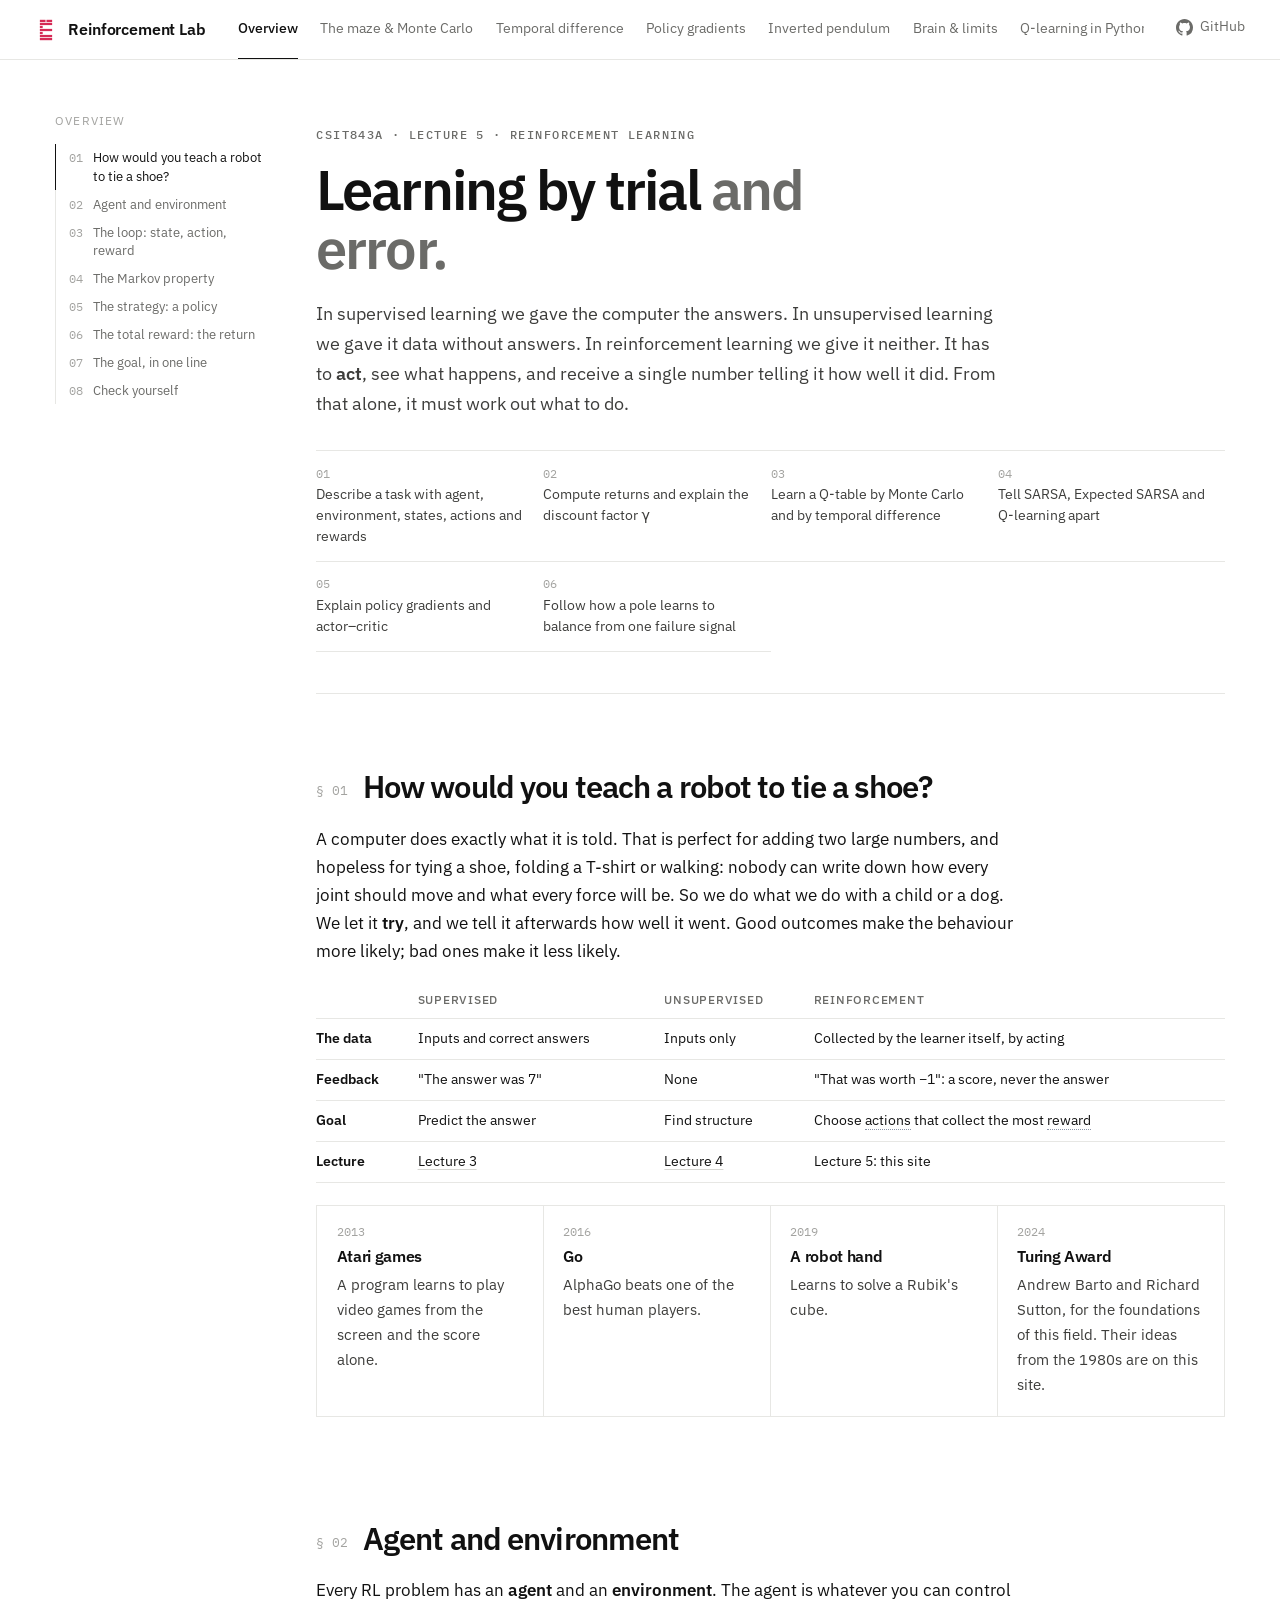
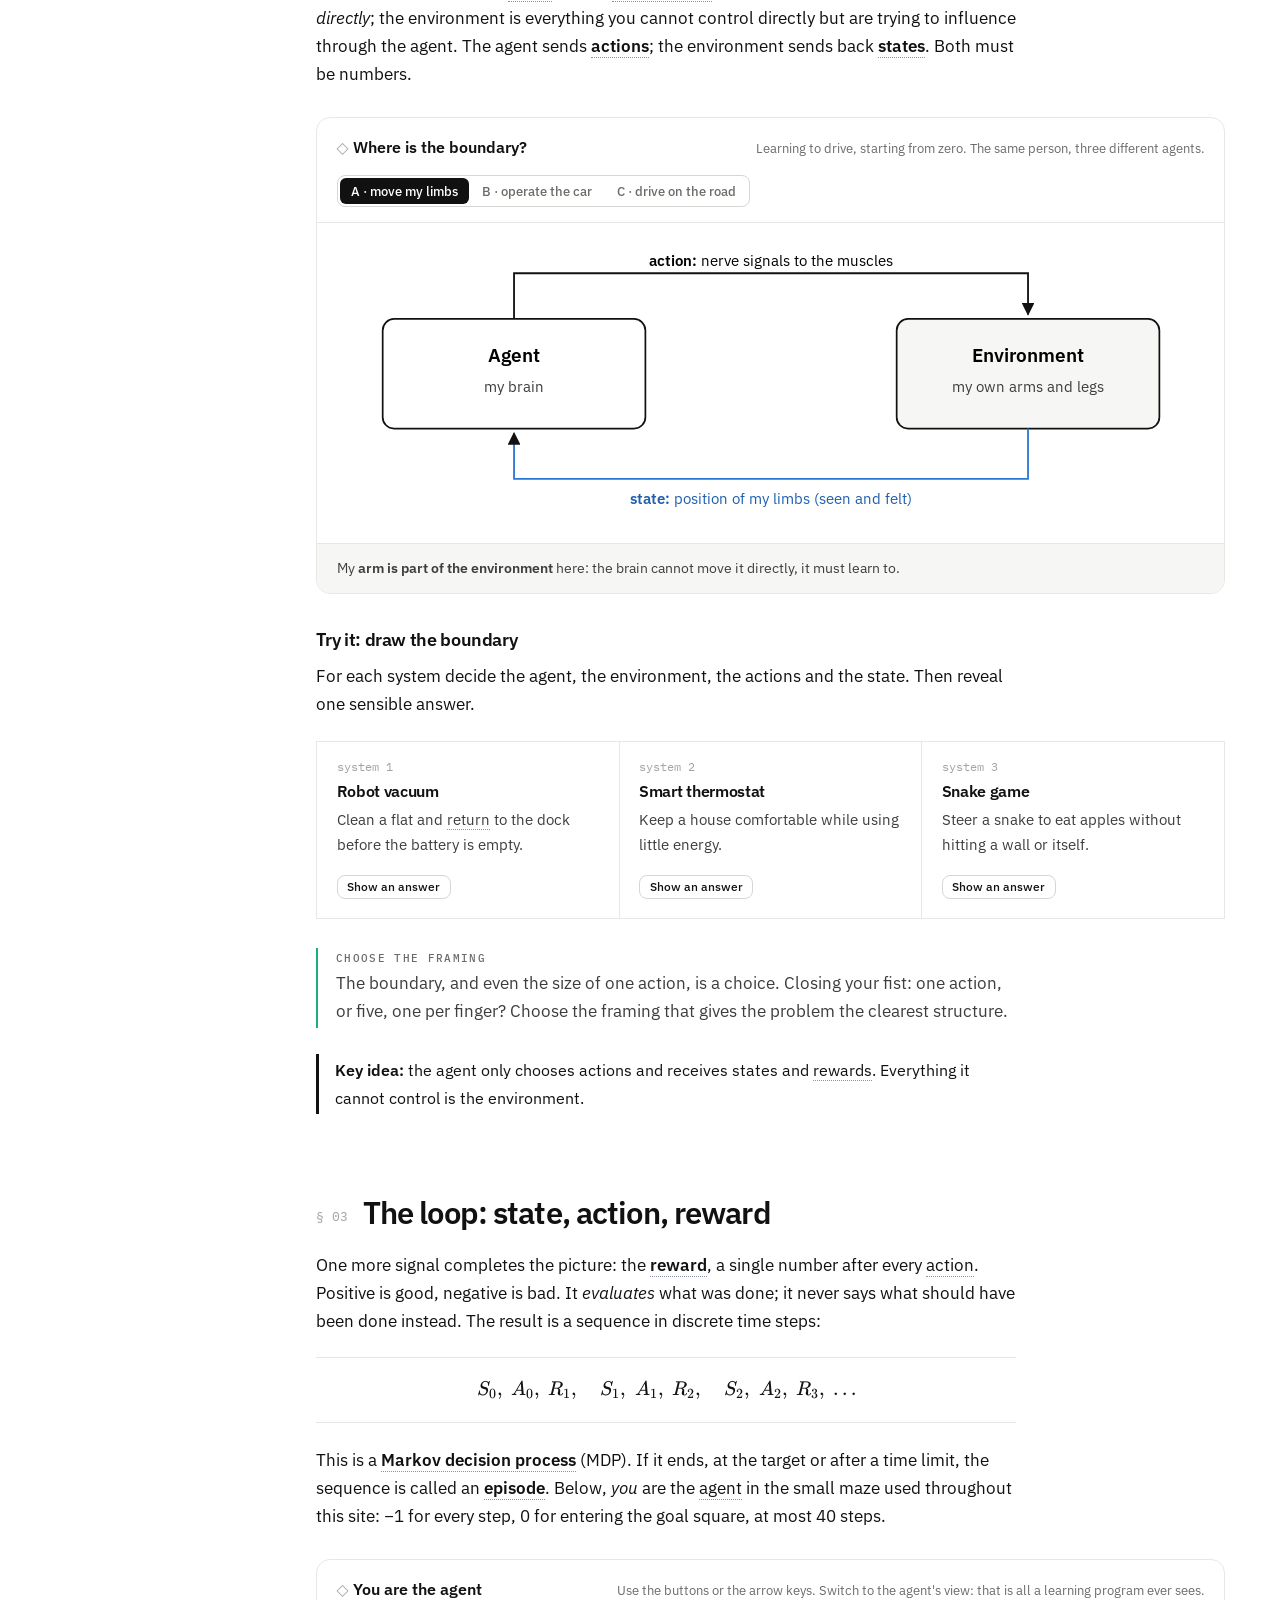
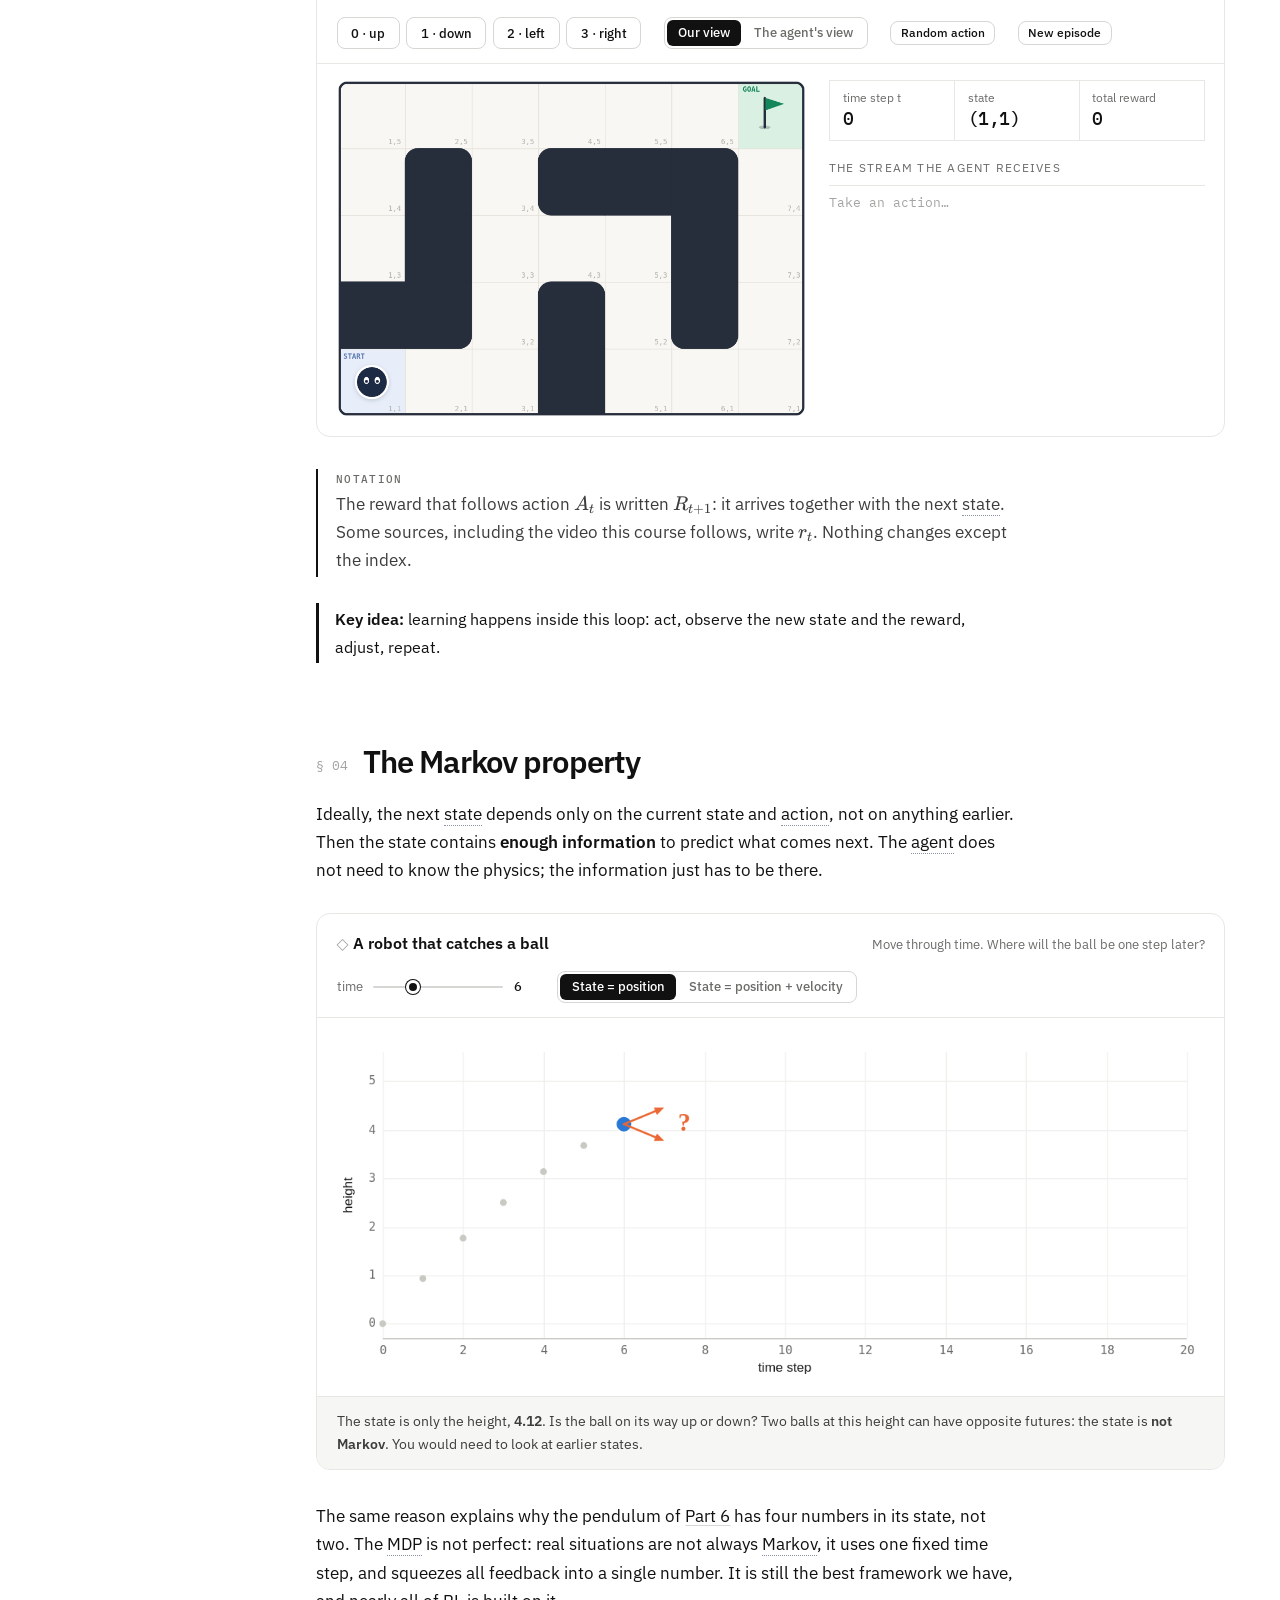
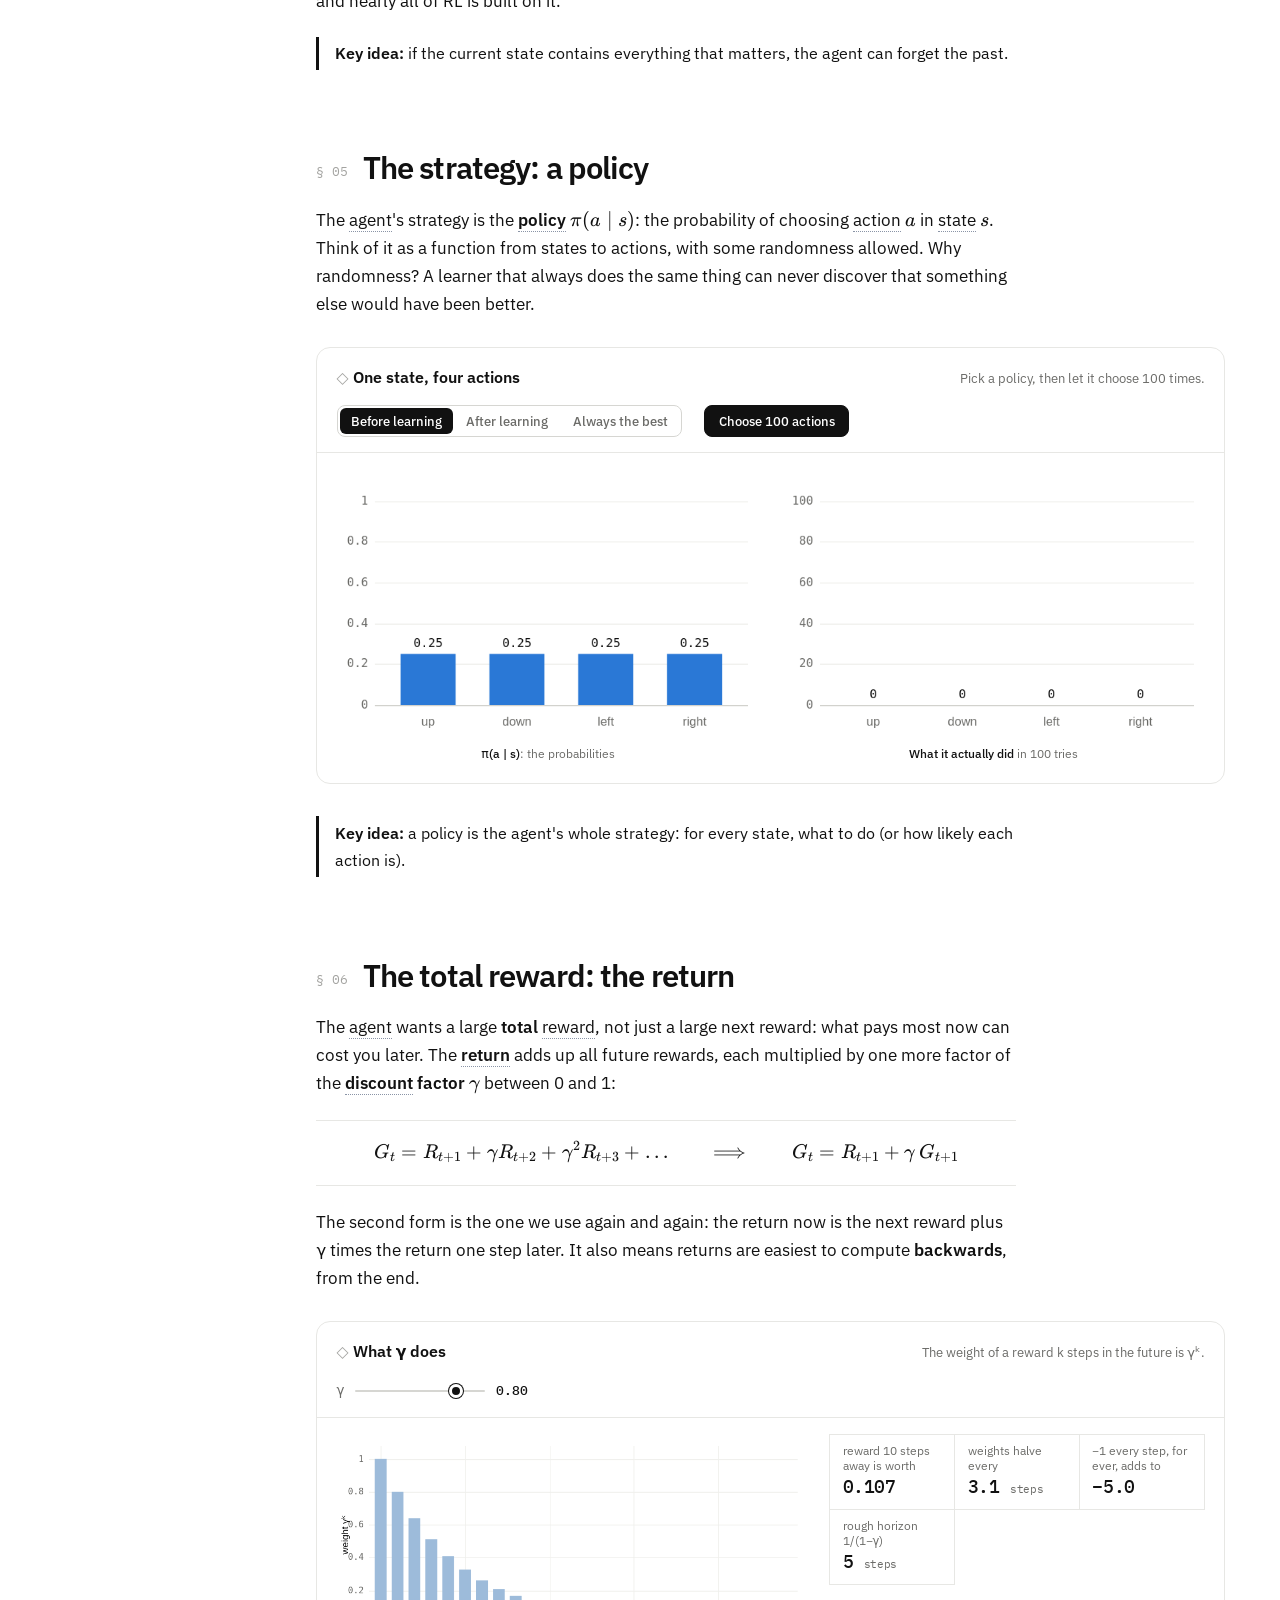
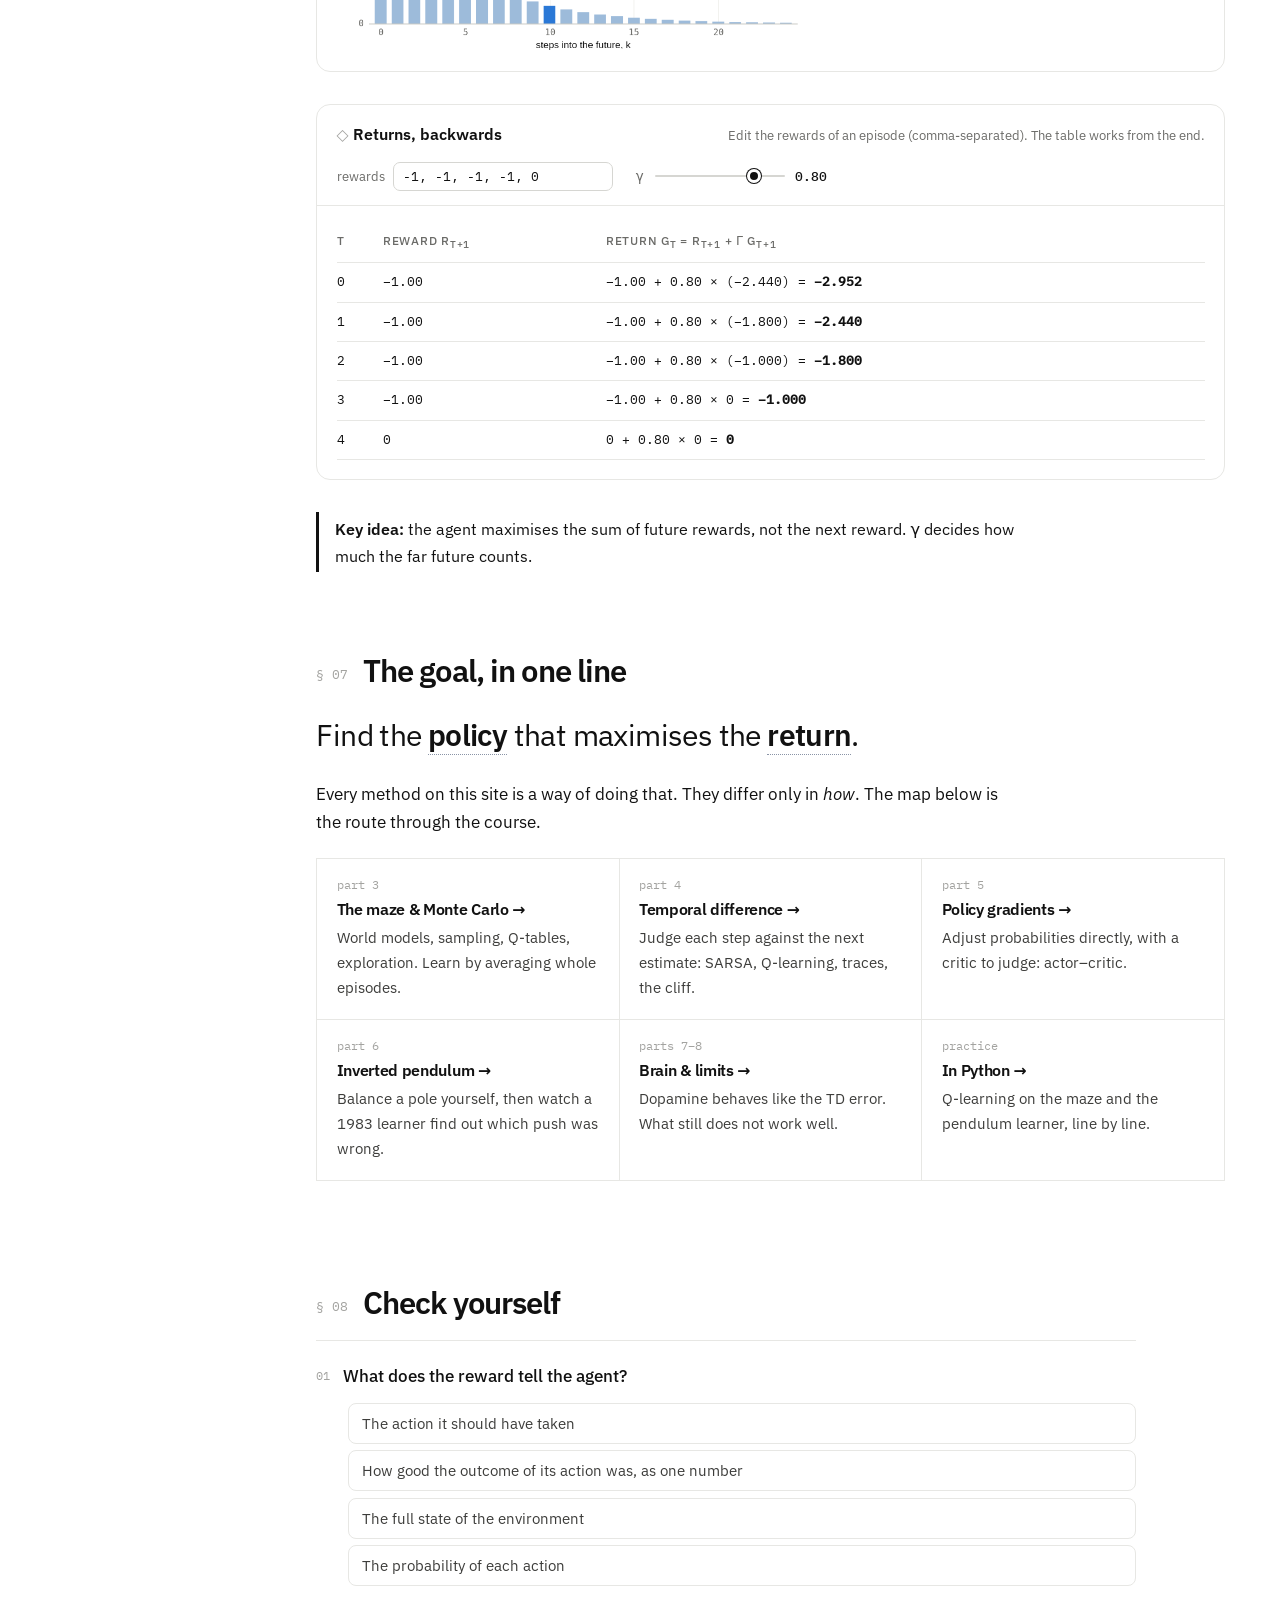
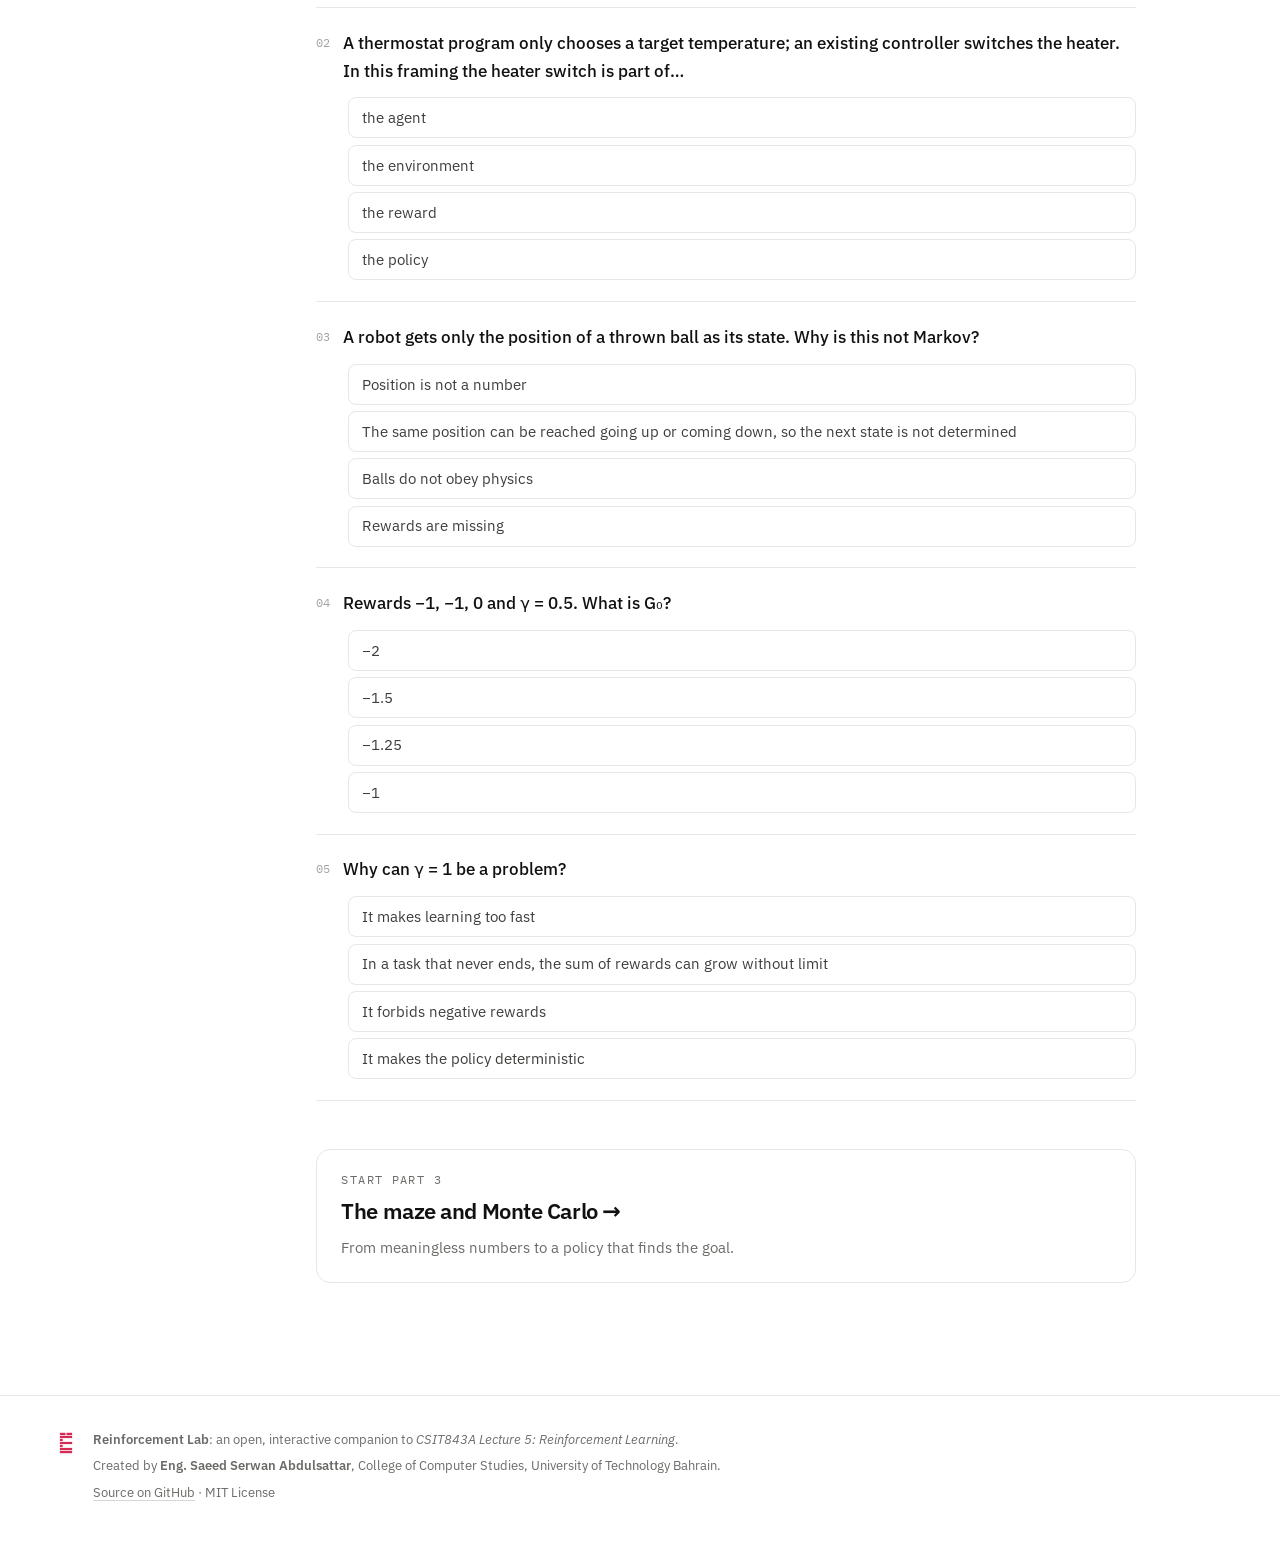
==== commit e8abf73e: "Hover explanations for formulas and key terms" ====
--- a/index.html
+++ b/index.html
@@ -237,6 +237,7 @@
 <script src="assets/vendor/katex/katex.min.js"></script>
 <script src="assets/vendor/katex/auto-render.min.js"></script>
 <script src="assets/js/lib.js"></script>
+<script src="assets/js/tips.js"></script>
 <script src="assets/js/overview.js"></script>
 </body>
 </html>
--- a/assets/css/style.css
+++ b/assets/css/style.css
@@ -377,3 +377,22 @@
 .takeaway b { font-weight: 600; }
 .cards.cols-4 { grid-template-columns: repeat(4, minmax(0, 1fr)); }
 @media (max-width: 900px) { .cards.cols-4 { grid-template-columns: repeat(2, minmax(0, 1fr)); } }
+
+/* ---------------------------------------------------------------- hover explanations */
+.kw { border-bottom: 1px dotted #8a94a6; cursor: help; transition: background .15s; }
+.kw:hover, .kw.tip-on, .kw:focus { background: #eef3fb; border-bottom-color: #2a78d6; outline: none; }
+.katex [data-tip] { cursor: help; border-radius: 3px; transition: background .12s, box-shadow .12s; }
+.katex [data-tip]:hover, .katex [data-tip].tip-on { background: #fff1c9; box-shadow: 0 0 0 2px #fff1c9; }
+.katex-display:has([data-tip]) { cursor: help; border-radius: 6px; transition: background .15s; }
+.katex-display.tip-on { background: #fafaf7; }
+.tipbox { position: fixed; z-index: 1000; max-width: 360px; padding: 12px 14px 10px; background: #fff; color: #1d1f24; border: 1px solid #dcdcd6; border-radius: 10px; box-shadow: 0 10px 30px rgba(20, 25, 35, .14), 0 2px 6px rgba(20, 25, 35, .06); font: 13.5px/1.5 "IBM Plex Sans", system-ui, sans-serif; opacity: 0; transform: translateY(4px); pointer-events: none; transition: opacity .14s, transform .14s; }
+.tipbox.on { opacity: 1; transform: none; pointer-events: auto; }
+.tipbox.wide { max-width: 520px; }
+.tipbox { max-height: calc(100vh - 16px); overflow: auto; }
+.tipbox p { margin: 4px 0 6px; }
+.tipbox .tip-k { font: 600 10px/1.4 "IBM Plex Mono", monospace; letter-spacing: .08em; text-transform: uppercase; color: #8a94a6; margin-top: 2px; }
+.tipbox .tip-h { font-weight: 600; font-size: 15px; margin-top: 2px; }
+.tipbox .tip-parts { list-style: none; margin: 6px 0 4px; padding: 0; display: grid; gap: 6px; }
+.tipbox .tip-parts li { display: grid; grid-template-columns: minmax(64px, auto) 1fr; gap: 10px; align-items: baseline; padding-top: 6px; border-top: 1px solid #efefea; }
+.tipbox .tip-sym { white-space: nowrap; color: #1d4f9c; }
+.tipbox .tip-foot { font-size: 11.5px; color: #8a94a6; margin-top: 6px; }
